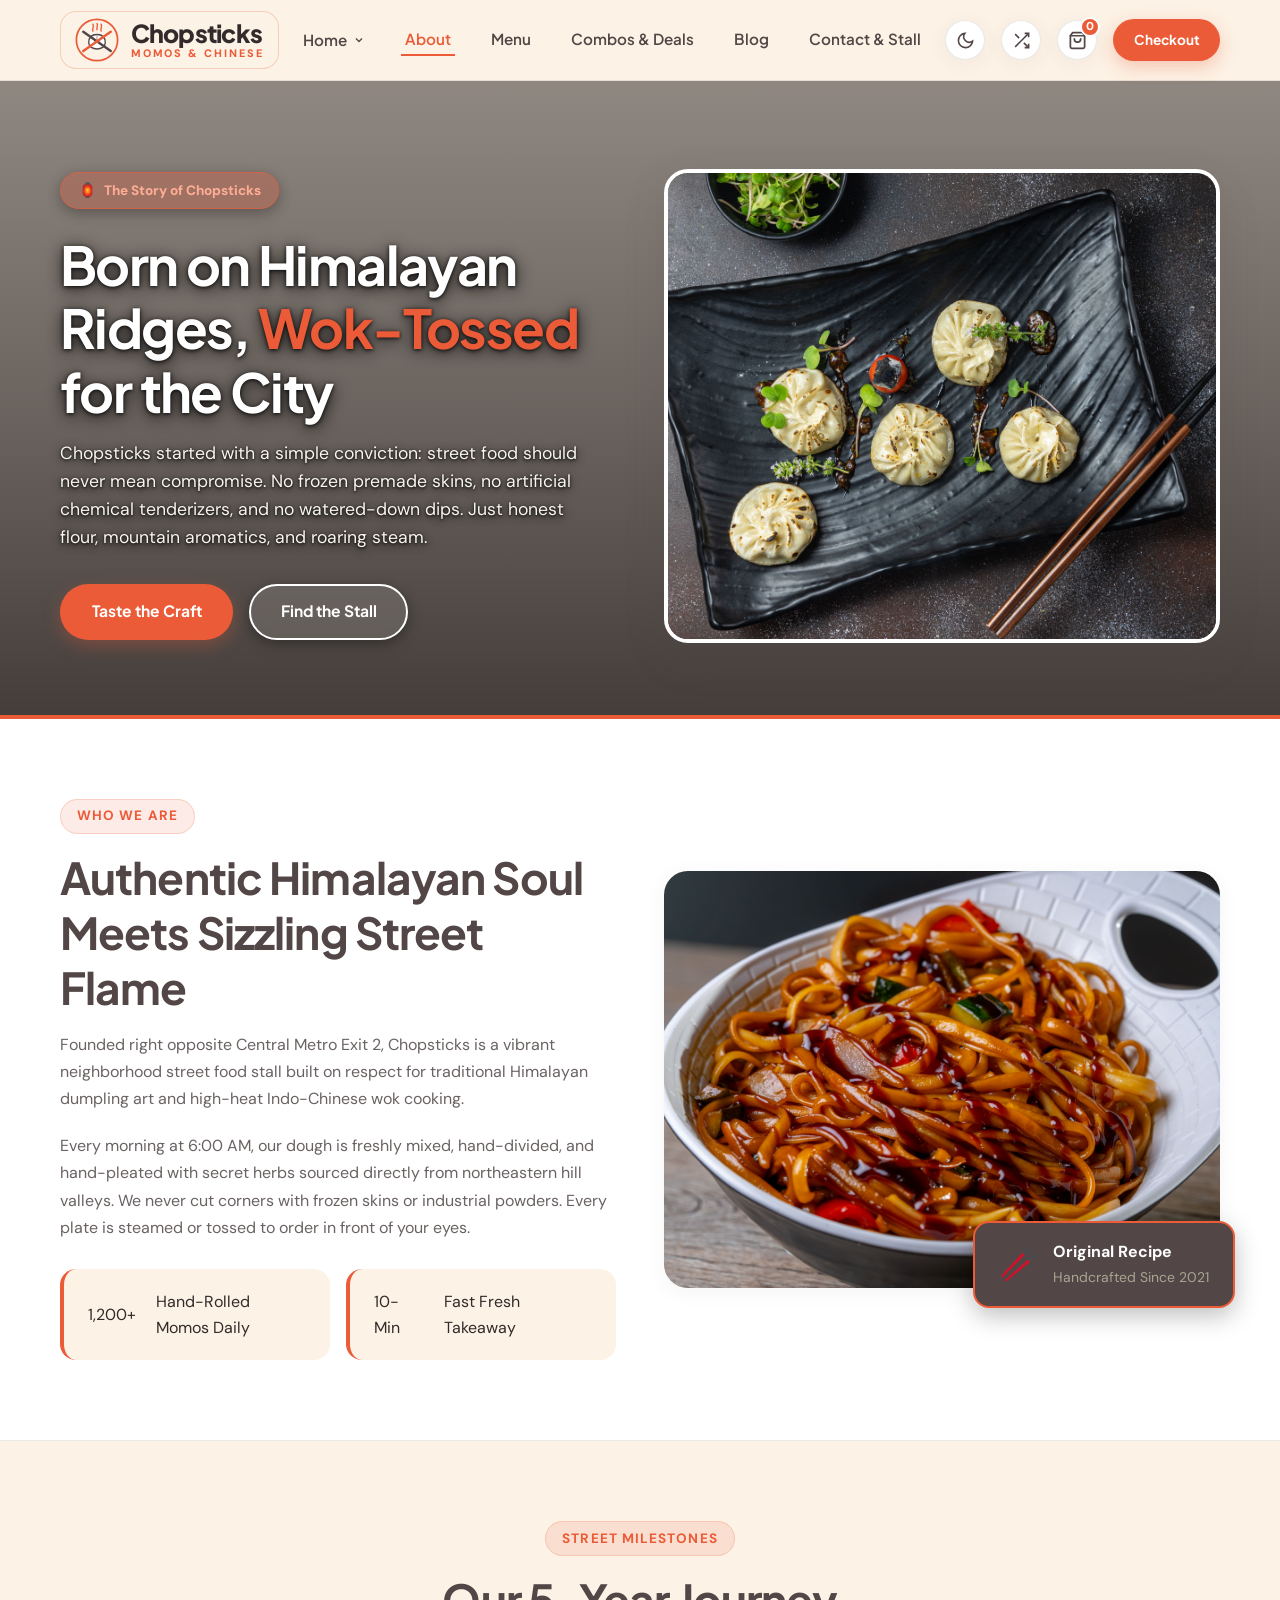
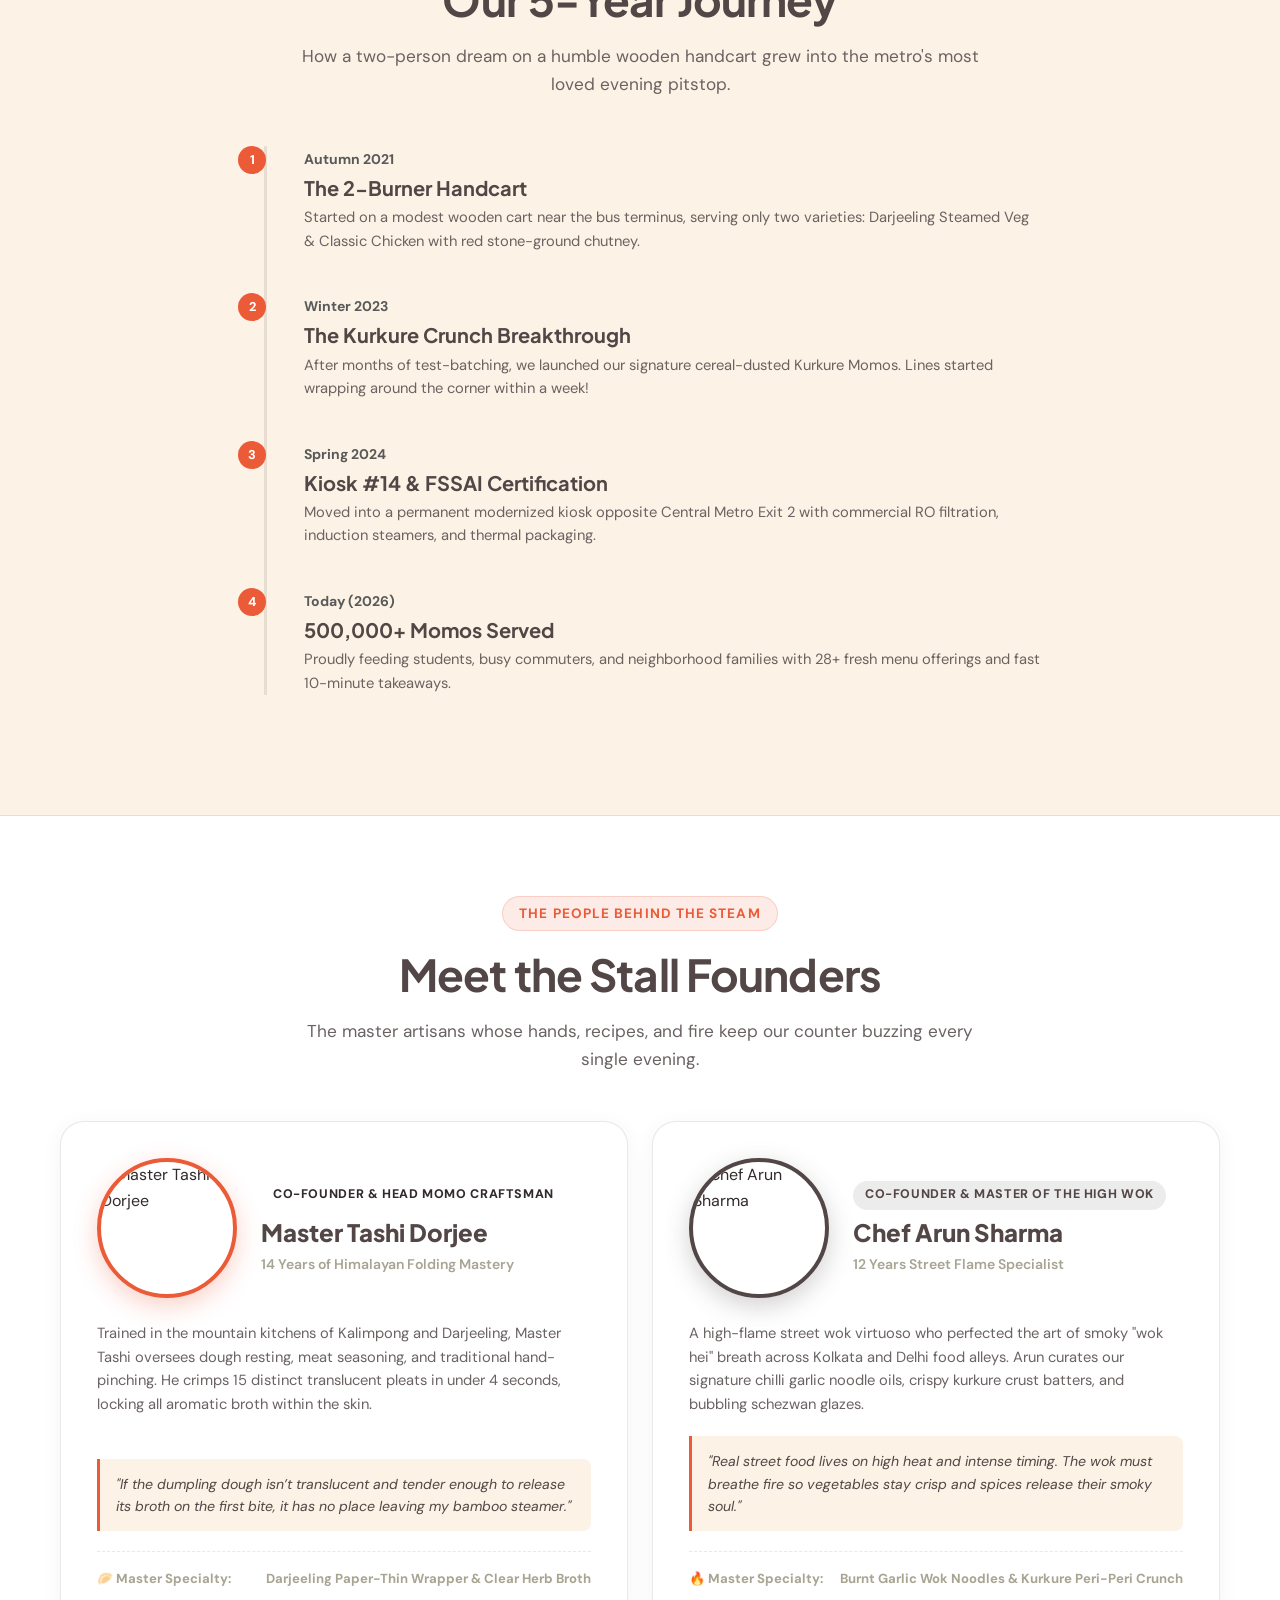
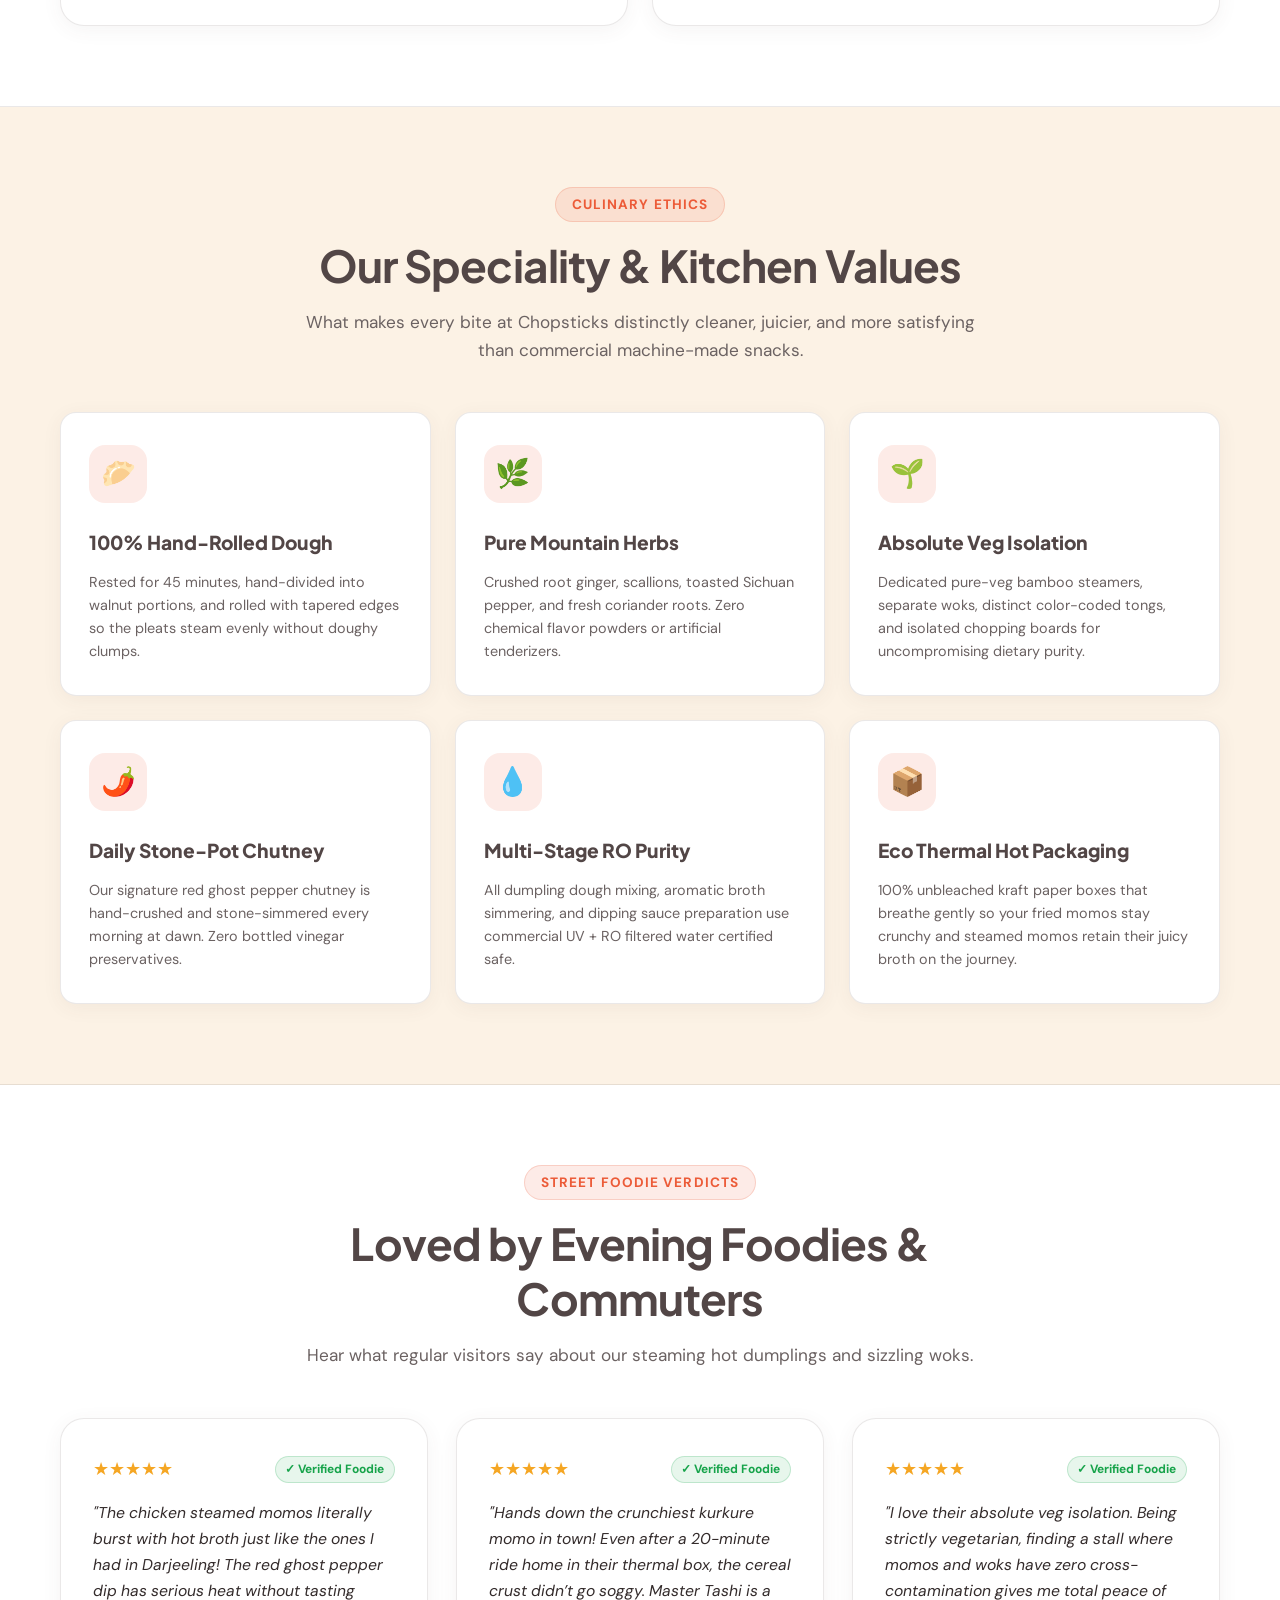
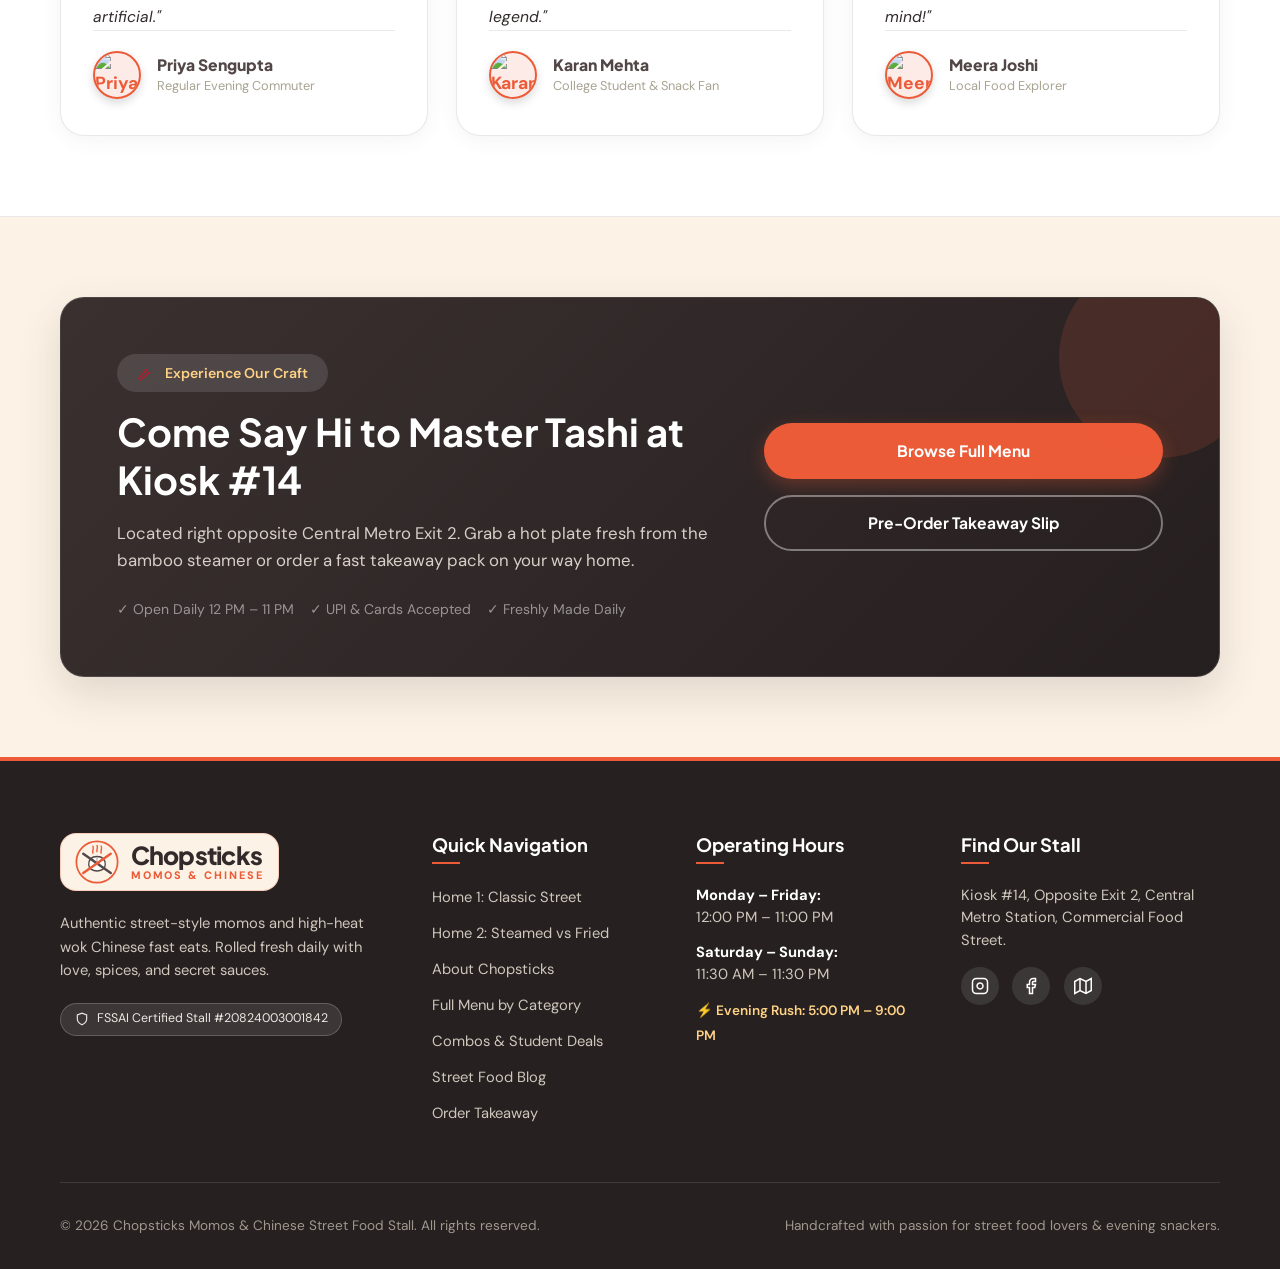
==== about.html @ 5f4e9520 "first commit" ====
<!DOCTYPE html>
<html lang="en">
<head>
  <meta charset="UTF-8">
  <meta name="viewport" content="width=device-width, initial-scale=1.0">
  <title>About Us — The Chopsticks Journey | Street Food Craft &amp; Heritage</title>
  <meta name="description" content="Discover the story behind Chopsticks: from a small Himalayan roadside stall to Central Metro's favorite momo counter. 100% hand-rolled, zero MSG, authentic street soul.">

  <!-- Favicon: Inline SVG with #EC5B38 Circle, Crossed Chopsticks & Momo -->
  <link rel="icon" type="image/svg+xml" href="data:image/svg+xml,%3Csvg xmlns='http://www.w3.org/2000/svg' viewBox='0 0 64 64'%3E%3Ccircle cx='32' cy='32' r='30' fill='%23EC5B38'/%3E%3Cpath d='M16 18 L48 46 M48 18 L16 46' stroke='%23FCF2E5' stroke-width='4' stroke-linecap='round'/%3E%3Cpath d='M22 34 C22 27 42 27 42 34 C42 43 22 43 22 34 Z' fill='%23FCF2E5' stroke='%23524646' stroke-width='2'/%3E%3Cpath d='M26 24 Q28 19 26 15 M32 23 Q34 18 32 14 M38 24 Q40 19 38 15' stroke='%23FCF2E5' stroke-width='2.5' stroke-linecap='round' fill='none'/%3E%3C/svg%3E">

  <!-- Google Fonts: Plus Jakarta Sans & DM Sans -->
  <link rel="preconnect" href="https://fonts.googleapis.com">
  <link rel="preconnect" href="https://fonts.gstatic.com" crossorigin>
  <link href="https://fonts.googleapis.com/css2?family=DM+Sans:ital,opsz,wght@0,9..40,100..1000;1,9..40,100..1000&family=Plus+Jakarta+Sans:wght@400;500;600;700;800&display=swap" rel="stylesheet">

  <!-- Bootstrap 5.3.3 CSS -->
  <link href="https://cdn.jsdelivr.net/npm/bootstrap@5.3.3/dist/css/bootstrap.min.css" rel="stylesheet" integrity="sha384-QWTKZyjpPEjISv5WaRU9OFeRpok6YctnYmDr5pNlyT2bRjXh0JMhjY6hW+ALEwIH" crossorigin="anonymous">

  <!-- Custom Brand Stylesheet -->
  <link rel="stylesheet" href="style.css">
</head>
<body>

  <!-- ========================================================================
       GLOBAL HEADER & NAVIGATION
       ======================================================================== -->
  <header class="site-header">
    <div class="container">
      <nav class="nav-inner" aria-label="Main Navigation">
        <!-- SVG Brand Emblem Logo -->
        <a href="index.html" class="brand-logo-link" aria-label="Chopsticks Home">
          <svg class="brand-logo-svg" viewBox="0 0 64 64" fill="none" xmlns="http://www.w3.org/2000/svg">
            <circle cx="32" cy="32" r="30" fill="#FCF2E5" stroke="#EC5B38" stroke-width="2.5"/>
            <!-- Steam Wisps -->
            <path d="M26 19C25 15 28 12 26 9" stroke="#EC5B38" stroke-width="2" stroke-linecap="round"/>
            <path d="M32 17C31 13 34 11 32 8" stroke="#EC5B38" stroke-width="2" stroke-linecap="round"/>
            <path d="M38 19C37 15 40 12 38 9" stroke="#EC5B38" stroke-width="2" stroke-linecap="round"/>
            <!-- Momo -->
            <path d="M20 36C20 28 25 24 32 24C39 24 44 28 44 36C44 42 38 45 32 45C26 45 20 42 20 36Z" fill="#FFFFFF" stroke="#524646" stroke-width="2"/>
            <path d="M26 28C28 30 29 32 29 35M32 25V35M38 28C36 30 35 32 35 35" stroke="#A8A492" stroke-width="1.5" stroke-linecap="round"/>
            <!-- Crossed Chopsticks -->
            <line x1="12" y1="20" x2="52" y2="48" stroke="#524646" stroke-width="3.5" stroke-linecap="round"/>
            <line x1="52" y1="20" x2="12" y2="48" stroke="#EC5B38" stroke-width="3.5" stroke-linecap="round"/>
            <circle cx="32" cy="34" r="2.5" fill="#EC5B38"/>
          </svg>
          <div class="brand-text-wrap">
            <span class="brand-name">Chopsticks</span>
            <span class="brand-subtitle">MOMOS &amp; CHINESE</span>
          </div>
        </a>

        <!-- Desktop Navigation Links -->
        <ul class="nav-links-desktop">
          <!-- Home with Dropdown -->
          <li class="nav-link-item nav-dropdown-wrap">
            <a href="index.html" class="nav-dropdown-trigger">
              Home
              <svg width="12" height="12" viewBox="0 0 24 24" fill="none" stroke="currentColor" stroke-width="2.5"><polyline points="6 9 12 15 18 9"/></svg>
            </a>
            <ul class="nav-dropdown-menu">
              <li>
                <a href="index.html" class="nav-dropdown-item">
                  <span class="icon">🏮</span>
                  <div>
                    <div>Home 1: Classic Street</div>
                    <small style="font-size: 0.72rem; color: var(--color-stone-muted);">The Authentic Stall</small>
                  </div>
                </a>
              </li>
              <li>
                <a href="home-2.html" class="nav-dropdown-item">
                  <span class="icon">🥟</span>
                  <div>
                    <div>Home 2: Steamed vs Fried</div>
                    <small style="font-size: 0.72rem; color: var(--color-chilli-accent);">Playful Battle Arena</small>
                  </div>
                </a>
              </li>
            </ul>
          </li>

          <!-- About next to Home -->
          <li class="nav-link-item"><a href="about.html" class="active">About</a></li>

          <!-- Menu -->
          <li class="nav-link-item"><a href="menu.html">Menu</a></li>

          <!-- Combos & Deals -->
          <li class="nav-link-item"><a href="combos.html">Combos &amp; Deals</a></li>

          <!-- Blog next to Combos -->
          <li class="nav-link-item"><a href="blog.html">Blog</a></li>

          <!-- Contact & Stall -->
          <li class="nav-link-item"><a href="contact.html">Contact &amp; Stall</a></li>
        </ul>

        <!-- Toggles & CTA Group -->
        <div class="nav-cta-wrap">
          <!-- Dark Mode Toggle Button -->
          <button type="button" class="nav-action-btn theme-toggle-btn" aria-label="Toggle dark mode">
            <svg class="icon-sun" style="display: none;" viewBox="0 0 24 24" fill="none" stroke="currentColor" stroke-width="2"><circle cx="12" cy="12" r="5"/><line x1="12" y1="1" x2="12" y2="3"/><line x1="12" y1="21" x2="12" y2="23"/><line x1="4.22" y1="4.22" x2="5.64" y2="5.64"/><line x1="18.36" y1="18.36" x2="19.78" y2="19.78"/><line x1="1" y1="12" x2="3" y2="12"/><line x1="21" y1="12" x2="23" y2="12"/><line x1="4.22" y1="19.78" x2="5.64" y2="18.36"/><line x1="18.36" y1="5.64" x2="19.78" y2="4.22"/></svg>
            <svg class="icon-moon" viewBox="0 0 24 24" fill="none" stroke="currentColor" stroke-width="2"><path d="M21 12.79A9 9 0 1 1 11.21 3 7 7 0 0 0 21 12.79z"/></svg>
            <span class="btn-tooltip-badge">Dark Mode</span>
          </button>

          <!-- RTL Direction Toggle Button -->
          <button type="button" class="nav-action-btn rtl-toggle-btn" aria-label="Toggle RTL text direction">
            <svg viewBox="0 0 24 24" fill="none" stroke="currentColor" stroke-width="2"><polyline points="16 3 21 3 21 8"/><line x1="4" y1="20" x2="21" y2="3"/><polyline points="21 16 21 21 16 21"/><line x1="15" y1="15" x2="21" y2="21"/><line x1="4" y1="4" x2="9" y2="9"/></svg>
            <span class="btn-tooltip-badge">Switch RTL</span>
          </button>

          <!-- Shopping Cart Icon with Badge -->
          <a href="cart.html" class="nav-action-btn nav-cart-btn" aria-label="View Shopping Cart">
            <svg viewBox="0 0 24 24" fill="none" stroke="currentColor" stroke-width="2.2" stroke-linecap="round" stroke-linejoin="round">
              <path d="M6 2L3 6v14a2 2 0 0 0 2 2h14a2 2 0 0 0 2-2V6l-3-4z"></path>
              <line x1="3" y1="6" x2="21" y2="6"></line>
              <path d="M16 10a4 4 0 0 1-8 0"></path>
            </svg>
            <span class="cart-badge-count">0</span>
            <span class="btn-tooltip-badge">Cart</span>
          </a>

          <!-- Quick Takeaway CTA -->
          <a href="checkout.html" class="btn-chopsticks btn-primary-chilli btn-sm-chop nav-cta-desktop">
            Checkout
          </a>

          <!-- Mobile Toggle -->
          <button class="mobile-nav-toggle" id="mobileNavToggle" aria-label="Toggle navigation menu" aria-expanded="false">
            <svg viewBox="0 0 24 24" fill="none" stroke="currentColor" stroke-width="2.5"><line x1="3" y1="12" x2="21" y2="12"/><line x1="3" y1="6" x2="21" y2="6"/><line x1="3" y1="18" x2="21" y2="18"/></svg>
          </button>
        </div>
      </nav>
    </div>

        <!-- Mobile Dropdown Menu -->
    <div class="mobile-nav-menu" id="mobileNavMenu">
      <ul class="mobile-nav-links">
        <li><a href="index.html">Home 1: Classic Street</a></li>
        <li><a href="home-2.html">Home 2: Steamed vs Fried</a></li>
        <li><a href="about.html" class="active">About Chopsticks</a></li>
        <li><a href="menu.html">Menu (Momos & Wok)</a></li>
        <li><a href="combos.html">Combos & Deals</a></li>
        <li><a href="blog.html">Blog & Stories</a></li>
        <li><a href="contact.html">Contact & Stall Map</a></li>
        <li><a href="cart.html">Cart (<span class="cart-badge-count">0</span>)</a></li>
        <li><a href="checkout.html">Checkout</a></li>
      </ul>
    </div>
  </header>

  <!-- ========================================================================
       ABOUT PAGE: CRAFTSMANSHIP & STORY
       ======================================================================== -->
  <main>
    <!-- ========================================================================
         SECTION 1: HERO SECTION
         ======================================================================== -->
    <section class="page-hero-banner hero-bg-about">
      <div class="container">
        <div class="row align-items-center g-5">
          <div class="col-lg-6">
            <div class="hero-tag">
              <span>🏮</span> The Story of Chopsticks
            </div>
            <h1 class="hero-title">
              Born on Himalayan Ridges, <span style="color: var(--color-chilli-accent);">Wok-Tossed</span> for the City
            </h1>
            <p class="hero-subtitle">
              Chopsticks started with a simple conviction: street food should never mean compromise. No frozen premade skins, no artificial chemical tenderizers, and no watered-down dips. Just honest flour, mountain aromatics, and roaring steam.
            </p>
            <div class="d-flex gap-3 flex-wrap">
              <a href="menu.html" class="btn-chopsticks btn-primary-chilli">Taste the Craft</a>
              <a href="contact.html" class="btn-chopsticks btn-outline-dark">Find the Stall</a>
            </div>
          </div>
          <div class="col-lg-6">
            <div class="hero-main-img-box">
              <img src="assets/images/about us/hero image.jpg" alt="Momo Master at Work">
            </div>
          </div>
        </div>
      </div>
    </section>

    <!-- ========================================================================
         SECTION 2: INTRO SECTION (WHO WE ARE & CRAFT PHILOSOPHY)
         ======================================================================== -->
    <section class="section-spacing" style="background-color: var(--color-surface-white); border-bottom: 1px solid var(--color-border-light);">
      <div class="container">
        <div class="row align-items-center g-5">
          <div class="col-lg-6">
            <div class="section-pill-tag">Who We Are</div>
            <h2 class="section-heading mb-3">Authentic Himalayan Soul Meets Sizzling Street Flame</h2>
            <p style="color: var(--color-text-muted); line-height: 1.7; margin-bottom: 1.25rem;">
              Founded right opposite Central Metro Exit 2, Chopsticks is a vibrant neighborhood street food stall built on respect for traditional Himalayan dumpling art and high-heat Indo-Chinese wok cooking.
            </p>
            <p style="color: var(--color-text-muted); line-height: 1.7; margin-bottom: 1.75rem;">
              Every morning at 6:00 AM, our dough is freshly mixed, hand-divided, and hand-pleated with secret herbs sourced directly from northeastern hill valleys. We never cut corners with frozen skins or industrial powders. Every plate is steamed or tossed to order in front of your eyes.
            </p>
            
            <div class="row g-3">
              <div class="col-sm-6">
                <div class="about-stat-box">
                  <div class="stat-number">1,200+</div>
                  <div class="stat-label">Hand-Rolled Momos Daily</div>
                </div>
              </div>
              <div class="col-sm-6">
                <div class="about-stat-box">
                  <div class="stat-number">10-Min</div>
                  <div class="stat-label">Fast Fresh Takeaway</div>
                </div>
              </div>
            </div>
          </div>
          
          <div class="col-lg-6">
            <div class="position-relative">
              <div class="food-card-img-wrap" style="border-radius: var(--radius-lg); aspect-ratio: 4/3; box-shadow: var(--shadow-subtle);">
                <img src="assets/images/about us/Who We Are.jpg" alt="Fresh Bamboo Steamed Momos">
              </div>
              <div style="position: absolute; bottom: -20px; right: -15px; background: var(--color-primary-dark); color: #FFF; padding: 1rem 1.5rem; border-radius: var(--radius-md); box-shadow: 0 8px 24px rgba(0,0,0,0.25); display: flex; align-items: center; gap: 0.85rem; border: 2px solid var(--color-chilli-accent);">
                <span style="font-size: 2rem;">🥢</span>
                <div>
                  <div style="font-weight: 700; font-size: 1rem; color: #FFF;">Original Recipe</div>
                  <small style="color: var(--color-stone-muted);">Handcrafted Since 2021</small>
                </div>
              </div>
            </div>
          </div>
        </div>
      </div>
    </section>

    <!-- ========================================================================
         SECTION 3: JOURNEY (STALL TIMELINE & STREET MILESTONES)
         ======================================================================== -->
    <section class="section-spacing" style="background-color: var(--color-cream-bg); border-bottom: 1px solid var(--color-border-light);">
      <div class="container">
        <div class="section-title-wrap">
          <div class="section-pill-tag">Street Milestones</div>
          <h2 class="section-heading">Our 5-Year Journey</h2>
          <p class="section-subtitle">
            How a two-person dream on a humble wooden handcart grew into the metro's most loved evening pitstop.
          </p>
        </div>

        <div class="timeline-stepper reveal-on-scroll">
          <!-- Step 1 -->
          <div class="timeline-step-item">
            <div class="timeline-marker-dot">1</div>
            <span class="text-muted small fw-bold">Autumn 2021</span>
            <h3 style="font-size: 1.25rem; margin: 0.2rem 0 0.4rem 0;">The 2-Burner Handcart</h3>
            <p style="color: var(--color-text-muted); font-size: 0.92rem;">
              Started on a modest wooden cart near the bus terminus, serving only two varieties: Darjeeling Steamed Veg &amp; Classic Chicken with red stone-ground chutney.
            </p>
          </div>

          <!-- Step 2 -->
          <div class="timeline-step-item">
            <div class="timeline-marker-dot">2</div>
            <span class="text-muted small fw-bold">Winter 2023</span>
            <h3 style="font-size: 1.25rem; margin: 0.2rem 0 0.4rem 0;">The Kurkure Crunch Breakthrough</h3>
            <p style="color: var(--color-text-muted); font-size: 0.92rem;">
              After months of test-batching, we launched our signature cereal-dusted Kurkure Momos. Lines started wrapping around the corner within a week!
            </p>
          </div>

          <!-- Step 3 -->
          <div class="timeline-step-item">
            <div class="timeline-marker-dot">3</div>
            <span class="text-muted small fw-bold">Spring 2024</span>
            <h3 style="font-size: 1.25rem; margin: 0.2rem 0 0.4rem 0;">Kiosk #14 &amp; FSSAI Certification</h3>
            <p style="color: var(--color-text-muted); font-size: 0.92rem;">
              Moved into a permanent modernized kiosk opposite Central Metro Exit 2 with commercial RO filtration, induction steamers, and thermal packaging.
            </p>
          </div>

          <!-- Step 4 -->
          <div class="timeline-step-item">
            <div class="timeline-marker-dot">4</div>
            <span class="text-muted small fw-bold">Today (2026)</span>
            <h3 style="font-size: 1.25rem; margin: 0.2rem 0 0.4rem 0;">500,000+ Momos Served</h3>
            <p style="color: var(--color-text-muted); font-size: 0.92rem;">
              Proudly feeding students, busy commuters, and neighborhood families with 28+ fresh menu offerings and fast 10-minute takeaways.
            </p>
          </div>
        </div>
      </div>
    </section>

    <!-- ========================================================================
         SECTION 4: FOUNDERS (MEET THE CRAFTSMEN & FOUNDERS)
         ======================================================================== -->
    <section class="section-spacing" style="background-color: var(--color-surface-white); border-bottom: 1px solid var(--color-border-light);">
      <div class="container">
        <div class="section-title-wrap">
          <div class="section-pill-tag">The People Behind the Steam</div>
          <h2 class="section-heading">Meet the Stall Founders</h2>
          <p class="section-subtitle">
            The master artisans whose hands, recipes, and fire keep our counter buzzing every single evening.
          </p>
        </div>

        <div class="row g-4 reveal-on-scroll">
          <!-- Founder 1 -->
          <div class="col-lg-6">
            <div class="founder-card">
              <div class="founder-header">
                <div class="founder-avatar-box">
                  <img src="https://images.unsplash.com/photo-1577219491135-ce391730fb2c?auto=format&fit=crop&w=600&q=80" alt="Master Tashi Dorjee">
                </div>
                <div>
                  <span class="founder-role-badge">Co-Founder &amp; Head Momo Craftsman</span>
                  <h3 class="founder-name">Master Tashi Dorjee</h3>
                  <small style="color: var(--color-stone-muted); font-weight: 600;">14 Years of Himalayan Folding Mastery</small>
                </div>
              </div>
              <p class="founder-bio">
                Trained in the mountain kitchens of Kalimpong and Darjeeling, Master Tashi oversees dough resting, meat seasoning, and traditional hand-pinching. He crimps 15 distinct translucent pleats in under 4 seconds, locking all aromatic broth within the skin.
              </p>
              <div class="founder-quote">
                "If the dumpling dough isn’t translucent and tender enough to release its broth on the first bite, it has no place leaving my bamboo steamer."
              </div>
              <div class="founder-signature">
                🥟 Master Specialty: <span>Darjeeling Paper-Thin Wrapper &amp; Clear Herb Broth</span>
              </div>
            </div>
          </div>

          <!-- Founder 2 -->
          <div class="col-lg-6">
            <div class="founder-card">
              <div class="founder-header">
                <div class="founder-avatar-box founder-avatar-arun">
                  <img src="https://images.unsplash.com/photo-1583394293214-28ded15ee548?auto=format&fit=crop&w=600&q=80" alt="Chef Arun Sharma">
                </div>
                <div>
                  <span class="founder-role-badge" style="background-color: rgba(82, 70, 70, 0.1); color: var(--color-primary-dark);">Co-Founder &amp; Master of the High Wok</span>
                  <h3 class="founder-name">Chef Arun Sharma</h3>
                  <small style="color: var(--color-stone-muted); font-weight: 600;">12 Years Street Flame Specialist</small>
                </div>
              </div>
              <p class="founder-bio">
                A high-flame street wok virtuoso who perfected the art of smoky "wok hei" breath across Kolkata and Delhi food alleys. Arun curates our signature chilli garlic noodle oils, crispy kurkure crust batters, and bubbling schezwan glazes.
              </p>
              <div class="founder-quote">
                "Real street food lives on high heat and intense timing. The wok must breathe fire so vegetables stay crisp and spices release their smoky soul."
              </div>
              <div class="founder-signature">
                🔥 Master Specialty: <span>Burnt Garlic Wok Noodles &amp; Kurkure Peri-Peri Crunch</span>
              </div>
            </div>
          </div>
        </div>
      </div>
    </section>

    <!-- ========================================================================
         SECTION 5: SPECIALITY AND VALUES (CRAFT RULES & KITCHEN ETHICS)
         ======================================================================== -->
    <section class="section-spacing" style="background-color: var(--color-cream-bg); border-bottom: 1px solid var(--color-border-light);">
      <div class="container">
        <div class="section-title-wrap">
          <div class="section-pill-tag">Culinary Ethics</div>
          <h2 class="section-heading">Our Speciality &amp; Kitchen Values</h2>
          <p class="section-subtitle">
            What makes every bite at Chopsticks distinctly cleaner, juicier, and more satisfying than commercial machine-made snacks.
          </p>
        </div>

        <div class="row g-4 reveal-on-scroll">
          <div class="col-lg-4 col-md-6">
            <div class="value-card">
              <div class="value-card-icon">🥟</div>
              <h3 class="value-card-title">100% Hand-Rolled Dough</h3>
              <p class="value-card-desc">
                Rested for 45 minutes, hand-divided into walnut portions, and rolled with tapered edges so the pleats steam evenly without doughy clumps.
              </p>
            </div>
          </div>

          <div class="col-lg-4 col-md-6">
            <div class="value-card">
              <div class="value-card-icon">🌿</div>
              <h3 class="value-card-title">Pure Mountain Herbs</h3>
              <p class="value-card-desc">
                Crushed root ginger, scallions, toasted Sichuan pepper, and fresh coriander roots. Zero chemical flavor powders or artificial tenderizers.
              </p>
            </div>
          </div>

          <div class="col-lg-4 col-md-6">
            <div class="value-card">
              <div class="value-card-icon">🌱</div>
              <h3 class="value-card-title">Absolute Veg Isolation</h3>
              <p class="value-card-desc">
                Dedicated pure-veg bamboo steamers, separate woks, distinct color-coded tongs, and isolated chopping boards for uncompromising dietary purity.
              </p>
            </div>
          </div>

          <div class="col-lg-4 col-md-6">
            <div class="value-card">
              <div class="value-card-icon">🌶️</div>
              <h3 class="value-card-title">Daily Stone-Pot Chutney</h3>
              <p class="value-card-desc">
                Our signature red ghost pepper chutney is hand-crushed and stone-simmered every morning at dawn. Zero bottled vinegar preservatives.
              </p>
            </div>
          </div>

          <div class="col-lg-4 col-md-6">
            <div class="value-card">
              <div class="value-card-icon">💧</div>
              <h3 class="value-card-title">Multi-Stage RO Purity</h3>
              <p class="value-card-desc">
                All dumpling dough mixing, aromatic broth simmering, and dipping sauce preparation use commercial UV + RO filtered water certified safe.
              </p>
            </div>
          </div>

          <div class="col-lg-4 col-md-6">
            <div class="value-card">
              <div class="value-card-icon">📦</div>
              <h3 class="value-card-title">Eco Thermal Hot Packaging</h3>
              <p class="value-card-desc">
                100% unbleached kraft paper boxes that breathe gently so your fried momos stay crunchy and steamed momos retain their juicy broth on the journey.
              </p>
            </div>
          </div>
        </div>
      </div>
    </section>

    <!-- ========================================================================
         SECTION 6: TESTIMONIALS (CUSTOMER REVIEWS & FOODIE VERDICTS)
         ======================================================================== -->
    <section class="section-spacing" style="background-color: var(--color-surface-white); border-bottom: 1px solid var(--color-border-light);">
      <div class="container">
        <div class="section-title-wrap">
          <div class="section-pill-tag">Street Foodie Verdicts</div>
          <h2 class="section-heading">Loved by Evening Foodies &amp; Commuters</h2>
          <p class="section-subtitle">
            Hear what regular visitors say about our steaming hot dumplings and sizzling woks.
          </p>
        </div>

        <div class="reviews-grid reveal-on-scroll">
          <!-- Testimonial 1 -->
          <div class="review-card">
            <div>
              <div class="review-card-header">
                <div class="review-stars" aria-label="5 out of 5 stars">★★★★★</div>
                <span class="review-badge-verified">✓ Verified Foodie</span>
              </div>
              <p class="review-text">
                "The chicken steamed momos literally burst with hot broth just like the ones I had in Darjeeling! The red ghost pepper dip has serious heat without tasting artificial."
              </p>
            </div>
            <div class="reviewer-meta">
              <div class="reviewer-avatar">
                <img src="https://images.unsplash.com/photo-1494790108377-be9c29b29330?auto=format&fit=crop&w=150&q=80" alt="Priya Sengupta" class="reviewer-avatar-img">
              </div>
              <div class="reviewer-info">
                <h4>Priya Sengupta</h4>
                <span>Regular Evening Commuter</span>
              </div>
            </div>
          </div>

          <!-- Testimonial 2 -->
          <div class="review-card">
            <div>
              <div class="review-card-header">
                <div class="review-stars" aria-label="5 out of 5 stars">★★★★★</div>
                <span class="review-badge-verified">✓ Verified Foodie</span>
              </div>
              <p class="review-text">
                "Hands down the crunchiest kurkure momo in town! Even after a 20-minute ride home in their thermal box, the cereal crust didn’t go soggy. Master Tashi is a legend."
              </p>
            </div>
            <div class="reviewer-meta">
              <div class="reviewer-avatar">
                <img src="https://images.unsplash.com/photo-1507003211169-0a1dd7228f2d?auto=format&fit=crop&w=150&q=80" alt="Karan Mehta" class="reviewer-avatar-img">
              </div>
              <div class="reviewer-info">
                <h4>Karan Mehta</h4>
                <span>College Student &amp; Snack Fan</span>
              </div>
            </div>
          </div>

          <!-- Testimonial 3 -->
          <div class="review-card">
            <div>
              <div class="review-card-header">
                <div class="review-stars" aria-label="5 out of 5 stars">★★★★★</div>
                <span class="review-badge-verified">✓ Verified Foodie</span>
              </div>
              <p class="review-text">
                "I love their absolute veg isolation. Being strictly vegetarian, finding a stall where momos and woks have zero cross-contamination gives me total peace of mind!"
              </p>
            </div>
            <div class="reviewer-meta">
              <div class="reviewer-avatar">
                <img src="https://images.unsplash.com/photo-1544005313-94ddf0286df2?auto=format&fit=crop&w=150&q=80" alt="Meera Joshi" class="reviewer-avatar-img">
              </div>
              <div class="reviewer-info">
                <h4>Meera Joshi</h4>
                <span>Local Food Explorer</span>
              </div>
            </div>
          </div>
        </div>
      </div>
    </section>

    <!-- ========================================================================
         SECTION 7: CTA SECTION (PRE-FOOTER CALL TO ACTION)
         ======================================================================== -->
    <section class="section-spacing">
      <div class="container">
        <div class="visit-banner-box reveal-on-scroll">
          <div>
            <div class="stall-timing-pill">
              <span>🥢</span> Experience Our Craft
            </div>
            <h2>Come Say Hi to Master Tashi at Kiosk #14</h2>
            <p>
              Located right opposite Central Metro Exit 2. Grab a hot plate fresh from the bamboo steamer or order a fast takeaway pack on your way home.
            </p>
            <div class="d-flex align-items-center gap-3 text-white-50 small flex-wrap">
              <span>✓ Open Daily 12 PM – 11 PM</span>
              <span>✓ UPI &amp; Cards Accepted</span>
              <span>✓ Freshly Made Daily</span>
            </div>
          </div>
          <div class="visit-banner-actions">
            <a href="menu.html" class="btn-chopsticks btn-primary-chilli w-100">
              Browse Full Menu
            </a>
            <a href="contact.html" class="btn-chopsticks btn-outline-dark w-100" style="color: #FFF !important; border-color: rgba(255,255,255,0.4);">
              Pre-Order Takeaway Slip
            </a>
          </div>
        </div>
      </div>
    </section>
  </main>

  <!-- ========================================================================
       GLOBAL FOOTER (ON ALL PAGES)
       ======================================================================== -->
  <footer class="site-footer">
    <div class="container">
      <div class="footer-grid">
        <!-- Brand Info -->
        <div>
          <a href="index.html" class="brand-logo-link footer-brand-logo-link" aria-label="Chopsticks Home">
            <svg class="brand-logo-svg" viewBox="0 0 64 64" fill="none" xmlns="http://www.w3.org/2000/svg">
              <circle cx="32" cy="32" r="30" fill="#FCF2E5" stroke="#EC5B38" stroke-width="2.5"/>
              <!-- Steam Wisps -->
              <path d="M26 19C25 15 28 12 26 9" stroke="#EC5B38" stroke-width="2" stroke-linecap="round"/>
              <path d="M32 17C31 13 34 11 32 8" stroke="#EC5B38" stroke-width="2" stroke-linecap="round"/>
              <path d="M38 19C37 15 40 12 38 9" stroke="#EC5B38" stroke-width="2" stroke-linecap="round"/>
              <!-- Momo -->
              <path d="M20 36C20 28 25 24 32 24C39 24 44 28 44 36C44 42 38 45 32 45C26 45 20 42 20 36Z" fill="#FFFFFF" stroke="#524646" stroke-width="2"/>
              <path d="M26 28C28 30 29 32 29 35M32 25V35M38 28C36 30 35 32 35 35" stroke="#A8A492" stroke-width="1.5" stroke-linecap="round"/>
              <!-- Crossed Chopsticks -->
              <line x1="12" y1="20" x2="52" y2="48" stroke="#524646" stroke-width="3.5" stroke-linecap="round"/>
              <line x1="52" y1="20" x2="12" y2="48" stroke="#EC5B38" stroke-width="3.5" stroke-linecap="round"/>
              <circle cx="32" cy="34" r="2.5" fill="#EC5B38"/>
            </svg>
            <div class="brand-text-wrap">
              <span class="brand-name footer-brand-name">Chopsticks</span>
              <span class="brand-subtitle">MOMOS &amp; CHINESE</span>
            </div>
          </a>
          <p class="footer-desc mt-2">
            Authentic street-style momos and high-heat wok Chinese fast eats. Rolled fresh daily with love, spices, and secret sauces.
          </p>
          <div class="fssai-pill">
            <svg width="14" height="14" viewBox="0 0 24 24" fill="none" stroke="currentColor" stroke-width="2"><path d="M12 22s8-4 8-10V5l-8-3-8 3v7c0 6 8 10 8 10z"/></svg>
            <span>FSSAI Certified Stall #20824003001842</span>
          </div>
        </div>

        <!-- Quick Links -->
        <div>
          <h4 class="footer-col-title">Quick Navigation</h4>
          <ul class="footer-links-list">
            <li><a href="index.html">Home 1: Classic Street</a></li>
            <li><a href="home-2.html">Home 2: Steamed vs Fried</a></li>
            <li><a href="about.html">About Chopsticks</a></li>
            <li><a href="menu.html">Full Menu by Category</a></li>
            <li><a href="combos.html">Combos &amp; Student Deals</a></li>
            <li><a href="blog.html">Street Food Blog</a></li>
            <li><a href="contact.html">Order Takeaway</a></li>
          </ul>
        </div>

        <!-- Stall Timings Recap -->
        <div>
          <h4 class="footer-col-title">Operating Hours</h4>
          <p class="footer-timings-p">
            <strong>Monday – Friday:</strong><br>
            12:00 PM – 11:00 PM
          </p>
          <p class="footer-timings-p">
            <strong>Saturday – Sunday:</strong><br>
            11:30 AM – 11:30 PM
          </p>
          <span style="color: #FFD285; font-size: 0.85rem; font-weight: 600;">⚡ Evening Rush: 5:00 PM – 9:00 PM</span>
        </div>

        <!-- Location & Socials -->
        <div>
          <h4 class="footer-col-title">Find Our Stall</h4>
          <p class="footer-timings-p">
            Kiosk #14, Opposite Exit 2, Central Metro Station, Commercial Food Street.
          </p>
          <div class="footer-social-links">
            <a href="https://instagram.com" target="_blank" rel="noopener" class="social-icon-btn" aria-label="Instagram">
              <svg width="18" height="18" viewBox="0 0 24 24" fill="none" stroke="currentColor" stroke-width="2"><rect x="2" y="2" width="20" height="20" rx="5" ry="5"/><path d="M16 11.37A4 4 0 1 1 12.63 8 4 4 0 0 1 16 11.37z"/><line x1="17.5" y1="6.5" x2="17.51" y2="6.5"/></svg>
            </a>
            <a href="https://facebook.com" target="_blank" rel="noopener" class="social-icon-btn" aria-label="Facebook">
              <svg width="18" height="18" viewBox="0 0 24 24" fill="none" stroke="currentColor" stroke-width="2"><path d="M18 2h-3a5 5 0 0 0-5 5v3H7v4h3v8h4v-8h3l1-4h-4V7a1 1 0 0 1 1-1h3z"/></svg>
            </a>
            <a href="contact.html#stallMap" class="social-icon-btn" aria-label="Google Maps Location">
              <svg width="18" height="18" viewBox="0 0 24 24" fill="none" stroke="currentColor" stroke-width="2"><polygon points="1 6 1 22 8 18 16 22 23 18 23 2 16 6 8 2 1 6"/><line x1="8" y1="2" x2="8" y2="18"/><line x1="16" y1="6" x2="16" y2="22"/></svg>
            </a>
          </div>
        </div>
      </div>

      <!-- Bottom Bar -->
      <div class="footer-bottom-bar">
        <div>&copy; 2026 Chopsticks Momos &amp; Chinese Street Food Stall. All rights reserved.</div>
        <div>Handcrafted with passion for street food lovers &amp; evening snackers.</div>
      </div>
    </div>
  </footer>

  <!-- Bootstrap 5.3.3 JS Bundle -->
  <script src="https://cdn.jsdelivr.net/npm/bootstrap@5.3.3/dist/js/bootstrap.bundle.min.js" integrity="sha384-YvpcrYf0tY3lHB60NNkmXc5s9fDVZLESaAA55NDzOxhy9GkcIdslK1eN7N6jIeHz" crossorigin="anonymous"></script>
  <!-- Core Custom JS -->
  <script src="main.js"></script>
</body>
</html>
---- style.css ----
/* ==========================================================================
   CHOPSTICKS — Modern Street Food Stall
   Brand Design System & Modular Stylesheet
   ========================================================================== */

/* --------------------------------------------------------------------------
   1. CSS Variables & Brand Tokens
   -------------------------------------------------------------------------- */
:root {
  /* Brand Palette */
  --color-primary-dark: #524646;
  /* Deep Charcoal Brown - Headings, dark accents, footer */
  --color-stone-muted: #A8A492;
  /* Warm Muted Earth - Borders, subtitles, tags, neutral fills */
  --color-cream-bg: #FCF2E5;
  /* Steamed Ivory Cream - Main background & card contrasts */
  --color-chilli-accent: #EC5B38;
  /* Szechuan Chilli Orange-Red - CTA buttons, badges, spicy highlights */

  /* Functional Derivatives */
  --color-surface-white: #FFFFFF;
  /* Clean card surface */
  --color-text-main: #332B2B;
  /* High-contrast body text */
  --color-text-muted: #6B6262;
  /* Soft secondary text */
  --color-border-light: rgba(82, 70, 70, 0.12);
  --color-accent-soft: rgba(236, 91, 56, 0.12);
  --color-accent-hover: #d84b29;
  --color-dark-surface: #423838;
  --color-gold-star: #F5A623;
  --color-veg: #2E7D32;
  --color-nonveg: #C62828;

  /* Typography & Layout Defaults */
  --font-heading: 'Plus Jakarta Sans', 'Inter', -apple-system, sans-serif;
  --font-body: 'DM Sans', -apple-system, sans-serif;
  --container-max-width: 1200px;
  --container-padding: 0 1.25rem;
  --radius-sm: 8px;
  --radius-md: 16px;
  --radius-lg: 24px;
  --radius-full: 9999px;

  /* Elevation Shadows */
  --shadow-subtle: 0 4px 20px rgba(82, 70, 70, 0.06);
  --shadow-card: 0 8px 24px rgba(82, 70, 70, 0.08);
  --shadow-card-hover: 0 12px 32px rgba(236, 91, 56, 0.14);
  --shadow-float: 0 16px 40px rgba(82, 70, 70, 0.16);

  /* Animation Timings */
  --transition-smooth: all 0.25s cubic-bezier(0.4, 0, 0.2, 1);
}

/* --------------------------------------------------------------------------
   2. Base & Reset
   -------------------------------------------------------------------------- */
*,
*::before,
*::after {
  box-sizing: border-box;
  margin: 0;
  padding: 0;
}

html {
  scroll-behavior: smooth;
  font-size: 16px;
}

body {
  font-family: var(--font-body);
  color: var(--color-text-main);
  background-color: var(--color-cream-bg);
  line-height: 1.6;
  -webkit-font-smoothing: antialiased;
  -moz-osx-font-smoothing: grayscale;
  overflow-x: hidden;
}

h1,
h2,
h3,
h4,
h5,
h6 {
  font-family: var(--font-heading);
  color: var(--color-primary-dark);
  font-weight: 700;
  line-height: 1.25;
}

p {
  margin-bottom: 1rem;
}

p:last-child {
  margin-bottom: 0;
}

a {
  color: inherit;
  text-decoration: none;
  transition: var(--transition-smooth);
}

img {
  max-width: 100%;
  height: auto;
  display: block;
}

/* --------------------------------------------------------------------------
   3. Uniform Container & Layout Utilities
   -------------------------------------------------------------------------- */
.container {
  max-width: var(--container-max-width);
  margin-left: auto;
  margin-right: auto;
  padding-left: 1.25rem;
  padding-right: 1.25rem;
  width: 100%;
}

.section-spacing {
  padding: 5rem 0;
}

@media (max-width: 768px) {
  .section-spacing {
    padding: 3.5rem 0;
  }
}

.section-title-wrap {
  text-align: center;
  max-width: 680px;
  margin: 0 auto 3rem auto;
}

.section-pill-tag {
  display: inline-flex;
  align-items: center;
  gap: 0.5rem;
  background-color: var(--color-accent-soft);
  color: var(--color-chilli-accent);
  padding: 0.35rem 1rem;
  border-radius: var(--radius-full);
  font-size: 0.85rem;
  font-weight: 700;
  text-transform: uppercase;
  letter-spacing: 0.08em;
  margin-bottom: 1rem;
  border: 1px solid rgba(236, 91, 56, 0.2);
}

.section-heading {
  font-size: clamp(2rem, 3.5vw, 2.75rem);
  letter-spacing: -0.02em;
  margin-bottom: 1rem;
}

.section-subtitle {
  color: var(--color-text-muted);
  font-size: 1.075rem;
}

/* --------------------------------------------------------------------------
   4. Buttons & Badges
   -------------------------------------------------------------------------- */
.btn-chopsticks {
  display: inline-flex;
  align-items: center;
  justify-content: center;
  gap: 0.6rem;
  padding: 0.85rem 1.85rem;
  border-radius: var(--radius-full);
  font-family: var(--font-heading);
  font-weight: 700;
  font-size: 0.975rem;
  cursor: pointer;
  border: 2px solid transparent;
  transition: var(--transition-smooth);
  text-align: center;
  white-space: nowrap;
}

.btn-primary-chilli {
  background-color: var(--color-chilli-accent);
  color: #FFFFFF !important;
  box-shadow: 0 6px 18px rgba(236, 91, 56, 0.3);
}

.btn-primary-chilli:hover {
  background-color: var(--color-accent-hover);
  transform: translateY(-2px);
  box-shadow: 0 8px 24px rgba(236, 91, 56, 0.45);
  color: #FFFFFF !important;
}

.btn-outline-dark {
  background-color: transparent;
  border-color: var(--color-primary-dark);
  color: var(--color-primary-dark) !important;
}

.btn-outline-dark:hover {
  background-color: var(--color-primary-dark);
  color: #FFFFFF !important;
  transform: translateY(-2px);
}

.btn-outline-chilli {
  background-color: transparent;
  border-color: var(--color-chilli-accent);
  color: var(--color-chilli-accent) !important;
}

.btn-outline-chilli:hover {
  background-color: var(--color-chilli-accent);
  color: #FFFFFF !important;
  transform: translateY(-2px);
}

.btn-sm-chop {
  padding: 0.5rem 1.15rem;
  font-size: 0.85rem;
}

/* Veg / Non-Veg Indicator Dots */
.diet-badge {
  display: inline-flex;
  align-items: center;
  justify-content: center;
  width: 18px;
  height: 18px;
  border-radius: 4px;
  border: 1.5px solid;
  padding: 2px;
  background: #FFF;
  flex-shrink: 0;
}

.diet-badge.veg {
  border-color: var(--color-veg);
}

.diet-badge.veg::after {
  content: '';
  width: 7px;
  height: 7px;
  border-radius: 50%;
  background-color: var(--color-veg);
}

.diet-badge.non-veg {
  border-color: var(--color-nonveg);
}

.diet-badge.non-veg::after {
  content: '';
  width: 7px;
  height: 7px;
  border-radius: 50%;
  background-color: var(--color-nonveg);
}

.spice-rating {
  font-size: 0.85rem;
  display: inline-flex;
  align-items: center;
  gap: 2px;
}

.chef-badge {
  position: absolute;
  top: 1rem;
  left: 1rem;
  z-index: 2;
  background-color: var(--color-chilli-accent);
  color: #FFF;
  font-size: 0.75rem;
  font-weight: 700;
  text-transform: uppercase;
  letter-spacing: 0.05em;
  padding: 0.35rem 0.75rem;
  border-radius: var(--radius-full);
  box-shadow: 0 4px 12px rgba(236, 91, 56, 0.35);
  animation: subtlePulse 3s infinite ease-in-out;
}

@keyframes subtlePulse {

  0%,
  100% {
    transform: scale(1);
    box-shadow: 0 4px 12px rgba(236, 91, 56, 0.35);
  }

  50% {
    transform: scale(1.04);
    box-shadow: 0 6px 16px rgba(236, 91, 56, 0.5);
  }
}

/* --------------------------------------------------------------------------
   5. Global Header & Navigation
   -------------------------------------------------------------------------- */
.site-header {
  position: sticky;
  top: 0;
  z-index: 1000;
  background-color: rgba(252, 242, 229, 0.95);
  backdrop-filter: blur(10px);
  -webkit-backdrop-filter: blur(10px);
  border-bottom: 1px solid var(--color-border-light);
  transition: var(--transition-smooth);
}

.site-header.scrolled {
  background-color: rgba(255, 255, 255, 0.98);
  box-shadow: var(--shadow-subtle);
}

.nav-inner {
  display: flex;
  align-items: center;
  justify-content: space-between;
  height: 80px;
}

/* Brand SVG Logo & Company Name (Strict Uniformity Across All Pages & Themes) */
.brand-logo-link,
.footer-brand-logo-link {
  display: inline-flex;
  align-items: center;
  gap: 0.75rem;
  text-decoration: none;
  background-color: #FCF2E5 !important;
  border: 1.5px solid rgba(236, 91, 56, 0.25) !important;
  border-radius: var(--radius-md);
  padding: 0.35rem 0.85rem;
  transition: transform 0.25s ease, box-shadow 0.25s ease;
}

.brand-logo-link:hover,
.footer-brand-logo-link:hover {
  transform: translateY(-2px);
  box-shadow: 0 4px 12px rgba(236, 91, 56, 0.2);
}

.brand-logo-svg {
  width: 44px !important;
  height: 44px !important;
  min-width: 44px !important;
  min-height: 44px !important;
  flex-shrink: 0;
}

.brand-text-wrap {
  display: flex;
  flex-direction: column;
}

.brand-name,
.footer-brand-logo-link .footer-brand-name,
[data-theme="dark"] .brand-name,
[data-theme="dark"] .footer-brand-logo-link .footer-brand-name,
[dir="rtl"] .brand-name,
[dir="rtl"] .footer-brand-logo-link .footer-brand-name {
  font-family: var(--font-heading) !important;
  font-weight: 800 !important;
  font-size: 1.55rem !important;
  color: #332B2B !important;
  line-height: 1.1 !important;
  letter-spacing: -0.03em !important;
}

.brand-subtitle,
.footer-brand-logo-link .brand-subtitle,
[data-theme="dark"] .brand-subtitle,
[data-theme="dark"] .footer-brand-logo-link .brand-subtitle,
[dir="rtl"] .brand-subtitle,
[dir="rtl"] .footer-brand-logo-link .brand-subtitle {
  font-size: 0.68rem !important;
  font-weight: 800 !important;
  color: #EC5B38 !important;
  letter-spacing: 0.18em !important;
  text-transform: uppercase !important;
  line-height: 1.2 !important;
}

.nav-links-desktop {
  display: flex;
  align-items: center;
  list-style: none;
  gap: 2rem;
  margin: 0;
  padding: 0;
}

.nav-link-item a {
  font-family: var(--font-heading);
  font-size: 0.95rem;
  font-weight: 600;
  color: var(--color-primary-dark);
  padding: 0.5rem 0.25rem;
  position: relative;
}

.nav-link-item a::after {
  content: '';
  position: absolute;
  bottom: 0;
  left: 0;
  width: 0%;
  height: 2px;
  background-color: var(--color-chilli-accent);
  transition: var(--transition-smooth);
}

.nav-link-item a:hover::after,
.nav-link-item a.active::after {
  width: 100%;
}

.nav-link-item a.active {
  color: var(--color-chilli-accent);
}

.nav-cta-wrap {
  display: flex;
  align-items: center;
  gap: 1rem;
}

.mobile-nav-toggle {
  display: none;
  background-color: var(--color-surface-white);
  border: 1px solid var(--color-border-light);
  color: var(--color-primary-dark);
  width: 40px;
  height: 40px;
  border-radius: var(--radius-full);
  align-items: center;
  justify-content: center;
  cursor: pointer;
  padding: 0;
  transition: var(--transition-smooth);
  box-shadow: var(--shadow-subtle);
  flex-shrink: 0;
}

.mobile-nav-toggle:hover {
  background-color: var(--color-chilli-accent);
  color: #FFFFFF;
  border-color: var(--color-chilli-accent);
  transform: translateY(-2px);
}

.mobile-nav-toggle svg {
  width: 20px;
  height: 20px;
}

[data-theme="dark"] .mobile-nav-toggle {
  background-color: #261D1D;
  border-color: rgba(255, 255, 255, 0.15);
  color: #F5EFEB;
}

/* Mobile Dropdown Menu (Compact Dropdown Card, Never Fullscreen) */
.mobile-nav-menu {
  display: none;
  position: absolute;
  top: calc(100% + 6px);
  right: 1.25rem;
  width: 270px;
  max-width: calc(100vw - 2rem);
  background-color: var(--color-surface-white);
  border: 1px solid var(--color-border-light);
  border-radius: var(--radius-md);
  box-shadow: 0 16px 36px rgba(0, 0, 0, 0.16);
  padding: 0.5rem 0.4rem;
  z-index: 1050;
  flex-direction: column;
  gap: 0.2rem;
  transition: transform 0.22s cubic-bezier(0.16, 1, 0.3, 1), opacity 0.22s ease;
  transform: translateY(-8px);
  opacity: 0;
  pointer-events: none;
}

.mobile-nav-menu.open {
  display: flex;
  transform: translateY(0);
  opacity: 1;
  pointer-events: auto;
}

[dir="rtl"] .mobile-nav-menu {
  right: auto;
  left: 1.25rem;
}

[data-theme="dark"] .mobile-nav-menu {
  background-color: #241C1C;
  border-color: rgba(255, 255, 255, 0.12);
  box-shadow: 0 16px 36px rgba(0, 0, 0, 0.5);
}

.mobile-nav-links {
  list-style: none;
  padding: 0;
  margin: 0;
  display: flex;
  flex-direction: column;
  gap: 0.15rem;
}

.mobile-nav-links a {
  font-family: var(--font-heading);
  font-size: 0.92rem;
  font-weight: 700;
  color: var(--color-primary-dark);
  display: flex;
  align-items: center;
  justify-content: space-between;
  padding: 0.55rem 0.85rem;
  border-radius: var(--radius-sm);
  transition: background-color 0.18s ease, color 0.18s ease;
  text-decoration: none;
  border: none;
}

.mobile-nav-links a:hover,
.mobile-nav-links a.active {
  background-color: var(--color-cream-bg);
  color: var(--color-chilli-accent);
}

[data-theme="dark"] .mobile-nav-links a {
  color: #F5EFEB;
}

[data-theme="dark"] .mobile-nav-links a:hover,
[data-theme="dark"] .mobile-nav-links a.active {
  background-color: #332727;
  color: var(--color-chilli-accent);
}

@media (max-width: 991px) {
  .nav-links-desktop,
  .nav-cta-desktop {
    display: none;
  }

  .mobile-nav-toggle {
    display: inline-flex;
  }
}

/* Tablet (768px) Navigation Guard */
@media (max-width: 768px) {
  .nav-inner {
    height: 72px;
    gap: 0.5rem;
  }

  .brand-logo-link {
    padding: 0.28rem 0.65rem;
    gap: 0.6rem;
  }

  .brand-logo-svg {
    width: 38px !important;
    height: 38px !important;
    min-width: 38px !important;
    min-height: 38px !important;
  }

  .brand-name {
    font-size: 1.35rem !important;
  }

  .brand-subtitle {
    font-size: 0.62rem !important;
  }

  .nav-cta-wrap {
    gap: 0.55rem;
  }

  .nav-action-btn,
  .mobile-nav-toggle {
    width: 36px;
    height: 36px;
  }
}

/* Mobile (576px down to 360px) Navigation Layout Guard: Prevents Navbar Breaking */
@media (max-width: 576px) {
  .nav-inner {
    height: 64px;
    gap: 0.35rem;
    flex-wrap: nowrap;
  }

  .brand-logo-link {
    padding: 0.2rem 0.45rem;
    gap: 0.38rem;
    flex-shrink: 0;
  }

  .brand-logo-svg {
    width: 30px !important;
    height: 30px !important;
    min-width: 30px !important;
    min-height: 30px !important;
  }

  .brand-name {
    font-size: 1.12rem !important;
  }

  .brand-subtitle {
    font-size: 0.52rem !important;
    letter-spacing: 0.12em !important;
  }

  .nav-cta-wrap {
    gap: 0.32rem;
    flex-shrink: 0;
    margin-left: auto;
  }

  [dir="rtl"] .nav-cta-wrap {
    margin-left: 0;
    margin-right: auto;
  }

  .nav-action-btn,
  .mobile-nav-toggle {
    width: 33px;
    height: 33px;
    min-width: 33px;
  }

  .nav-action-btn svg,
  .mobile-nav-toggle svg {
    width: 16px;
    height: 16px;
  }

  .mobile-nav-menu {
    right: 0.75rem;
    width: 250px;
  }

  [dir="rtl"] .mobile-nav-menu {
    left: 0.75rem;
    right: auto;
  }
}

/* --------------------------------------------------------------------------
   6. Global Card Anatomy & Hover Rules
   -------------------------------------------------------------------------- */
.food-card {
  background-color: var(--color-surface-white);
  border-radius: var(--radius-md);
  border: 1px solid var(--color-border-light);
  overflow: hidden;
  box-shadow: var(--shadow-subtle);
  transition: var(--transition-smooth);
  display: flex;
  flex-direction: column;
  height: 100%;
  position: relative;
}

.food-card:hover {
  transform: translateY(-4px);
  box-shadow: var(--shadow-card-hover);
  border-color: rgba(236, 91, 56, 0.25);
}

.food-card-img-wrap {
  position: relative;
  width: 100%;
  aspect-ratio: 4 / 3;
  overflow: hidden;
  background-color: #EEE6D8;
}

.food-card-img-wrap img {
  width: 100%;
  height: 100%;
  object-fit: cover;
  transition: transform 0.4s ease;
}

.food-card:hover .food-card-img-wrap img {
  transform: scale(1.05);
}

.food-card-body {
  padding: 1.35rem;
  display: flex;
  flex-direction: column;
  flex-grow: 1;
}

.food-card-top {
  display: flex;
  align-items: center;
  justify-content: space-between;
  margin-bottom: 0.65rem;
  min-height: 1.5rem;
}

.food-card-title {
  font-size: 1.15rem;
  font-weight: 700;
  color: var(--color-primary-dark);
  margin-bottom: 0.5rem;
  min-height: 3.2rem;
  /* Strict uniform height for 1-line and 2-line titles */
  display: flex;
  align-items: flex-start;
  line-height: 1.35;
}

[data-theme="dark"] .food-card-title {
  color: #FFFFFF;
}

.food-card-desc {
  font-size: 0.9rem;
  color: var(--color-text-muted);
  line-height: 1.55;
  margin-bottom: 1.25rem;
  min-height: 4.8rem;
  /* Strict uniform height for descriptions */
  display: -webkit-box;
  -webkit-line-clamp: 4;
  -webkit-box-orient: vertical;
  overflow: hidden;
}

.food-card-footer {
  display: flex;
  align-items: center;
  justify-content: space-between;
  padding-top: 0.85rem;
  border-top: 1px dashed var(--color-border-light);
  margin-top: auto;
  min-height: 52px;
  /* Strict uniform footer height */
  gap: 0.5rem;
}

.food-card-price {
  font-family: var(--font-heading);
  font-size: 1.2rem;
  font-weight: 800;
  color: var(--color-primary-dark);
  white-space: nowrap;
  display: inline-flex;
  align-items: baseline;
  gap: 0.25rem;
  line-height: 1;
  flex-shrink: 0;
}

[data-theme="dark"] .food-card-price {
  color: #FFFFFF;
}

.food-card-price small {
  font-size: 0.78rem;
  font-weight: 600;
  color: var(--color-stone-muted);
  white-space: nowrap;
}

/* --------------------------------------------------------------------------
   7. Home Page Specific Components
   -------------------------------------------------------------------------- */
/* Hero Segment */
.hero-section {
  position: relative;
  overflow: hidden;
  padding: 3.5rem 0 5rem 0;
  background: radial-gradient(circle at 80% 20%, rgba(236, 91, 56, 0.08) 0%, transparent 60%),
    radial-gradient(circle at 10% 80%, rgba(168, 164, 146, 0.12) 0%, transparent 50%),
    var(--color-cream-bg);
}

.hero-grid {
  display: grid;
  grid-template-columns: 1.1fr 0.9fr;
  align-items: center;
  gap: 3.5rem;
}

.hero-tag {
  display: inline-flex;
  align-items: center;
  gap: 0.5rem;
  background-color: var(--color-surface-white);
  color: var(--color-chilli-accent);
  padding: 0.4rem 1.1rem;
  border-radius: var(--radius-full);
  font-size: 0.85rem;
  font-weight: 700;
  border: 1px solid rgba(236, 91, 56, 0.2);
  box-shadow: var(--shadow-subtle);
  margin-bottom: 1.5rem;
}

.hero-title {
  font-size: clamp(2.4rem, 4.5vw, 3.8rem);
  line-height: 1.15;
  letter-spacing: -0.03em;
  margin-bottom: 1.25rem;
}

.hero-title span {
  color: var(--color-chilli-accent);
}

.hero-subtitle {
  font-size: 1.15rem;
  color: var(--color-text-muted);
  line-height: 1.6;
  margin-bottom: 2rem;
  max-width: 520px;
}

.hero-actions {
  display: flex;
  gap: 1rem;
  flex-wrap: wrap;
  margin-bottom: 2.5rem;
}

.hero-trust-bar {
  display: flex;
  align-items: center;
  gap: 1.5rem;
  flex-wrap: wrap;
  padding-top: 1.5rem;
  border-top: 1px solid var(--color-border-light);
}

.trust-item {
  display: flex;
  align-items: center;
  gap: 0.6rem;
  font-size: 0.88rem;
  font-weight: 700;
  color: var(--color-primary-dark);
}

.trust-icon-box {
  width: 32px;
  height: 32px;
  border-radius: var(--radius-full);
  background-color: var(--color-accent-soft);
  color: var(--color-chilli-accent);
  display: flex;
  align-items: center;
  justify-content: center;
}

.hero-visual-card {
  position: relative;
}

.hero-main-img-box {
  position: relative;
  border-radius: var(--radius-lg);
  overflow: hidden;
  box-shadow: var(--shadow-float);
  border: 4px solid #FFFFFF;
}

.hero-main-img-box img {
  width: 100%;
  aspect-ratio: 4 / 3.4;
  object-fit: cover;
}

.hero-floating-badge {
  position: absolute;
  background-color: var(--color-surface-white);
  padding: 0.85rem 1.25rem;
  border-radius: var(--radius-md);
  box-shadow: var(--shadow-float);
  display: flex;
  align-items: center;
  gap: 0.85rem;
  border: 1px solid var(--color-border-light);
}

.hero-floating-badge.badge-top {
  top: -1.5rem;
  right: -1rem;
}

.hero-floating-badge.badge-bottom {
  bottom: -1.5rem;
  left: -1rem;
}

@media (max-width: 991px) {
  .hero-grid {
    grid-template-columns: 1fr;
    gap: 2.5rem;
  }

  .hero-floating-badge.badge-top {
    top: 1rem;
    right: 1rem;
  }

  .hero-floating-badge.badge-bottom {
    bottom: 1rem;
    left: 1rem;
  }
}

/* Steamed vs Fried Duel */
.duel-card-wrapper {
  display: grid;
  grid-template-columns: 1fr 1fr;
  gap: 2rem;
  margin-top: 2rem;
  align-items: stretch;
}

.duel-side-card {
  background-color: var(--color-surface-white);
  border-radius: var(--radius-lg);
  padding: 2.5rem;
  border: 2px solid transparent;
  box-shadow: var(--shadow-subtle);
  transition: var(--transition-smooth);
  position: relative;
  display: flex;
  flex-direction: column;
  height: 100%;
}

.duel-side-card.steamed-side {
  border-color: rgba(168, 164, 146, 0.35);
}

.duel-side-card.fried-side {
  border-color: rgba(236, 91, 56, 0.3);
}

.duel-side-card:hover {
  transform: translateY(-4px);
  box-shadow: var(--shadow-card-hover);
}

.duel-icon-header {
  display: flex;
  align-items: center;
  justify-content: space-between;
  margin-bottom: 1.25rem;
  min-height: 2.6rem;
}

.duel-emoji-badge {
  font-size: 2.2rem;
  line-height: 1;
}

.duel-crunch-meter {
  display: flex;
  align-items: center;
  gap: 0.5rem;
  font-size: 0.85rem;
  font-weight: 700;
}

.meter-dots {
  display: flex;
  gap: 4px;
}

.meter-dot {
  width: 12px;
  height: 12px;
  border-radius: 50%;
  background-color: #E0DDD5;
}

.meter-dot.active-steam {
  background-color: var(--color-stone-muted);
}

.meter-dot.active-crunch {
  background-color: var(--color-chilli-accent);
}

.duel-title {
  font-size: 1.6rem;
  font-weight: 800;
  margin-bottom: 0.75rem;
  min-height: 2.4rem;
  display: flex;
  align-items: center;
  color: var(--color-primary-dark);
}

[data-theme="dark"] .duel-title {
  color: #FFFFFF;
}

.duel-desc {
  color: var(--color-text-muted);
  font-size: 0.95rem;
  line-height: 1.6;
  margin-bottom: 1.5rem;
  min-height: 4.8rem;
  /* Strict uniform height for identical baseline */
}

.duel-feature-list {
  list-style: none;
  padding: 0;
  margin: 0 0 1.5rem 0;
  display: flex;
  flex-direction: column;
  gap: 0.75rem;
  min-height: 140px;
  /* Strict uniform height for feature checklist */
}

.duel-feature-list li {
  display: flex;
  align-items: center;
  gap: 0.6rem;
  font-size: 0.92rem;
  color: var(--color-text-main);
  font-weight: 500;
  line-height: 1.4;
}

.duel-feature-list li svg {
  color: var(--color-chilli-accent);
  width: 18px;
  height: 18px;
  flex-shrink: 0;
}

.duel-card-footer {
  margin-top: auto;
  padding-top: 1.25rem;
  border-top: 1px solid var(--color-border-light);
  display: flex;
  align-items: center;
  justify-content: space-between;
}

@media (max-width: 768px) {
  .duel-card-wrapper {
    grid-template-columns: 1fr;
    gap: 1.5rem;
  }

  .duel-side-card {
    padding: 1.75rem;
  }
}

/* Secret Sauces Segment */
.sauces-grid {
  display: grid;
  grid-template-columns: repeat(auto-fit, minmax(260px, 1fr));
  gap: 1.5rem;
}

.sauce-card {
  background: var(--color-surface-white);
  border-radius: var(--radius-md);
  overflow: hidden;
  border: 1px solid var(--color-border-light);
  box-shadow: var(--shadow-subtle);
  transition: all 0.3s cubic-bezier(0.4, 0, 0.2, 1);
  display: flex;
  flex-direction: column;
  height: 100%;
}

.sauce-card:hover {
  transform: translateY(-6px);
  box-shadow: 0 16px 36px rgba(236, 91, 56, 0.16);
  border-color: rgba(236, 91, 56, 0.4);
}

/* 1. Top Cover Visual Banner */
.sauce-card-header {
  position: relative;
  height: 160px;
  width: 100%;
  overflow: hidden;
  background-color: #241C1C;
}

.sauce-card-header .sauce-cover-img {
  width: 100%;
  height: 100%;
  object-fit: cover;
  display: block;
  transition: transform 0.45s cubic-bezier(0.4, 0, 0.2, 1);
}

.sauce-card:hover .sauce-card-header .sauce-cover-img {
  transform: scale(1.08);
}

/* Floating Badges on Header */
.sauce-heat-badge {
  position: absolute;
  top: 12px;
  left: 12px;
  padding: 0.35rem 0.75rem;
  border-radius: var(--radius-full);
  font-size: 0.75rem;
  font-weight: 800;
  text-transform: uppercase;
  letter-spacing: 0.04em;
  backdrop-filter: blur(8px);
  -webkit-backdrop-filter: blur(8px);
  box-shadow: 0 4px 12px rgba(0, 0, 0, 0.35);
  display: inline-flex;
  align-items: center;
  gap: 0.35rem;
  z-index: 2;
}

[dir="rtl"] .sauce-heat-badge {
  left: auto;
  right: 12px;
}

.heat-inferno {
  background: rgba(236, 91, 56, 0.95);
  color: #FFFFFF;
}

.heat-mild {
  background: rgba(46, 125, 50, 0.95);
  color: #FFFFFF;
}

.heat-soothing {
  background: rgba(38, 102, 144, 0.95);
  color: #FFFFFF;
}

.heat-smoky {
  background: rgba(184, 91, 23, 0.95);
  color: #FFFFFF;
}

.sauce-index-badge {
  position: absolute;
  top: 12px;
  right: 12px;
  background: rgba(0, 0, 0, 0.65);
  color: #FCF2E5;
  font-family: var(--font-heading);
  font-size: 0.72rem;
  font-weight: 800;
  letter-spacing: 0.08em;
  padding: 0.35rem 0.65rem;
  border-radius: var(--radius-full);
  backdrop-filter: blur(8px);
  border: 1px solid rgba(255, 255, 255, 0.22);
  z-index: 2;
}

[dir="rtl"] .sauce-index-badge {
  right: auto;
  left: 12px;
}

/* 2. Card Content Body */
.sauce-card-body {
  padding: 1.5rem;
  display: flex;
  flex-direction: column;
  flex-grow: 1;
  text-align: left;
}

[dir="rtl"] .sauce-card-body {
  text-align: right;
}

/* Title: Strict Uniform Height */
.sauce-card-title {
  font-family: var(--font-heading);
  font-size: 1.25rem;
  font-weight: 800;
  color: var(--color-primary-dark);
  margin-bottom: 0.75rem;
  min-height: 2.8rem;
  display: flex;
  align-items: center;
  line-height: 1.25;
}

/* Pairing Capsule: Strict Uniform Height & Alignment */
.sauce-pairing-capsule {
  background: rgba(236, 91, 56, 0.08);
  border: 1px solid rgba(236, 91, 56, 0.22);
  border-radius: var(--radius-sm);
  padding: 0.65rem 0.85rem;
  margin-bottom: 1rem;
  min-height: 68px;
  /* Strict uniform height across all 4 cards */
  display: flex;
  flex-direction: column;
  justify-content: center;
  transition: background-color 0.25s ease;
}

.sauce-card:hover .sauce-pairing-capsule {
  background: rgba(236, 91, 56, 0.13);
}

.capsule-eyebrow {
  font-size: 0.68rem;
  font-weight: 800;
  color: var(--color-chilli-accent);
  text-transform: uppercase;
  letter-spacing: 0.08em;
  display: flex;
  align-items: center;
  gap: 0.35rem;
  margin-bottom: 0.2rem;
}

.capsule-dish-name {
  font-size: 0.88rem;
  font-weight: 700;
  color: var(--color-primary-dark);
  line-height: 1.3;
}

/* Description: Strict Uniform Height */
.sauce-card-desc {
  font-size: 0.92rem;
  line-height: 1.6;
  color: var(--color-text-muted);
  min-height: 4.8rem;
  /* Strict uniform height across all 4 cards */
  margin-bottom: 1.25rem;
}

/* Footer: Anchored to Bottom */
.sauce-card-footer {
  margin-top: auto;
  padding-top: 0.85rem;
  border-top: 1px dashed var(--color-border-light);
  display: flex;
  align-items: center;
  justify-content: space-between;
  font-size: 0.78rem;
  font-weight: 700;
  color: var(--color-stone-muted);
}

.sauce-card-footer span {
  display: inline-flex;
  align-items: center;
  gap: 0.35rem;
}

/* Dark Theme Adjustments for Sauces */
[data-theme="dark"] .sauce-card {
  background: #241C1C;
  border-color: rgba(252, 242, 229, 0.15);
}

[data-theme="dark"] .sauce-card-title {
  color: #FFFFFF;
}

[data-theme="dark"] .sauce-pairing-capsule {
  background: rgba(236, 91, 56, 0.15);
  border-color: rgba(236, 91, 56, 0.35);
}

[data-theme="dark"] .capsule-eyebrow {
  color: #FFA58E;
}

[data-theme="dark"] .capsule-dish-name {
  color: #FCF2E5;
}

[data-theme="dark"] .sauce-card-desc {
  color: #DDD4CA;
}

[data-theme="dark"] .sauce-card-footer {
  border-top-color: rgba(252, 242, 229, 0.12);
  color: #B5AEA4;
}

/* Backward compatibility for previous classes */
.sauce-icon-wrap {
  width: 84px;
  height: 84px;
  border-radius: var(--radius-full);
  margin: 0 auto 1.25rem auto;
  display: flex;
  align-items: center;
  justify-content: center;
  overflow: hidden;
  border: 3px solid var(--color-chilli-accent);
  box-shadow: 0 6px 18px rgba(236, 91, 56, 0.22);
  background-color: var(--color-surface-white);
}

.sauce-icon-wrap .sauce-img {
  width: 100%;
  height: 100%;
  object-fit: cover;
  display: block;
}

.dip-pairing-badge {
  display: inline-block;
  font-size: 0.82rem;
  line-height: 1.4;
  padding: 0.35rem 0.85rem;
  border-radius: var(--radius-full);
  background: rgba(236, 91, 56, 0.12);
  color: #C03713;
  border: 1px solid rgba(236, 91, 56, 0.28);
  margin-bottom: 0.85rem;
  font-weight: 500;
  text-align: center;
}

.dip-pairing-badge strong {
  font-weight: 700;
  color: var(--color-chilli-accent);
}

.sauce-desc {
  font-size: 0.88rem;
  color: var(--color-text-muted);
}

/* How It Works Segment */
.steps-grid {
  display: grid;
  grid-template-columns: repeat(3, 1fr);
  gap: 2rem;
  position: relative;
}

.step-card {
  background: var(--color-surface-white);
  padding: 2.25rem 1.75rem;
  border-radius: var(--radius-lg);
  border: 1px solid var(--color-border-light);
  box-shadow: var(--shadow-subtle);
  position: relative;
  transition: var(--transition-smooth);
  display: flex;
  flex-direction: column;
  height: 100%;
}

.step-card:hover {
  transform: translateY(-4px);
  box-shadow: var(--shadow-card-hover);
}

.step-number {
  position: absolute;
  top: 1.5rem;
  right: 1.5rem;
  font-family: var(--font-heading);
  font-size: 2.5rem;
  font-weight: 900;
  color: rgba(168, 164, 146, 0.25);
  line-height: 1;
}

[dir="rtl"] .step-number {
  right: auto;
  left: 1.5rem;
}

.step-icon-wrap {
  width: 56px;
  height: 56px;
  background-color: var(--color-accent-soft);
  color: var(--color-chilli-accent);
  border-radius: var(--radius-md);
  display: flex;
  align-items: center;
  justify-content: center;
  font-size: 1.75rem;
  margin-bottom: 1.5rem;
}

.step-title {
  font-family: var(--font-heading);
  font-size: 1.25rem !important;
  font-weight: 800;
  color: var(--color-primary-dark);
  margin-bottom: 0.75rem;
  height: 4.6rem !important;
  /* Strict fixed uniform height for all 3 step titles */
  min-height: 4.6rem !important;
  display: flex;
  align-items: flex-start;
  line-height: 1.35;
}

[data-theme="dark"] .step-title {
  color: #FFFFFF;
}

.step-desc {
  font-size: 0.92rem !important;
  color: var(--color-text-muted);
  line-height: 1.6;
  min-height: 6.2rem !important;
  /* Strict uniform height for descriptions across all step cards */
  margin-bottom: 0;
}

@media (max-width: 860px) {
  .steps-grid {
    grid-template-columns: 1fr;
    gap: 1.5rem;
  }
}

/* Reviews / Social Proof */
.reviews-grid {
  display: grid;
  grid-template-columns: repeat(auto-fit, minmax(300px, 1fr));
  gap: 1.75rem;
  align-items: stretch;
}

.review-card {
  background-color: var(--color-surface-white);
  padding: 2.25rem 2rem;
  border-radius: var(--radius-lg);
  border: 1px solid var(--color-border-light);
  box-shadow: var(--shadow-subtle);
  display: flex;
  flex-direction: column;
  height: 100%;
  transition: var(--transition-smooth);
}

.review-card>div:first-child {
  display: flex;
  flex-direction: column;
  flex-grow: 1;
}

.review-card:hover {
  transform: translateY(-4px);
  box-shadow: var(--shadow-card-hover);
}

.review-card-header {
  display: flex;
  align-items: center;
  justify-content: space-between;
  margin-bottom: 1rem;
}

.review-badge-verified {
  display: inline-flex;
  align-items: center;
  gap: 0.3rem;
  font-size: 0.75rem;
  font-weight: 700;
  color: #16A34A;
  background-color: rgba(22, 163, 74, 0.1);
  border: 1px solid rgba(22, 163, 74, 0.2);
  padding: 0.2rem 0.6rem;
  border-radius: var(--radius-full);
}

[data-theme="dark"] .review-badge-verified {
  color: #4ADE80;
  background-color: rgba(74, 222, 128, 0.12);
  border-color: rgba(74, 222, 128, 0.25);
}

.review-stars {
  color: var(--color-gold-star);
  font-size: 1.15rem;
  margin-bottom: 0;
  min-height: 1.5rem;
  display: flex;
  align-items: center;
}

.review-text {
  font-size: 0.98rem;
  font-style: italic;
  color: var(--color-text-main);
  line-height: 1.65;
  margin-bottom: 1.5rem;
  min-height: 7.2rem;
  /* Strict uniform height so reviewer meta locks to exact same horizontal line */
  display: flex;
  align-items: flex-start;
  flex-grow: 1;
}

.reviewer-meta {
  margin-top: auto;
  display: flex;
  align-items: center;
  gap: 1rem;
  border-top: 1px solid var(--color-border-light);
  padding-top: 1.25rem;
  min-height: 68px;
  /* Strict uniform height for reviewer info */
}

.reviewer-info {
  display: flex;
  flex-direction: column;
  justify-content: center;
  min-height: 44px;
}

.reviewer-info h4 {
  font-size: 1rem;
  font-weight: 800;
  margin-bottom: 0.2rem;
  color: var(--color-primary-dark);
  white-space: nowrap;
}

[data-theme="dark"] .reviewer-info h4 {
  color: #FFFFFF;
}

.reviewer-info span {
  font-size: 0.82rem;
  color: var(--color-stone-muted);
  line-height: 1.35;
  display: block;
}

.reviewer-avatar {
  width: 48px;
  height: 48px;
  border-radius: var(--radius-full);
  background-color: var(--color-accent-soft);
  color: var(--color-chilli-accent);
  display: flex;
  align-items: center;
  justify-content: center;
  font-weight: 700;
  font-size: 1.1rem;
  overflow: hidden;
  border: 2px solid var(--color-chilli-accent);
  box-shadow: 0 4px 10px rgba(0, 0, 0, 0.15);
  flex-shrink: 0;
}

.reviewer-avatar-img {
  width: 100%;
  height: 100%;
  object-fit: cover;
  display: block;
}

.reviewer-info h4 {
  font-size: 0.98rem;
  margin-bottom: 0.15rem;
}

.reviewer-info span {
  font-size: 0.8rem;
  color: var(--color-stone-muted);
}

/* Visit Banner / Pre-footer CTA */
.visit-banner-box {
  background: linear-gradient(135deg, #3A3030 0%, #261F1F 100%) !important;
  color: #FFFFFF !important;
  border-radius: var(--radius-lg);
  padding: 3.5rem;
  display: grid;
  grid-template-columns: 1.2fr 0.8fr;
  align-items: center;
  gap: 3rem;
  box-shadow: var(--shadow-float);
  position: relative;
  overflow: hidden;
  border: 1px solid rgba(255, 255, 255, 0.12);
}

[data-theme="dark"] .visit-banner-box {
  background: linear-gradient(135deg, #221A1A 0%, #151010 100%) !important;
  border-color: rgba(252, 242, 229, 0.15) !important;
}

.visit-banner-box::before {
  content: '';
  position: absolute;
  top: -40px;
  right: -40px;
  width: 200px;
  height: 200px;
  background: rgba(236, 91, 56, 0.15);
  border-radius: 50%;
  pointer-events: none;
}

.visit-banner-box h2 {
  color: #FFFFFF;
  font-size: clamp(1.8rem, 3vw, 2.4rem);
  margin-bottom: 1rem;
}

.visit-banner-box p {
  color: #D6D0C8;
  font-size: 1.05rem;
  margin-bottom: 1.5rem;
}

.stall-timing-pill {
  display: inline-flex;
  align-items: center;
  gap: 0.6rem;
  background: rgba(255, 255, 255, 0.12);
  padding: 0.5rem 1.25rem;
  border-radius: var(--radius-full);
  font-size: 0.88rem;
  color: #FFD285;
  font-weight: 600;
  margin-bottom: 1rem;
}

.visit-banner-actions {
  display: flex;
  flex-direction: column;
  gap: 1rem;
  justify-content: center;
}

@media (max-width: 860px) {
  .visit-banner-box {
    grid-template-columns: 1fr;
    padding: 2.25rem;
    gap: 2rem;
  }
}

/* --------------------------------------------------------------------------
   8. Menu Page Specific Components
   -------------------------------------------------------------------------- */
.menu-header-box {
  text-align: center;
  padding: 3rem 0 2rem 0;
  max-width: 780px;
  margin: 0 auto;
}

.menu-search-wrapper {
  margin-top: 1.75rem;
  position: relative;
  max-width: 520px;
  margin-left: auto;
  margin-right: auto;
}

.menu-search-input {
  width: 100%;
  padding: 0.95rem 1.25rem 0.95rem 3rem;
  border-radius: var(--radius-full);
  border: 2px solid var(--color-border-light);
  background-color: var(--color-surface-white);
  font-family: var(--font-body);
  font-size: 1rem;
  outline: none;
  transition: var(--transition-smooth);
}

.menu-search-input:focus {
  border-color: var(--color-chilli-accent);
  box-shadow: 0 0 0 4px rgba(236, 91, 56, 0.15);
}

.search-icon-pos {
  position: absolute;
  left: 1.15rem;
  top: 50%;
  transform: translateY(-50%);
  color: var(--color-stone-muted);
  width: 20px;
  height: 20px;
}

/* Sticky Filter Bar */
.sticky-filter-wrapper {
  position: sticky;
  top: 80px;
  z-index: 900;
  background-color: rgba(252, 242, 229, 0.97);
  backdrop-filter: blur(8px);
  padding: 1rem 0;
  border-bottom: 1px solid var(--color-border-light);
  box-shadow: 0 4px 12px rgba(82, 70, 70, 0.03);
}

.filter-pills-scroll {
  display: flex;
  align-items: center;
  gap: 0.75rem;
  overflow-x: auto;
  padding-bottom: 0.35rem;
  scrollbar-width: none;
  /* Firefox */
  -ms-overflow-style: none;
  /* IE and Edge */
}

.filter-pills-scroll::-webkit-scrollbar {
  display: none;
}

.filter-pill-btn {
  background-color: var(--color-surface-white);
  border: 1px solid var(--color-border-light);
  color: var(--color-primary-dark);
  font-family: var(--font-heading);
  font-size: 0.9rem;
  font-weight: 600;
  padding: 0.55rem 1.25rem;
  border-radius: var(--radius-full);
  cursor: pointer;
  white-space: nowrap;
  transition: var(--transition-smooth);
  display: inline-flex;
  align-items: center;
  gap: 0.4rem;
}

.filter-pill-btn:hover {
  border-color: var(--color-chilli-accent);
  color: var(--color-chilli-accent);
}

.filter-pill-btn.active {
  background-color: var(--color-chilli-accent);
  color: #FFFFFF;
  border-color: var(--color-chilli-accent);
  transform: scale(1.02);
  box-shadow: 0 4px 12px rgba(236, 91, 56, 0.3);
}

.filter-pill-btn .pill-count {
  font-size: 0.75rem;
  background: rgba(255, 255, 255, 0.25);
  padding: 2px 7px;
  border-radius: var(--radius-full);
}

.filter-pill-btn:not(.active) .pill-count {
  background: var(--color-cream-bg);
  color: var(--color-primary-dark);
}

/* Category Sections in Menu */
.category-section-block {
  padding: 3rem 0 1rem 0;
  border-bottom: 1px solid var(--color-border-light);
}

.category-section-block:last-of-type {
  border-bottom: none;
}

.category-header-wrap {
  display: flex;
  align-items: center;
  justify-content: space-between;
  margin-bottom: 2rem;
  flex-wrap: wrap;
  gap: 1rem;
}

.category-title {
  font-size: 1.85rem;
  display: flex;
  align-items: center;
  gap: 0.75rem;
}

.category-subtitle {
  color: var(--color-text-muted);
  font-size: 0.95rem;
}

.menu-items-grid {
  display: grid;
  grid-template-columns: repeat(auto-fill, minmax(270px, 1fr));
  gap: 1.75rem;
}

/* Customization & Dietary Advisory Box */
.dietary-advisory-box {
  background-color: var(--color-surface-white);
  border: 2px dashed rgba(236, 91, 56, 0.3);
  border-radius: var(--radius-lg);
  padding: 2.5rem;
  margin-top: 3rem;
  box-shadow: var(--shadow-subtle);
}

.advisory-grid {
  display: grid;
  grid-template-columns: repeat(auto-fit, minmax(280px, 1fr));
  gap: 2rem;
}

.advisory-item h4 {
  font-size: 1.15rem;
  margin-bottom: 0.5rem;
  display: flex;
  align-items: center;
  gap: 0.5rem;
}

.advisory-item p {
  font-size: 0.92rem;
  color: var(--color-text-muted);
}

/* --------------------------------------------------------------------------
   9. Combos Page Specific Components
   -------------------------------------------------------------------------- */
.combos-hero-box {
  background: linear-gradient(135deg, rgba(236, 91, 56, 0.12) 0%, rgba(168, 164, 146, 0.15) 100%), var(--color-cream-bg);
  border-radius: var(--radius-lg);
  padding: 4rem 2rem;
  text-align: center;
  border: 1px solid var(--color-border-light);
  margin-bottom: 2rem;
}

.combos-deal-badge {
  display: inline-flex;
  align-items: center;
  gap: 0.5rem;
  background-color: var(--color-chilli-accent);
  color: #FFF;
  font-weight: 800;
  padding: 0.5rem 1.25rem;
  border-radius: var(--radius-full);
  font-size: 0.95rem;
  letter-spacing: 0.04em;
  margin-bottom: 1.25rem;
  box-shadow: 0 4px 14px rgba(236, 91, 56, 0.3);
}

.combo-card {
  background: var(--color-surface-white);
  border-radius: var(--radius-lg);
  border: 1px solid var(--color-border-light);
  overflow: hidden;
  box-shadow: var(--shadow-subtle);
  transition: var(--transition-smooth);
  display: flex;
  flex-direction: column;
  position: relative;
}

.combo-card:hover {
  transform: translateY(-4px);
  box-shadow: var(--shadow-card-hover);
  border-color: rgba(236, 91, 56, 0.3);
}

.combo-savings-ribbon {
  position: absolute;
  top: 1rem;
  right: 1rem;
  background-color: var(--color-chilli-accent);
  color: #FFFFFF;
  font-size: 0.75rem;
  font-weight: 800;
  padding: 0.35rem 0.75rem;
  border-radius: var(--radius-full);
  z-index: 2;
  box-shadow: 0 4px 10px rgba(236, 91, 56, 0.3);
}

.combo-card-content {
  padding: 1.75rem;
  display: flex;
  flex-direction: column;
  flex-grow: 1;
}

.combo-items-breakdown {
  list-style: none;
  padding: 0;
  margin: 1rem 0 1.5rem 0;
  display: flex;
  flex-direction: column;
  gap: 0.5rem;
}

.combo-items-breakdown li {
  display: flex;
  align-items: center;
  gap: 0.6rem;
  font-size: 0.92rem;
  color: var(--color-text-main);
}

.combo-items-breakdown li svg {
  color: var(--color-chilli-accent);
  width: 16px;
  height: 16px;
  flex-shrink: 0;
}

.combo-price-row {
  display: flex;
  align-items: baseline;
  gap: 0.75rem;
  margin-top: auto;
  padding-top: 1rem;
  border-top: 1px dashed var(--color-border-light);
}

.combo-new-price {
  font-family: var(--font-heading);
  font-size: 1.5rem;
  font-weight: 800;
  color: var(--color-primary-dark);
}

.combo-old-price {
  font-size: 1rem;
  color: var(--color-stone-muted);
  text-decoration: line-through;
}

/* Master Party Platter Feature Card */
.party-master-card {
  background: linear-gradient(135deg, #FFFDFB 0%, #FFF3EC 100%);
  border: 2px solid rgba(236, 91, 56, 0.4);
  border-radius: var(--radius-lg);
  padding: 3rem;
  display: grid;
  grid-template-columns: 1fr 1fr;
  align-items: center;
  gap: 3rem;
  box-shadow: var(--shadow-card-hover);
  position: relative;
  overflow: hidden;
}

.party-badge-floating {
  position: absolute;
  top: 1.5rem;
  left: 1.5rem;
  background-color: #3A3030 !important;
  color: #FFFFFF !important;
  padding: 0.4rem 1rem;
  border-radius: var(--radius-full);
  font-size: 0.8rem;
  font-weight: 700;
  letter-spacing: 0.05em;
  box-shadow: 0 4px 12px rgba(0, 0, 0, 0.2);
}

[data-theme="dark"] .party-badge-floating {
  background-color: #171111 !important;
  color: #FCF2E5 !important;
  border: 1px solid rgba(252, 242, 229, 0.2) !important;
}

@media (max-width: 900px) {
  .party-master-card {
    grid-template-columns: 1fr;
    padding: 2rem;
    gap: 2rem;
  }
}

/* Value Comparison Bar Segment */
.comparison-table-wrap {
  background-color: var(--color-surface-white);
  border-radius: var(--radius-lg);
  padding: 2rem;
  border: 1px solid var(--color-border-light);
  box-shadow: var(--shadow-subtle);
  overflow-x: auto;
}

.comparison-table {
  width: 100%;
  border-collapse: collapse;
  min-width: 600px;
}

.comparison-table th,
.comparison-table td {
  padding: 1.1rem 1.25rem;
  text-align: left;
  border-bottom: 1px solid var(--color-border-light);
}

.comparison-table th {
  font-family: var(--font-heading);
  font-weight: 700;
  color: var(--color-primary-dark);
  background-color: var(--color-cream-bg);
}

.comparison-table tr:last-child td {
  border-bottom: none;
}

.save-pill {
  background-color: var(--color-accent-soft);
  color: var(--color-chilli-accent);
  padding: 0.25rem 0.65rem;
  border-radius: var(--radius-full);
  font-weight: 700;
  font-size: 0.85rem;
}

/* --------------------------------------------------------------------------
   10. Contact & Order Enquiry Page Specific Components
   -------------------------------------------------------------------------- */
.contact-hero-banner {
  text-align: center;
  padding: 3rem 0 2rem 0;
}

.live-stall-badge {
  display: inline-flex;
  align-items: center;
  gap: 0.6rem;
  background-color: #E8F5E9;
  color: #2E7D32;
  border: 1px solid rgba(46, 125, 50, 0.3);
  padding: 0.45rem 1.15rem;
  border-radius: var(--radius-full);
  font-size: 0.88rem;
  font-weight: 700;
  margin-bottom: 1.5rem;
}

.pulse-indicator {
  width: 10px;
  height: 10px;
  border-radius: 50%;
  background-color: #2E7D32;
  box-shadow: 0 0 0 0 rgba(46, 125, 50, 0.7);
  animation: pulseGreen 2s infinite;
}

@keyframes pulseGreen {
  0% {
    transform: scale(0.95);
    box-shadow: 0 0 0 0 rgba(46, 125, 50, 0.7);
  }

  70% {
    transform: scale(1);
    box-shadow: 0 0 0 8px rgba(46, 125, 50, 0);
  }

  100% {
    transform: scale(0.95);
    box-shadow: 0 0 0 0 rgba(46, 125, 50, 0);
  }
}

.contact-layout-grid {
  display: grid;
  grid-template-columns: 1.25fr 0.75fr;
  gap: 2.5rem;
  align-items: start;
}

@media (max-width: 991px) {
  .contact-layout-grid {
    grid-template-columns: 1fr;
  }
}

/* Order Enquiry Form */
.enquiry-form-card {
  background-color: var(--color-surface-white);
  border-radius: var(--radius-lg);
  padding: 2.5rem;
  border: 1px solid var(--color-border-light);
  box-shadow: var(--shadow-subtle);
}

.form-group-chop {
  margin-bottom: 1.35rem;
}

.form-label-chop {
  display: block;
  font-family: var(--font-heading);
  font-weight: 600;
  font-size: 0.92rem;
  color: var(--color-primary-dark);
  margin-bottom: 0.45rem;
}

.form-input-chop,
.form-select-chop,
.form-textarea-chop {
  width: 100%;
  padding: 0.85rem 1.15rem;
  border-radius: var(--radius-sm);
  border: 1.5px solid var(--color-border-light);
  background-color: #FAFAFA;
  font-family: var(--font-body);
  font-size: 0.95rem;
  color: var(--color-text-main);
  outline: none;
  transition: var(--transition-smooth);
}

.form-input-chop:focus,
.form-select-chop:focus,
.form-textarea-chop:focus {
  background-color: #FFFFFF;
  border-color: var(--color-chilli-accent);
  box-shadow: 0 0 0 3px rgba(236, 91, 56, 0.15);
}

.form-row-2col {
  display: grid;
  grid-template-columns: 1fr 1fr;
  gap: 1.25rem;
}

@media (max-width: 600px) {
  .form-row-2col {
    grid-template-columns: 1fr;
  }

  .enquiry-form-card {
    padding: 1.75rem;
  }
}

/* Stall Timetable */
.timing-grid {
  display: grid;
  grid-template-columns: repeat(auto-fit, minmax(240px, 1fr));
  gap: 1.5rem;
  align-items: stretch;
}

.timing-card {
  background-color: var(--color-surface-white);
  border-radius: var(--radius-md);
  padding: 1.75rem;
  border: 1px solid var(--color-border-light);
  box-shadow: var(--shadow-subtle);
  border-top: 4px solid var(--color-chilli-accent);
  display: flex;
  flex-direction: column;
  height: 100%;
}

.timing-card h4 {
  font-size: 1.15rem;
  margin-bottom: 0.75rem;
  min-height: 2.85rem;
  display: flex;
  align-items: flex-start;
  line-height: 1.35;
}

.timing-hours {
  font-size: 1.35rem;
  font-weight: 800;
  font-family: var(--font-heading);
  color: var(--color-chilli-accent);
  margin-bottom: 0.75rem;
  min-height: 2.2rem;
  display: flex;
  align-items: center;
}

.timing-note {
  font-size: 0.85rem;
  color: var(--color-text-muted);
  line-height: 1.5;
  margin-bottom: 0;
  margin-top: auto;
  min-height: 3.8rem;
}

/* Hygiene Protocol Cards */
.hygiene-grid {
  display: grid;
  grid-template-columns: repeat(auto-fit, minmax(240px, 1fr));
  gap: 1.5rem;
  align-items: stretch;
}

.hygiene-card {
  background-color: var(--color-surface-white);
  padding: 2rem 1.5rem;
  border-radius: var(--radius-md);
  border: 1px solid var(--color-border-light);
  box-shadow: var(--shadow-subtle);
  text-align: center;
  transition: var(--transition-smooth);
  display: flex;
  flex-direction: column;
  align-items: center;
  height: 100%;
}

.hygiene-card:hover {
  transform: translateY(-4px);
  box-shadow: var(--shadow-card-hover);
}

.hygiene-icon {
  width: 60px;
  height: 60px;
  background-color: var(--color-cream-bg);
  color: var(--color-primary-dark);
  border-radius: var(--radius-full);
  display: flex;
  align-items: center;
  justify-content: center;
  margin: 0 auto 1.25rem auto;
  font-size: 1.75rem;
  flex-shrink: 0;
}

.hygiene-card h4 {
  font-size: 1.15rem;
  margin-bottom: 0.5rem;
  min-height: 2.85rem;
  display: flex;
  align-items: center;
  justify-content: center;
  width: 100%;
}

.hygiene-card p {
  font-size: 0.88rem;
  color: var(--color-text-muted);
  line-height: 1.55;
  margin-bottom: 0;
  margin-top: auto;
  min-height: 4.8rem;
  width: 100%;
  display: flex;
  align-items: flex-start;
  justify-content: center;
}

/* Accordion FAQs */
.faq-accordion-list {
  display: flex;
  flex-direction: column;
  gap: 1rem;
  max-width: 820px;
  margin: 0 auto;
}

.faq-item {
  background-color: var(--color-surface-white);
  border-radius: var(--radius-md);
  border: 1px solid var(--color-border-light);
  overflow: hidden;
  box-shadow: var(--shadow-subtle);
  transition: var(--transition-smooth);
}

.faq-header {
  width: 100%;
  padding: 1.35rem 1.5rem;
  background: none;
  border: none;
  display: flex;
  align-items: center;
  justify-content: space-between;
  text-align: left;
  cursor: pointer;
  font-family: var(--font-heading);
  font-size: 1.05rem;
  font-weight: 700;
  color: var(--color-primary-dark);
  transition: var(--transition-smooth);
}

.faq-header:hover {
  color: var(--color-chilli-accent);
}

.faq-icon-arrow {
  width: 20px;
  height: 20px;
  transition: transform 0.3s ease;
  flex-shrink: 0;
  color: var(--color-chilli-accent);
}

.faq-item.active .faq-icon-arrow {
  transform: rotate(180deg);
}

.faq-body {
  max-height: 0;
  overflow: hidden;
  transition: max-height 0.35s cubic-bezier(0.4, 0, 0.2, 1);
  padding: 0 1.5rem;
}

.faq-body-content {
  padding-bottom: 1.35rem;
  color: var(--color-text-muted);
  font-size: 0.95rem;
  line-height: 1.6;
}

/* Interactive Map Simulation */
.map-mockup-box {
  background: #E8ECEF;
  border-radius: var(--radius-lg);
  border: 1px solid var(--color-border-light);
  overflow: hidden;
  box-shadow: var(--shadow-subtle);
  position: relative;
  min-height: 380px;
  display: flex;
  align-items: center;
  justify-content: center;
}

.map-background-visual {
  position: absolute;
  inset: 0;
  background-image:
    linear-gradient(rgba(82, 70, 70, 0.06) 1px, transparent 1px),
    linear-gradient(90deg, rgba(82, 70, 70, 0.06) 1px, transparent 1px);
  background-size: 32px 32px;
  background-color: #F4EFE6;
}

.map-pin-overlay {
  position: relative;
  z-index: 2;
  background-color: var(--color-surface-white);
  padding: 1.75rem 2rem;
  border-radius: var(--radius-md);
  box-shadow: var(--shadow-float);
  border: 2px solid var(--color-chilli-accent);
  max-width: 380px;
  text-align: center;
}

/* --------------------------------------------------------------------------
   11. Global Footer (High-Contrast Guaranteed across all themes)
   -------------------------------------------------------------------------- */
.site-footer {
  background-color: #262020 !important;
  color: #E2DBD2 !important;
  padding: 4.5rem 0 2rem 0;
  border-top: 4px solid var(--color-chilli-accent) !important;
  position: relative;
  z-index: 10;
}

[data-theme="dark"] .site-footer {
  background-color: #120E0E !important;
  color: #E2DBD2 !important;
  border-top-color: var(--color-chilli-accent) !important;
}

.footer-grid {
  display: grid;
  grid-template-columns: 1.5fr 1fr 1fr 1.2fr;
  gap: 3rem;
  margin-bottom: 3.5rem;
}

.site-footer h1,
.site-footer h2,
.site-footer h3,
.site-footer h4,
.site-footer h5,
.site-footer h6,
.site-footer .footer-brand-title,
.site-footer .footer-col-title {
  color: #FFFFFF !important;
  font-family: var(--font-heading);
}

.footer-brand-logo-link {
  margin-bottom: 0.85rem;
}

.footer-brand-title {
  font-size: 1.6rem;
  font-weight: 800;
  margin-bottom: 0.5rem;
  display: flex;
  align-items: center;
  gap: 0.6rem;
}

.footer-desc {
  color: #CFC7BC !important;
  font-size: 0.92rem;
  line-height: 1.6;
  margin-bottom: 1.25rem;
}

.fssai-pill {
  display: inline-flex;
  align-items: center;
  gap: 0.5rem;
  background: rgba(255, 255, 255, 0.1) !important;
  border: 1px solid rgba(255, 255, 255, 0.2) !important;
  padding: 0.35rem 0.85rem;
  border-radius: var(--radius-full);
  font-size: 0.78rem;
  color: #EDE8E1 !important;
}

.footer-col-title {
  font-size: 1.15rem;
  font-weight: 700;
  margin-bottom: 1.25rem;
  position: relative;
  padding-bottom: 0.5rem;
}

.footer-col-title::after {
  content: '';
  position: absolute;
  bottom: 0;
  left: 0;
  width: 28px;
  height: 2px;
  background-color: var(--color-chilli-accent);
}

.footer-links-list {
  list-style: none;
  padding: 0;
  margin: 0;
  display: flex;
  flex-direction: column;
  gap: 0.65rem;
}

.footer-links-list a {
  color: #CFC7BC !important;
  font-size: 0.92rem;
  transition: var(--transition-smooth);
}

.footer-links-list a:hover {
  color: var(--color-chilli-accent) !important;
  padding-left: 4px;
}

.footer-timings-p {
  font-size: 0.92rem;
  color: #CFC7BC !important;
  line-height: 1.5;
  margin-bottom: 0.75rem;
}

.footer-timings-p strong {
  color: #FFFFFF !important;
}

.footer-social-links {
  display: flex;
  gap: 0.85rem;
  margin-top: 1rem;
}

.social-icon-btn {
  width: 38px;
  height: 38px;
  border-radius: var(--radius-full);
  background: rgba(255, 255, 255, 0.1) !important;
  display: flex;
  align-items: center;
  justify-content: center;
  color: #FFFFFF !important;
  transition: var(--transition-smooth);
}

.social-icon-btn:hover {
  background-color: var(--color-chilli-accent) !important;
  transform: translateY(-2px);
}

.footer-bottom-bar {
  border-top: 1px solid rgba(255, 255, 255, 0.12) !important;
  padding-top: 2rem;
  display: flex;
  align-items: center;
  justify-content: space-between;
  flex-wrap: wrap;
  gap: 1rem;
  font-size: 0.85rem;
  color: #A0988D !important;
}

@media (max-width: 991px) {
  .footer-grid {
    grid-template-columns: 1fr 1fr;
    gap: 2.5rem;
  }
}

@media (max-width: 600px) {
  .footer-grid {
    grid-template-columns: 1fr;
    gap: 2rem;
  }
}

/* --------------------------------------------------------------------------
   12. Modal & Notification Dialog
   -------------------------------------------------------------------------- */
.chop-modal-backdrop {
  position: fixed;
  inset: 0;
  background-color: rgba(51, 43, 43, 0.65);
  backdrop-filter: blur(4px);
  z-index: 2000;
  display: flex;
  align-items: center;
  justify-content: center;
  padding: 1.25rem;
  opacity: 0;
  pointer-events: none;
  transition: opacity 0.25s ease;
}

.chop-modal-backdrop.open {
  opacity: 1;
  pointer-events: auto;
}

.chop-modal-box {
  background-color: var(--color-surface-white);
  border-radius: var(--radius-lg);
  max-width: 480px;
  width: 100%;
  padding: 2.5rem 2rem;
  text-align: center;
  box-shadow: var(--shadow-float);
  border: 1px solid var(--color-border-light);
  transform: scale(0.92);
  transition: transform 0.25s cubic-bezier(0.4, 0, 0.2, 1);
}

.chop-modal-backdrop.open .chop-modal-box {
  transform: scale(1);
}

.modal-icon-success {
  width: 68px;
  height: 68px;
  border-radius: var(--radius-full);
  background-color: #E8F5E9;
  color: #2E7D32;
  display: flex;
  align-items: center;
  justify-content: center;
  margin: 0 auto 1.5rem auto;
}

.modal-icon-success svg {
  width: 36px;
  height: 36px;
}

.modal-title {
  font-size: 1.6rem;
  color: var(--color-primary-dark);
  margin-bottom: 0.75rem;
}

.modal-msg {
  font-size: 0.95rem;
  color: var(--color-text-muted);
  line-height: 1.5;
  margin-bottom: 2rem;
}

/* --------------------------------------------------------------------------
   13. Scroll Fade-in Animation Classes
   -------------------------------------------------------------------------- */
.reveal-on-scroll {
  opacity: 0;
  transform: translateY(16px);
  transition: opacity 0.5s ease-out, transform 0.5s ease-out;
}

.reveal-on-scroll.revealed {
  opacity: 1;
  transform: translateY(0);
}



/* --------------------------------------------------------------------------
   14. Nav Dropdowns & Action Buttons (Theme & RTL Toggles)
   -------------------------------------------------------------------------- */
.nav-dropdown-wrap {
  position: relative;
}

.nav-dropdown-trigger {
  display: inline-flex;
  align-items: center;
  gap: 0.35rem;
  cursor: pointer;
}

.nav-dropdown-menu {
  position: absolute;
  top: 100%;
  left: 0;
  min-width: 220px;
  background-color: var(--color-surface-white);
  border: 1px solid var(--color-border-light);
  border-radius: var(--radius-md);
  box-shadow: var(--shadow-float);
  padding: 0.5rem;
  opacity: 0;
  visibility: hidden;
  transform: translateY(10px);
  transition: var(--transition-smooth);
  z-index: 1010;
  list-style: none;
  margin: 0.5rem 0 0 0;
}

.nav-dropdown-wrap:hover .nav-dropdown-menu,
.nav-dropdown-wrap:focus-within .nav-dropdown-menu {
  opacity: 1;
  visibility: visible;
  transform: translateY(0);
}

.nav-dropdown-item {
  display: flex;
  align-items: center;
  gap: 0.6rem;
  padding: 0.65rem 0.9rem;
  border-radius: var(--radius-sm);
  color: var(--color-primary-dark);
  font-family: var(--font-heading);
  font-size: 0.9rem;
  font-weight: 600;
  transition: var(--transition-smooth);
}

.nav-dropdown-item:hover,
.nav-dropdown-item.active {
  background-color: var(--color-accent-soft);
  color: var(--color-chilli-accent);
}

.nav-dropdown-item span.icon {
  font-size: 1.15rem;
}

/* Nav Action Buttons: Dark Mode & RTL Toggles */
.nav-actions-group {
  display: flex;
  align-items: center;
  gap: 0.5rem;
}

.nav-action-btn {
  background-color: var(--color-surface-white);
  border: 1px solid var(--color-border-light);
  color: var(--color-primary-dark);
  width: 40px;
  height: 40px;
  border-radius: var(--radius-full);
  display: inline-flex;
  align-items: center;
  justify-content: center;
  cursor: pointer;
  transition: var(--transition-smooth);
  box-shadow: var(--shadow-subtle);
  position: relative;
  padding: 0;
}

.nav-action-btn:hover {
  background-color: var(--color-chilli-accent);
  color: #FFFFFF;
  border-color: var(--color-chilli-accent);
  transform: translateY(-2px);
}

.nav-action-btn svg {
  width: 19px;
  height: 19px;
}

.nav-action-btn .btn-tooltip-badge {
  position: absolute;
  bottom: -32px;
  left: 50%;
  transform: translateX(-50%);
  background-color: #2C2424 !important;
  color: #FFFFFF !important;
  font-size: 0.7rem;
  font-weight: 700;
  padding: 2px 7px;
  border-radius: var(--radius-sm);
  white-space: nowrap;
  opacity: 0;
  visibility: hidden;
  transition: opacity 0.2s ease;
  pointer-events: none;
  z-index: 100;
}

[data-theme="dark"] .nav-action-btn .btn-tooltip-badge {
  background-color: #140F0F !important;
  color: #FCF2E5 !important;
  border: 1px solid rgba(252, 242, 229, 0.2) !important;
}

.nav-action-btn:hover .btn-tooltip-badge {
  opacity: 1;
  visibility: visible;
}

/* --------------------------------------------------------------------------
   15. Dark Mode Overrides
   -------------------------------------------------------------------------- */
[data-theme="dark"] {
  --color-primary-dark: #FCF2E5;
  --color-stone-muted: #B8B3A2;
  --color-cream-bg: #1D1818;
  --color-surface-white: #2A2222;
  --color-text-main: #F5EFEB;
  --color-text-muted: #BCB4AB;
  --color-border-light: rgba(252, 242, 229, 0.12);
  --color-accent-soft: rgba(236, 91, 56, 0.22);
  --shadow-subtle: 0 4px 20px rgba(0, 0, 0, 0.35);
  --shadow-card: 0 8px 24px rgba(0, 0, 0, 0.45);
  --shadow-card-hover: 0 12px 32px rgba(236, 91, 56, 0.28);
  --shadow-float: 0 16px 40px rgba(0, 0, 0, 0.55);
}

[data-theme="dark"] .site-header {
  background-color: rgba(29, 24, 24, 0.95);
  border-bottom-color: rgba(252, 242, 229, 0.12);
}

[data-theme="dark"] .site-header.scrolled {
  background-color: rgba(35, 28, 28, 0.98);
}

[data-theme="dark"] .mobile-nav-menu {
  background-color: #2A2222;
}

[data-theme="dark"] .mobile-nav-links a {
  border-bottom-color: rgba(252, 242, 229, 0.1);
  color: #FCF2E5;
}

[data-theme="dark"] .btn-outline-dark {
  border-color: #FCF2E5;
  color: #FCF2E5 !important;
}

[data-theme="dark"] .btn-outline-dark:hover {
  background-color: #FCF2E5;
  color: #1D1818 !important;
}

[data-theme="dark"] .food-card,
[data-theme="dark"] .sauce-card,
[data-theme="dark"] .step-card,
[data-theme="dark"] .review-card,
[data-theme="dark"] .timing-card,
[data-theme="dark"] .hygiene-card,
[data-theme="dark"] .faq-item,
[data-theme="dark"] .enquiry-form-card,
[data-theme="dark"] .dietary-advisory-box,
[data-theme="dark"] .comparison-table-wrap,
[data-theme="dark"] .nav-action-btn {
  background-color: #2A2222;
  border-color: rgba(252, 242, 229, 0.12);
}

[data-theme="dark"] .hero-floating-badge {
  background-color: #2A2222;
  border-color: rgba(252, 242, 229, 0.15);
}

[data-theme="dark"] .hero-main-img-box {
  border-color: #2A2222;
}

[data-theme="dark"] .hero-tag,
[data-theme="dark"] .diet-badge {
  background-color: #2A2222;
}

[data-theme="dark"] .sauce-icon-wrap {
  background-color: #201919;
}

[data-theme="dark"] .duel-side-card {
  background-color: #2A2222;
}

[data-theme="dark"] .party-master-card {
  background: linear-gradient(135deg, #2D2323 0%, #3B2B2B 100%);
  border-color: rgba(236, 91, 56, 0.45);
}

[data-theme="dark"] .form-input-chop,
[data-theme="dark"] .form-select-chop,
[data-theme="dark"] .form-textarea-chop,
[data-theme="dark"] .menu-search-input {
  background-color: #201919;
  color: #F5EFEB;
  border-color: rgba(252, 242, 229, 0.16);
}

[data-theme="dark"] .sticky-filter-wrapper {
  background-color: rgba(29, 24, 24, 0.96);
  border-bottom-color: rgba(252, 242, 229, 0.12);
}

[data-theme="dark"] .filter-pill-btn {
  background-color: #2A2222;
  color: #F5EFEB;
  border-color: rgba(252, 242, 229, 0.15);
}

[data-theme="dark"] .filter-pill-btn:not(.active) .pill-count {
  background: #1D1818;
  color: #F5EFEB;
}

[data-theme="dark"] .comparison-table th {
  background-color: #201919;
  color: #FCF2E5;
}

[data-theme="dark"] .map-background-visual {
  background-color: #221B1B;
  background-image:
    linear-gradient(rgba(252, 242, 229, 0.05) 1px, transparent 1px),
    linear-gradient(90deg, rgba(252, 242, 229, 0.05) 1px, transparent 1px);
}

[data-theme="dark"] .map-pin-overlay {
  background-color: #2A2222;
}

[data-theme="dark"] .nav-dropdown-menu {
  background-color: #2A2222;
  border-color: rgba(252, 242, 229, 0.15);
}

[data-theme="dark"] .nav-dropdown-item {
  color: #F5EFEB;
}

/* --------------------------------------------------------------------------
   16. RTL (Right-to-Left) Styles
   -------------------------------------------------------------------------- */
[dir="rtl"] {
  direction: rtl;
  text-align: right;
}

/* RTL Neutral Symbol and Punctuation Fix:
   Prevents symbols, punctuation ('?', '!', '*', '()') from jumping to the front of English text */
[dir="rtl"] p,
[dir="rtl"] h1,
[dir="rtl"] h2,
[dir="rtl"] h3,
[dir="rtl"] h4,
[dir="rtl"] h5,
[dir="rtl"] h6,
[dir="rtl"] li,
[dir="rtl"] blockquote,
[dir="rtl"] .food-card-title,
[dir="rtl"] .food-card-desc,
[dir="rtl"] .section-heading,
[dir="rtl"] .section-subtitle,
[dir="rtl"] .section-pill-tag,
[dir="rtl"] .timing-note {
  unicode-bidi: plaintext;
  text-align: right;
}

/* Explicit inline isolation for question text in FAQs so '?' stays at the end */
[dir="rtl"] .faq-question {
  display: flex;
  flex-direction: row-reverse;
  justify-content: space-between;
  align-items: center;
  text-align: right;
}

[dir="rtl"] .faq-question span:first-child {
  unicode-bidi: isolate;
  direction: ltr;
  display: inline-block;
  text-align: right;
  flex-grow: 1;
}

/* Filter pills with counters like "All Stories (7)" maintain proper bracket order */
[dir="rtl"] .filter-btn,
[dir="rtl"] .category-pill-btn,
[dir="rtl"] .btn-chopsticks {
  unicode-bidi: isolate;
  direction: ltr;
  display: inline-flex;
  align-items: center;
  justify-content: center;
}

/* Time ranges (12:00 PM – 3:30 PM) and prices (₹120 / 6 pcs) stay properly ordered */
[dir="rtl"] .timing-hours,
[dir="rtl"] .food-card-price,
[dir="rtl"] .food-card-price small,
[dir="rtl"] .dip-price,
[dir="rtl"] .cart-item-price-wrap {
  direction: ltr;
  display: inline-flex;
  align-items: baseline;
  unicode-bidi: isolate;
}

/* Asterisks in required form labels stay at the end */
[dir="rtl"] .form-label-chop {
  unicode-bidi: isolate;
  direction: ltr;
  text-align: right;
  display: block;
}

[dir="rtl"] .nav-inner,
[dir="rtl"] .nav-links-desktop,
[dir="rtl"] .hero-grid,
[dir="rtl"] .hero-trust-bar,
[dir="rtl"] .hero-actions,
[dir="rtl"] .nav-cta-wrap,
[dir="rtl"] .reviewer-meta,
[dir="rtl"] .food-card-footer,
[dir="rtl"] .duel-feature-list li,
[dir="rtl"] .combo-items-breakdown li,
[dir="rtl"] .footer-grid,
[dir="rtl"] .footer-bottom-bar {
  direction: rtl;
  text-align: right;
}

[dir="rtl"] .search-icon-pos {
  left: auto;
  right: 1.15rem;
}

[dir="rtl"] .menu-search-input {
  padding: 0.95rem 3rem 0.95rem 1.25rem;
}

[dir="rtl"] .chef-badge {
  left: auto;
  right: 1rem;
}

[dir="rtl"] .combo-savings-ribbon {
  right: auto;
  left: 1rem;
}

[dir="rtl"] .step-number {
  right: auto;
  left: 1.5rem;
}

[dir="rtl"] .footer-col-title::after {
  left: auto;
  right: 0;
}

[dir="rtl"] .footer-links-list a:hover {
  padding-left: 0;
  padding-right: 4px;
}

[dir="rtl"] .nav-dropdown-menu {
  left: auto;
  right: 0;
  text-align: right;
}

[dir="rtl"] .hero-floating-badge.badge-top {
  right: auto;
  left: -1rem;
}

[dir="rtl"] .hero-floating-badge.badge-bottom {
  left: auto;
  right: -1rem;
}

[dir="rtl"] .party-badge-floating {
  left: auto;
  right: 1.5rem;
}

/* --------------------------------------------------------------------------
   17. Styles for Home 2, About, Blog & Blog Details
   -------------------------------------------------------------------------- */
/* Home 2 Playful Arena */
.arena-switcher-bar {
  display: inline-flex;
  background-color: var(--color-surface-white);
  padding: 6px;
  border-radius: var(--radius-full);
  border: 2px solid var(--color-border-light);
  box-shadow: 0 6px 20px rgba(82, 70, 70, 0.1);
  margin-bottom: 2rem;
  gap: 6px;
  max-width: 100%;
}

[data-theme="dark"] .arena-switcher-bar {
  background-color: #261E1E !important;
  border-color: rgba(252, 242, 229, 0.22) !important;
  box-shadow: 0 6px 20px rgba(0, 0, 0, 0.45);
}

.arena-switch-btn {
  padding: 0.75rem 1.85rem;
  border-radius: var(--radius-full);
  font-family: var(--font-heading);
  font-weight: 800;
  font-size: 1.05rem;
  border: 2px solid transparent;
  background: transparent;
  color: #524646;
  cursor: pointer;
  transition: all 0.25s cubic-bezier(0.4, 0, 0.2, 1);
  display: inline-flex;
  align-items: center;
  gap: 0.6rem;
  user-select: none;
}

[data-theme="dark"] .arena-switch-btn {
  color: #EDE7DE !important;
}

.arena-switch-btn:hover {
  color: var(--color-chilli-accent) !important;
}

/* Active Steamed state */
.arena-switch-btn.active-steam {
  background-color: #524646 !important;
  color: #FFFFFF !important;
  border-color: #524646 !important;
  box-shadow: 0 6px 18px rgba(82, 70, 70, 0.35);
  transform: scale(1.02);
}

[data-theme="dark"] .arena-switch-btn.active-steam {
  background-color: #FCF2E5 !important;
  color: #2B2323 !important;
  /* CRITICAL: High-contrast dark charcoal text on cream pill */
  border-color: #FCF2E5 !important;
  box-shadow: 0 6px 18px rgba(252, 242, 229, 0.35);
  transform: scale(1.02);
}

/* Active Fried state */
.arena-switch-btn.active-fried {
  background-color: #EC5B38 !important;
  color: #FFFFFF !important;
  border-color: #EC5B38 !important;
  box-shadow: 0 6px 18px rgba(236, 91, 56, 0.45);
  transform: scale(1.02);
}

[data-theme="dark"] .arena-switch-btn.active-fried {
  background-color: #EC5B38 !important;
  color: #FFFFFF !important;
  border-color: #EC5B38 !important;
  box-shadow: 0 6px 18px rgba(236, 91, 56, 0.55);
  transform: scale(1.02);
}

/* Live Interactive Hero Card on Home 2 - Guaranteed High Contrast in Hero Banner */
.page-hero-banner .arena-live-hero-card,
.arena-live-hero-card {
  max-width: 760px;
  margin: 1.5rem auto 2.5rem auto;
  padding: 2.25rem 2.5rem;
  border-radius: var(--radius-lg);
  border: 2px solid rgba(255, 255, 255, 0.18) !important;
  background: rgba(36, 28, 28, 0.92) !important;
  backdrop-filter: blur(16px);
  -webkit-backdrop-filter: blur(16px);
  box-shadow: 0 16px 40px rgba(0, 0, 0, 0.45) !important;
  transition: all 0.35s ease;
  text-align: center;
}

.page-hero-banner .arena-live-hero-card #arenaHeroTitle,
.arena-live-hero-card #arenaHeroTitle {
  color: #FFFFFF !important;
  font-family: var(--font-heading);
  font-weight: 800;
}

.page-hero-banner .arena-live-hero-card #arenaHeroDesc,
.arena-live-hero-card #arenaHeroDesc {
  color: #EDE5DC !important;
  font-size: 1rem;
  line-height: 1.6;
}

.page-hero-banner .arena-live-hero-card.steamed-mode,
.arena-live-hero-card.steamed-mode {
  border-color: rgba(252, 242, 229, 0.32) !important;
}

.page-hero-banner .arena-live-hero-card.fried-mode,
.arena-live-hero-card.fried-mode {
  border-color: rgba(236, 91, 56, 0.65) !important;
  box-shadow: 0 16px 40px rgba(236, 91, 56, 0.28) !important;
}

.arena-live-badge {
  display: inline-flex;
  align-items: center;
  gap: 0.5rem;
  font-weight: 800;
  font-size: 0.85rem;
  text-transform: uppercase;
  letter-spacing: 0.06em;
  padding: 0.4rem 1.15rem;
  border-radius: var(--radius-full);
  margin-bottom: 0.85rem;
  background: rgba(255, 255, 255, 0.14) !important;
  color: #FCF2E5 !important;
  border: 1px solid rgba(255, 255, 255, 0.28) !important;
  backdrop-filter: blur(8px);
}

.steamed-mode .arena-live-badge {
  background: rgba(255, 255, 255, 0.14) !important;
  color: #FCF2E5 !important;
  border-color: rgba(255, 255, 255, 0.28) !important;
}

.fried-mode .arena-live-badge {
  background: rgba(236, 91, 56, 0.25) !important;
  color: #FFB39F !important;
  border-color: rgba(236, 91, 56, 0.55) !important;
}

.playful-counter-bar {
  display: grid;
  grid-template-columns: 1fr 1fr;
  gap: 1.5rem;
  margin: 2.5rem 0;
}

.page-hero-banner .battle-score-card,
.battle-score-card {
  background: rgba(32, 25, 25, 0.92) !important;
  backdrop-filter: blur(14px);
  -webkit-backdrop-filter: blur(14px);
  border-radius: var(--radius-md);
  padding: 1.75rem 1.5rem;
  border: 2px solid rgba(255, 255, 255, 0.16) !important;
  text-align: center;
  box-shadow: 0 12px 32px rgba(0, 0, 0, 0.4) !important;
}

.page-hero-banner .battle-score-card.steam-score,
.battle-score-card.steam-score {
  border-color: rgba(252, 242, 229, 0.32) !important;
}

.page-hero-banner .battle-score-card.fried-score,
.battle-score-card.fried-score {
  border-color: rgba(236, 91, 56, 0.55) !important;
}

.page-hero-banner .battle-score-card #steamVoteCount,
.battle-score-card #steamVoteCount {
  color: #FCF2E5 !important;
  font-family: var(--font-heading);
  font-size: 2.6rem;
  font-weight: 900;
  line-height: 1.1;
  margin: 0.35rem 0;
}

.page-hero-banner .battle-score-card #friedVoteCount,
.battle-score-card #friedVoteCount {
  color: #EC5B38 !important;
  font-family: var(--font-heading);
  font-size: 2.6rem;
  font-weight: 900;
  line-height: 1.1;
  margin: 0.35rem 0;
}

.page-hero-banner .battle-score-card .battle-score-label,
.battle-score-card .battle-score-label {
  color: #DDD4C8 !important;
  font-weight: 700;
  font-size: 1rem;
}

.page-hero-banner .battle-score-card #voteSteamBtn,
.battle-score-card #voteSteamBtn {
  background: transparent !important;
  border: 2px solid #FCF2E5 !important;
  color: #FCF2E5 !important;
  font-weight: 700;
  transition: all 0.25s ease;
}

.page-hero-banner .battle-score-card #voteSteamBtn:hover,
.battle-score-card #voteSteamBtn:hover {
  background: #FCF2E5 !important;
  color: #261E1E !important;
}

.page-hero-banner .battle-score-card #voteFriedBtn,
.battle-score-card #voteFriedBtn {
  background-color: var(--color-chilli-accent) !important;
  border-color: var(--color-chilli-accent) !important;
  color: #FFFFFF !important;
  font-weight: 700;
  box-shadow: 0 4px 14px rgba(236, 91, 56, 0.4);
}

.battle-score-number {
  font-family: var(--font-heading);
  font-size: 2.5rem;
  font-weight: 900;
  line-height: 1.1;
  margin: 0.35rem 0;
}

/* Momo Roulette Widget */
.roulette-container-card {
  background: linear-gradient(135deg, var(--color-surface-white) 0%, rgba(236, 91, 56, 0.06) 100%);
  border-radius: var(--radius-lg);
  padding: 2.5rem;
  border: 2px dashed rgba(236, 91, 56, 0.35);
  text-align: center;
}

.roulette-result-display {
  background-color: var(--color-surface-white);
  border-radius: var(--radius-md);
  padding: 1.5rem;
  margin: 1.5rem auto;
  max-width: 480px;
  border: 1px solid var(--color-border-light);
  box-shadow: var(--shadow-card);
}

/* About Page Pillars & Timeline */
.timeline-stepper {
  position: relative;
  max-width: 800px;
  margin: 0 auto;
}

.timeline-stepper::before {
  content: '';
  position: absolute;
  top: 0;
  bottom: 0;
  left: 24px;
  width: 3px;
  background-color: var(--color-border-light);
}

[dir="rtl"] .timeline-stepper::before {
  left: auto;
  right: 24px;
}

.timeline-step-item {
  position: relative;
  padding-left: 64px;
  margin-bottom: 2.5rem;
}

[dir="rtl"] .timeline-step-item {
  padding-left: 0;
  padding-right: 64px;
}

.timeline-marker-dot {
  position: absolute;
  left: 12px;
  top: 0;
  width: 28px;
  height: 28px;
  border-radius: 50%;
  background-color: var(--color-chilli-accent);
  color: #FFF;
  display: flex;
  align-items: center;
  justify-content: center;
  font-size: 0.8rem;
  font-weight: 800;
  transform: translateX(-50%);
}

[dir="rtl"] .timeline-marker-dot {
  left: auto;
  right: 12px;
  transform: translateX(50%);
}

/* Blog Cards & Layout */
.blog-featured-hero {
  background-color: var(--color-surface-white);
  border-radius: var(--radius-lg);
  overflow: hidden;
  border: 1px solid var(--color-border-light);
  box-shadow: var(--shadow-card);
  display: grid;
  grid-template-columns: 1.2fr 0.8fr;
  margin-bottom: 3.5rem;
}

@media (max-width: 900px) {
  .blog-featured-hero {
    grid-template-columns: 1fr;
  }
}

.blog-hero-content {
  padding: 3rem;
  display: flex;
  flex-direction: column;
  justify-content: center;
}

.blog-meta-tags {
  display: flex;
  align-items: center;
  gap: 1rem;
  margin-bottom: 1rem;
  font-size: 0.85rem;
  color: var(--color-stone-muted);
}

.blog-article-body {
  max-width: 820px;
  margin: 0 auto;
  font-size: 1.1rem;
  line-height: 1.8;
  color: var(--color-text-main);
}

.blog-article-body h2 {
  font-size: 1.85rem;
  margin: 2.5rem 0 1rem 0;
  color: var(--color-primary-dark);
}

.blog-article-body h3 {
  font-size: 1.45rem;
  margin: 2rem 0 0.75rem 0;
  color: var(--color-primary-dark);
}

.blog-article-body blockquote {
  border-left: 4px solid var(--color-chilli-accent);
  padding: 1rem 1.5rem;
  margin: 2rem 0;
  background-color: var(--color-accent-soft);
  font-style: italic;
  font-size: 1.15rem;
  border-radius: 0 var(--radius-sm) var(--radius-sm) 0;
}

[dir="rtl"] .blog-article-body blockquote {
  border-left: none;
  border-right: 4px solid var(--color-chilli-accent);
  border-radius: var(--radius-sm) 0 0 var(--radius-sm);
}

.blog-article-body img {
  border-radius: var(--radius-md);
  margin: 2rem 0;
  width: 100%;
}


/* --------------------------------------------------------------------------
   18. Unified Atmospheric Page Hero Banner System with Photography
   -------------------------------------------------------------------------- */
.page-hero-banner {
  position: relative;
  background-size: cover;
  background-position: center center;
  background-repeat: no-repeat;
  padding: 5.5rem 0 4.5rem 0;
  color: #FFFFFF !important;
  overflow: hidden;
  border-bottom: 4px solid var(--color-chilli-accent);
}

.page-hero-banner::before {
  content: '';
  position: absolute;
  inset: 0;
  /* Crystal Clear Street Photography: Balanced translucent gradient so image is vibrant and clear while protecting text */
  background: linear-gradient(180deg, rgba(24, 18, 18, 0.48) 0%, rgba(20, 14, 14, 0.62) 50%, rgba(16, 11, 11, 0.78) 100%);
  z-index: 1;
  pointer-events: none;
}

[data-theme="dark"] .page-hero-banner::before {
  background: linear-gradient(180deg, rgba(16, 11, 11, 0.58) 0%, rgba(12, 8, 8, 0.72) 50%, rgba(8, 5, 5, 0.85) 100%);
}

.page-hero-banner>.container {
  position: relative;
  z-index: 2;
}

/* Background image presets with rich street food photography */
.hero-bg-home {
  background-image: url('https://images.unsplash.com/photo-1552611052-33e04de081de?auto=format&fit=crop&w=1600&q=80');
}

.hero-bg-home-2 {
  background-image: url('https://images.unsplash.com/photo-1563245372-f21724e3856d?auto=format&fit=crop&w=1600&q=80');
}

.hero-bg-menu {
  background-image: url('https://images.unsplash.com/photo-1585032226651-759b368d7246?auto=format&fit=crop&w=1600&q=80');
}

.hero-bg-combos {
  background-image: url('https://images.unsplash.com/photo-1569718212165-3a8278d5f624?auto=format&fit=crop&w=1600&q=80');
}

.hero-bg-about {
  background-image: url('https://images.unsplash.com/photo-1555396273-367ea4eb4db5?auto=format&fit=crop&w=1600&q=80');
}

.hero-bg-blog {
  background-image: url('https://images.unsplash.com/photo-1547592166-23ac45744acd?auto=format&fit=crop&w=1600&q=80');
}

.hero-bg-blog-details {
  background-image: url('assets/images/blog/blog-details-hero.jpg');
}

.hero-bg-contact {
  background-image: url('https://images.unsplash.com/photo-1517248135467-4c7edcad34c4?auto=format&fit=crop&w=1600&q=80');
}

/* Hero Typography & Components inside .page-hero-banner - Razor-sharp text contrast with drop shadows */
.page-hero-banner h1,
.page-hero-banner .hero-title,
.page-hero-banner .section-heading {
  color: #FFFFFF !important;
  font-size: clamp(2.2rem, 4.2vw, 3.4rem);
  line-height: 1.18;
  margin-bottom: 1rem;
  text-shadow: 0 3px 16px rgba(0, 0, 0, 0.85), 0 1px 4px rgba(0, 0, 0, 0.9);
}

.page-hero-banner p,
.page-hero-banner .hero-subtitle,
.page-hero-banner .section-subtitle {
  color: #F8F4EE !important;
  font-size: 1.1rem;
  line-height: 1.6;
  text-shadow: 0 2px 10px rgba(0, 0, 0, 0.82), 0 1px 3px rgba(0, 0, 0, 0.9);
}

.page-hero-banner .hero-text-content {
  position: relative;
  z-index: 2;
}

.page-hero-banner .hero-tag,
.page-hero-banner .section-pill-tag {
  background: rgba(236, 91, 56, 0.28) !important;
  color: #FFAE96 !important;
  border: 1px solid rgba(236, 91, 56, 0.6) !important;
  backdrop-filter: blur(10px);
  -webkit-backdrop-filter: blur(10px);
  box-shadow: 0 4px 14px rgba(0, 0, 0, 0.3);
}

.page-hero-banner .btn-outline-dark {
  border-color: #FFFFFF !important;
  color: #FFFFFF !important;
  background: rgba(255, 255, 255, 0.12) !important;
  backdrop-filter: blur(8px);
  box-shadow: 0 4px 14px rgba(0, 0, 0, 0.35);
}

.page-hero-banner .btn-outline-dark:hover {
  background-color: #FFFFFF !important;
  color: #261E1E !important;
}

.page-hero-banner .hero-trust-bar {
  border-top: 1px solid rgba(255, 255, 255, 0.25) !important;
  padding-top: 1.5rem;
}

.page-hero-banner .trust-item {
  color: #FFFFFF !important;
  font-weight: 700;
  text-shadow: 0 2px 8px rgba(0, 0, 0, 0.8);
}

.page-hero-banner .trust-icon-box {
  background-color: rgba(255, 255, 255, 0.22) !important;
  color: #FFFFFF !important;
  backdrop-filter: blur(6px);
  border: 1px solid rgba(255, 255, 255, 0.3);
  box-shadow: 0 4px 12px rgba(0, 0, 0, 0.35);
}

.page-hero-banner .trust-item {
  color: #FFFFFF !important;
}

.page-hero-banner .trust-icon-box {
  background-color: rgba(255, 255, 255, 0.15) !important;
  color: #FFFFFF !important;
}

.page-hero-banner .live-stall-badge {
  background-color: rgba(46, 125, 50, 0.25) !important;
  color: #A5D6A7 !important;
  border-color: rgba(76, 175, 80, 0.45) !important;
  backdrop-filter: blur(8px);
}

.page-hero-banner .combos-deal-badge {
  background-color: var(--color-chilli-accent) !important;
  color: #FFFFFF !important;
  box-shadow: 0 4px 16px rgba(0, 0, 0, 0.35);
}

.page-hero-banner .menu-search-input {
  box-shadow: 0 8px 30px rgba(0, 0, 0, 0.35);
}

.hero-bg-cart {
  background-image: url('https://images.unsplash.com/photo-1504674900247-0877df9cc836?auto=format&fit=crop&w=1600&q=80');
}

.hero-bg-checkout {
  background-image: url('https://images.unsplash.com/photo-1509315811345-672d83ef2fbc?auto=format&fit=crop&w=1600&q=80');
}

/* --------------------------------------------------------------------------
   14. Cart & Checkout System Styles
   -------------------------------------------------------------------------- */
/* Nav Cart Button & Count Badge */
.nav-cart-btn {
  position: relative;
  display: inline-flex;
  align-items: center;
  justify-content: center;
}

.cart-badge-count {
  position: absolute;
  top: -4px;
  right: -4px;
  background-color: var(--color-chilli-accent);
  color: #FFFFFF !important;
  font-size: 0.72rem;
  font-weight: 800;
  min-width: 20px;
  height: 20px;
  padding: 0 4px;
  border-radius: var(--radius-full);
  display: flex;
  align-items: center;
  justify-content: center;
  border: 2px solid var(--color-surface-white);
  transition: transform 0.25s cubic-bezier(0.175, 0.885, 0.32, 1.275);
}

[data-theme="dark"] .cart-badge-count {
  border-color: #262020;
}

.cart-badge-count.bump {
  transform: scale(1.35);
}

/* Floating Cart Toast */
.cart-toast {
  position: fixed;
  bottom: 24px;
  right: 24px;
  background: var(--color-primary-dark);
  color: #FFFFFF;
  padding: 0.9rem 1.4rem;
  border-radius: var(--radius-md);
  box-shadow: 0 12px 32px rgba(0, 0, 0, 0.28);
  display: flex;
  align-items: center;
  gap: 1rem;
  z-index: 9999;
  border-left: 4px solid var(--color-chilli-accent);
  transform: translateY(100px);
  opacity: 0;
  transition: transform 0.3s cubic-bezier(0.175, 0.885, 0.32, 1.275), opacity 0.3s ease;
  pointer-events: none;
}

[data-theme="dark"] .cart-toast {
  background: #1C1616;
  border: 1px solid rgba(255, 255, 255, 0.15);
  border-left: 4px solid var(--color-chilli-accent);
}

.cart-toast.show {
  transform: translateY(0);
  opacity: 1;
  pointer-events: auto;
}

.cart-toast-btn {
  background-color: var(--color-chilli-accent);
  color: #FFFFFF;
  font-size: 0.82rem;
  font-weight: 700;
  padding: 0.35rem 0.85rem;
  border-radius: var(--radius-full);
  text-decoration: none;
  white-space: nowrap;
  transition: opacity 0.2s;
}

.cart-toast-btn:hover {
  opacity: 0.9;
  color: #FFFFFF;
}

/* Cart Page Layout */
.cart-layout-grid {
  display: grid;
  grid-template-columns: 1fr 380px;
  gap: 2rem;
  align-items: start;
}

@media (max-width: 991px) {
  .cart-layout-grid {
    grid-template-columns: 1fr;
  }
}

.cart-items-card {
  background-color: var(--color-surface-white);
  border: 1px solid var(--color-border-light);
  border-radius: var(--radius-lg);
  padding: 1.5rem;
  box-shadow: var(--shadow-subtle);
}

[data-theme="dark"] .cart-items-card {
  background-color: #221A1A;
  border-color: rgba(255, 255, 255, 0.1);
}

.cart-item-row {
  display: flex;
  align-items: center;
  justify-content: space-between;
  gap: 1.25rem;
  padding: 1.25rem 0;
  border-bottom: 1px solid var(--color-border-light);
}

.cart-item-row:last-child {
  border-bottom: none;
}

.cart-item-thumb {
  width: 76px;
  height: 76px;
  border-radius: var(--radius-sm);
  object-fit: cover;
  flex-shrink: 0;
}

.cart-item-details {
  flex: 1;
  min-width: 0;
}

.cart-item-title {
  font-size: 1.05rem;
  font-weight: 700;
  color: var(--color-primary-dark);
  margin-bottom: 0.25rem;
}

[data-theme="dark"] .cart-item-title {
  color: #FCF2E5;
}

.cart-item-meta {
  font-size: 0.85rem;
  color: var(--color-stone-muted);
  display: flex;
  align-items: center;
  gap: 0.5rem;
}

.cart-qty-ctrl {
  display: inline-flex;
  align-items: center;
  border: 1px solid var(--color-border-light);
  border-radius: var(--radius-full);
  background-color: var(--color-cream-bg);
  overflow: hidden;
}

[data-theme="dark"] .cart-qty-ctrl {
  background-color: #171111;
  border-color: rgba(255, 255, 255, 0.15);
}

.cart-qty-btn {
  background: transparent;
  border: none;
  width: 32px;
  height: 32px;
  display: flex;
  align-items: center;
  justify-content: center;
  font-size: 1.1rem;
  font-weight: 700;
  color: var(--color-primary-dark);
  cursor: pointer;
  transition: background-color 0.15s ease;
}

[data-theme="dark"] .cart-qty-btn {
  color: #FCF2E5;
}

.cart-qty-btn:hover {
  background-color: rgba(236, 91, 56, 0.15);
  color: var(--color-chilli-accent);
}

.cart-qty-val {
  min-width: 32px;
  text-align: center;
  font-weight: 700;
  font-size: 0.95rem;
  color: var(--color-primary-dark);
}

[data-theme="dark"] .cart-qty-val {
  color: #FCF2E5;
}

.cart-item-price-wrap {
  text-align: right;
  min-width: 90px;
}

.cart-item-subtotal {
  font-family: var(--font-heading);
  font-weight: 800;
  font-size: 1.15rem;
  color: var(--color-primary-dark);
}

[data-theme="dark"] .cart-item-subtotal {
  color: #FCF2E5;
}

.cart-item-remove-btn {
  background: transparent;
  border: none;
  color: var(--color-stone-muted);
  cursor: pointer;
  padding: 4px;
  border-radius: 4px;
  transition: color 0.2s ease;
}

.cart-item-remove-btn:hover {
  color: var(--color-chilli-accent);
}

/* Cart Summary Card */
.cart-summary-card {
  background-color: var(--color-surface-white);
  border: 1px solid var(--color-border-light);
  border-radius: var(--radius-lg);
  padding: 1.75rem;
  box-shadow: var(--shadow-subtle);
  position: sticky;
  top: 100px;
}

[data-theme="dark"] .cart-summary-card {
  background-color: #221A1A;
  border-color: rgba(255, 255, 255, 0.1);
}

.cart-summary-title {
  font-size: 1.35rem;
  font-weight: 800;
  color: var(--color-primary-dark);
  margin-bottom: 1.25rem;
  padding-bottom: 0.75rem;
  border-bottom: 1px solid var(--color-border-light);
}

[data-theme="dark"] .cart-summary-title {
  color: #FCF2E5;
}

.cart-summary-line {
  display: flex;
  align-items: center;
  justify-content: space-between;
  margin-bottom: 0.85rem;
  font-size: 0.95rem;
  color: var(--color-text-muted);
}

[data-theme="dark"] .cart-summary-line {
  color: #CFC7BC;
}

.cart-summary-line.total-line {
  border-top: 2px dashed var(--color-border-light);
  padding-top: 1rem;
  margin-top: 1rem;
  font-size: 1.25rem;
  font-weight: 800;
  color: var(--color-primary-dark);
}

[data-theme="dark"] .cart-summary-line.total-line {
  color: #FCF2E5;
}

.cart-promo-form {
  display: flex;
  gap: 0.5rem;
  margin: 1.25rem 0;
}

.cart-promo-input {
  flex: 1;
  padding: 0.6rem 0.85rem;
  border: 1px solid var(--color-border-light);
  border-radius: var(--radius-sm);
  background-color: var(--color-cream-bg);
  color: var(--color-primary-dark);
  font-weight: 600;
  font-size: 0.9rem;
}

[data-theme="dark"] .cart-promo-input {
  background-color: #171111;
  color: #FCF2E5;
  border-color: rgba(255, 255, 255, 0.15);
}

.cart-promo-btn {
  padding: 0.6rem 1rem;
  background-color: var(--color-primary-dark);
  color: #FFFFFF;
  border: none;
  border-radius: var(--radius-sm);
  font-weight: 700;
  font-size: 0.85rem;
  cursor: pointer;
  transition: opacity 0.2s;
}

[data-theme="dark"] .cart-promo-btn {
  background-color: var(--color-chilli-accent);
}

.cart-empty-box {
  text-align: center;
  padding: 4rem 1.5rem;
}

.cart-empty-icon {
  font-size: 4rem;
  margin-bottom: 1rem;
  animation: floatBounce 2.5s ease-in-out infinite;
}

@keyframes floatBounce {

  0%,
  100% {
    transform: translateY(0);
  }

  50% {
    transform: translateY(-8px);
  }
}

/* Cart Addon Dip Cards */
.dip-addon-card {
  min-height: 96px;
  background-color: var(--color-cream-bg);
  border: 1px solid var(--color-border-light);
  border-radius: var(--radius-sm);
  transition: var(--transition-smooth);
}

.dip-addon-card:hover {
  border-color: var(--color-chilli-accent);
  box-shadow: var(--shadow-subtle);
}

.dip-addon-card .dip-name {
  color: var(--color-primary-dark);
  font-size: 0.95rem;
  line-height: 1.25;
}

.dip-addon-card .dip-desc {
  font-size: 0.8rem;
  color: var(--color-text-muted);
  line-height: 1.35;
}

.dip-addon-card .dip-price {
  font-family: var(--font-heading);
  font-size: 1rem;
  color: var(--color-chilli-accent);
}

[data-theme="dark"] .dip-addon-card {
  background-color: #261D1D !important;
  border-color: rgba(255, 255, 255, 0.1) !important;
}

[data-theme="dark"] .dip-addon-card .dip-name {
  color: #FFFFFF !important;
}

[data-theme="dark"] .dip-addon-card .dip-desc {
  color: #C2B4A3 !important;
}

/* Checkout Page Styles */
.checkout-layout-grid {
  display: grid;
  grid-template-columns: 1.3fr 0.7fr;
  gap: 2rem;
  align-items: start;
}

@media (max-width: 991px) {
  .checkout-layout-grid {
    grid-template-columns: 1fr;
  }
}

.checkout-form-box {
  background-color: var(--color-surface-white);
  border: 1px solid var(--color-border-light);
  border-radius: var(--radius-lg);
  padding: 2rem;
  box-shadow: var(--shadow-subtle);
}

[data-theme="dark"] .checkout-form-box {
  background-color: #221A1A;
  border-color: rgba(255, 255, 255, 0.1);
}

.payment-options-grid {
  display: grid;
  grid-template-columns: 1fr 1fr;
  gap: 1rem;
  margin-top: 0.75rem;
}

@media (max-width: 575px) {
  .payment-options-grid {
    grid-template-columns: 1fr;
  }
}

.payment-option-label {
  display: flex;
  align-items: center;
  gap: 0.75rem;
  padding: 1rem;
  border: 2px solid var(--color-border-light);
  border-radius: var(--radius-md);
  cursor: pointer;
  transition: all 0.2s ease;
  background-color: var(--color-cream-bg);
}

[data-theme="dark"] .payment-option-label {
  background-color: #171111;
  border-color: rgba(255, 255, 255, 0.12);
}

.payment-option-label.active,
.payment-option-label:has(input:checked) {
  border-color: var(--color-chilli-accent);
  background-color: var(--color-accent-soft);
}

.order-receipt-item {
  display: flex;
  justify-content: space-between;
  padding: 0.6rem 0;
  border-bottom: 1px dashed var(--color-border-light);
  font-size: 0.92rem;
}

.order-receipt-item:last-child {
  border-bottom: none;
}

/* --------------------------------------------------------------------------
   19. Dedicated About Page Sections (Founders, Intro & Speciality Values)
   -------------------------------------------------------------------------- */
.founder-card {
  background-color: var(--color-surface-white);
  border-radius: var(--radius-lg);
  border: 1px solid var(--color-border-light);
  box-shadow: var(--shadow-subtle);
  padding: 2.25rem;
  display: flex;
  flex-direction: column;
  height: 100%;
  transition: var(--transition-smooth);
}

.founder-card:hover {
  transform: translateY(-4px);
  box-shadow: var(--shadow-card-hover);
  border-color: rgba(236, 91, 56, 0.35);
}

.founder-header {
  display: flex;
  align-items: center;
  gap: 1.5rem;
  margin-bottom: 1.5rem;
}

.founder-avatar-box {
  width: 140px;
  height: 140px;
  border-radius: var(--radius-full);
  overflow: hidden;
  flex-shrink: 0;
  border: 4px solid var(--color-chilli-accent);
  box-shadow: 0 8px 24px rgba(236, 91, 56, 0.28);
  transition: var(--transition-smooth);
}

.founder-avatar-box:hover {
  transform: scale(1.04);
}

.founder-avatar-arun {
  border-color: var(--color-primary-dark);
  box-shadow: 0 8px 24px rgba(82, 70, 70, 0.25);
}

[data-theme="dark"] .founder-avatar-arun {
  border-color: #CBD5E1;
  box-shadow: 0 8px 24px rgba(255, 255, 255, 0.15);
}

.founder-avatar-box img {
  width: 100%;
  height: 100%;
  object-fit: cover;
  display: block;
}

.founder-role-badge {
  display: inline-block;
  font-size: 0.78rem;
  font-weight: 800;
  text-transform: uppercase;
  letter-spacing: 0.05em;
  padding: 0.3rem 0.75rem;
  border-radius: var(--radius-full);
  margin-bottom: 0.4rem;
}

.founder-name {
  font-family: var(--font-heading);
  font-size: 1.5rem;
  font-weight: 800;
  color: var(--color-primary-dark);
  margin-bottom: 0.25rem;
}

.founder-bio {
  font-size: 0.92rem;
  color: var(--color-text-muted);
  line-height: 1.6;
  margin-bottom: 1.25rem;
  flex-grow: 1;
}

.founder-quote {
  background: var(--color-cream-bg);
  border-left: 3px solid var(--color-chilli-accent);
  padding: 0.85rem 1rem;
  border-radius: 0 var(--radius-sm) var(--radius-sm) 0;
  font-size: 0.88rem;
  font-style: italic;
  color: var(--color-primary-dark);
  margin-bottom: 1.25rem;
}

[dir="rtl"] .founder-quote {
  border-left: none;
  border-right: 3px solid var(--color-chilli-accent);
  border-radius: var(--radius-sm) 0 0 var(--radius-sm);
}

.founder-signature {
  margin-top: auto;
  padding-top: 1rem;
  border-top: 1px dashed var(--color-border-light);
  display: flex;
  align-items: center;
  justify-content: space-between;
  font-size: 0.82rem;
  font-weight: 700;
  color: var(--color-stone-muted);
}

.value-card {
  background-color: var(--color-surface-white);
  border-radius: var(--radius-md);
  padding: 2rem 1.75rem;
  border: 1px solid var(--color-border-light);
  box-shadow: var(--shadow-subtle);
  transition: var(--transition-smooth);
  display: flex;
  flex-direction: column;
  height: 100%;
}

.value-card:hover {
  transform: translateY(-4px);
  box-shadow: var(--shadow-card-hover);
  border-color: rgba(236, 91, 56, 0.3);
}

.value-card-icon {
  width: 58px;
  height: 58px;
  border-radius: var(--radius-md);
  background: var(--color-accent-soft);
  color: var(--color-chilli-accent);
  display: flex;
  align-items: center;
  justify-content: center;
  font-size: 1.75rem;
  margin-bottom: 1.25rem;
}

.value-card-title {
  font-family: var(--font-heading);
  font-size: 1.2rem;
  font-weight: 800;
  color: var(--color-primary-dark);
  margin-bottom: 0.6rem;
  min-height: 2.4rem;
  display: flex;
  align-items: center;
  line-height: 1.3;
}

.value-card-desc {
  font-size: 0.9rem;
  color: var(--color-text-muted);
  line-height: 1.6;
  margin-bottom: 0;
  flex-grow: 1;
}

[data-theme="dark"] .founder-card,
[data-theme="dark"] .value-card {
  background-color: #241C1C;
  border-color: rgba(252, 242, 229, 0.15);
}

[data-theme="dark"] .founder-name,
[data-theme="dark"] .value-card-title {
  color: #FFFFFF;
}

[data-theme="dark"] .founder-bio,
[data-theme="dark"] .value-card-desc {
  color: #DDD4CA;
}

[data-theme="dark"] .founder-quote {
  background: #2D2323;
  color: #FCF2E5;
}

.about-stat-box {
  background: var(--color-cream-bg);
  padding: 1.25rem 1.5rem;
  border-radius: var(--radius-md);
  border-left: 4px solid var(--color-chilli-accent);
  display: flex;
  align-items: center;
  gap: 1.25rem;
  height: 100%;
}

[dir="rtl"] .about-stat-box {
  border-left: none;
  border-right: 4px solid var(--color-chilli-accent);
}

[data-theme="dark"] .about-stat-box {
  background: #261D1D;
  border-color: var(--color-chilli-accent);
}

@media (max-width: 576px) {
  .founder-header {
    flex-direction: column;
    text-align: center;
    gap: 1rem;
  }

  .founder-avatar-box {
    width: 120px;
    height: 120px;
  }

  /* Mobile Container and Layout Guard */
  html, body {
    overflow-x: hidden;
    width: 100%;
  }

  /* Food Cards on Mobile */
  .food-card-body {
    padding: 1rem;
  }

  .food-card-title {
    font-size: 1.05rem;
    min-height: auto;
    margin-bottom: 0.35rem;
  }

  .food-card-desc {
    font-size: 0.84rem;
    min-height: auto;
    -webkit-line-clamp: 3;
    margin-bottom: 0.85rem;
  }

  .food-card-footer {
    min-height: 48px;
    gap: 0.4rem;
    padding-top: 0.65rem;
  }

  .food-card-price {
    font-size: 1.1rem;
  }

  /* Dips & Coolers Cards on Mobile */
  .dip-addon-card {
    min-height: auto;
    padding: 0.85rem !important;
    gap: 0.75rem !important;
  }

  .dip-addon-card .dip-name {
    font-size: 0.9rem;
  }

  .dip-addon-card .dip-desc {
    font-size: 0.75rem;
  }

  .dip-addon-card .btn-sm-chop {
    padding: 0.35rem 0.85rem;
    font-size: 0.82rem;
  }

  /* Timing and Hygiene Cards Mobile Stacking */
  .timing-grid,
  .hygiene-grid {
    grid-template-columns: 1fr;
    gap: 1rem;
  }

  .timing-card,
  .hygiene-card {
    padding: 1.25rem 1rem;
  }

  .timing-card h4,
  .hygiene-card h4 {
    min-height: auto;
  }

  .timing-note,
  .hygiene-card p {
    min-height: auto;
  }

  /* Modal Mobile Responsiveness */
  .modal-dialog-chop,
  .modal-box-chop {
    width: 94vw !important;
    max-width: 94vw !important;
    margin: 1rem auto !important;
    padding: 1.25rem !important;
  }

  /* Contact and Checkout Form Inputs */
  .form-input-chop,
  .form-select-chop,
  .form-textarea-chop {
    font-size: 0.9rem;
    padding: 0.75rem 0.9rem;
  }
}
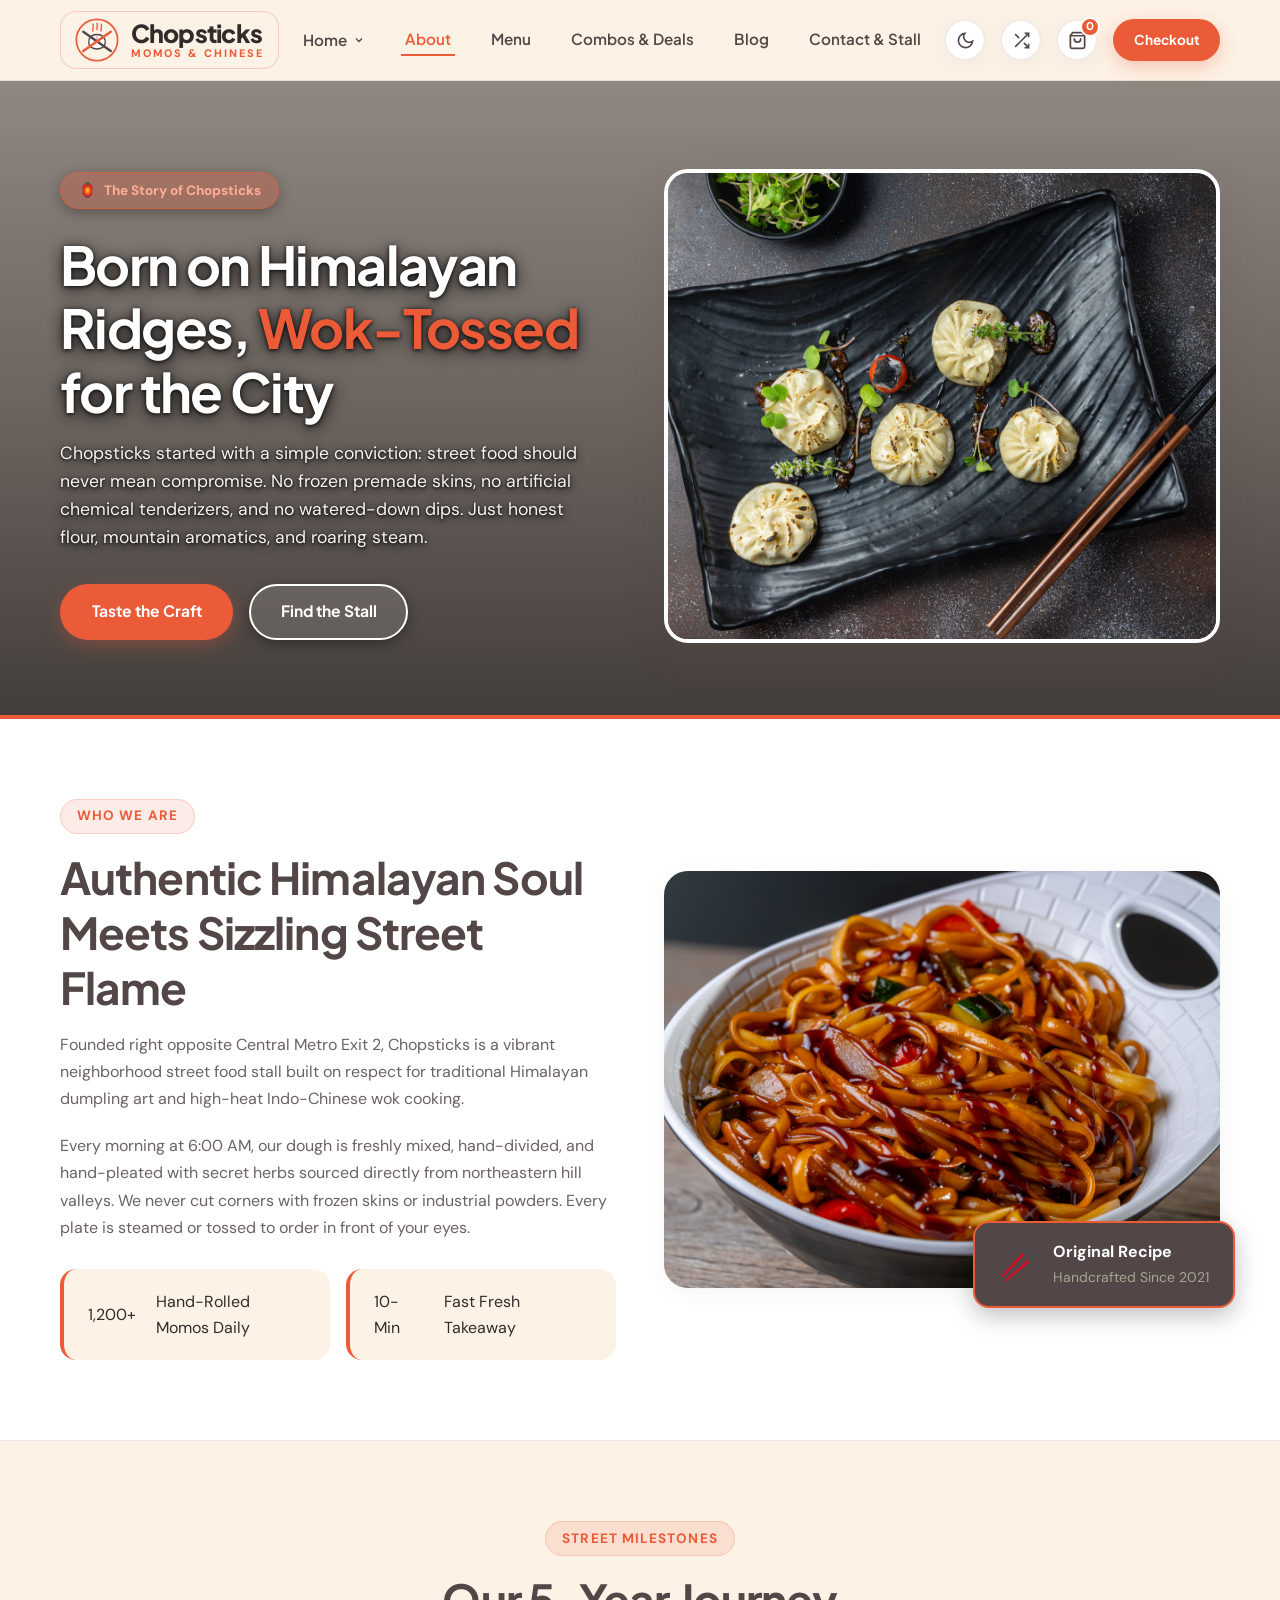
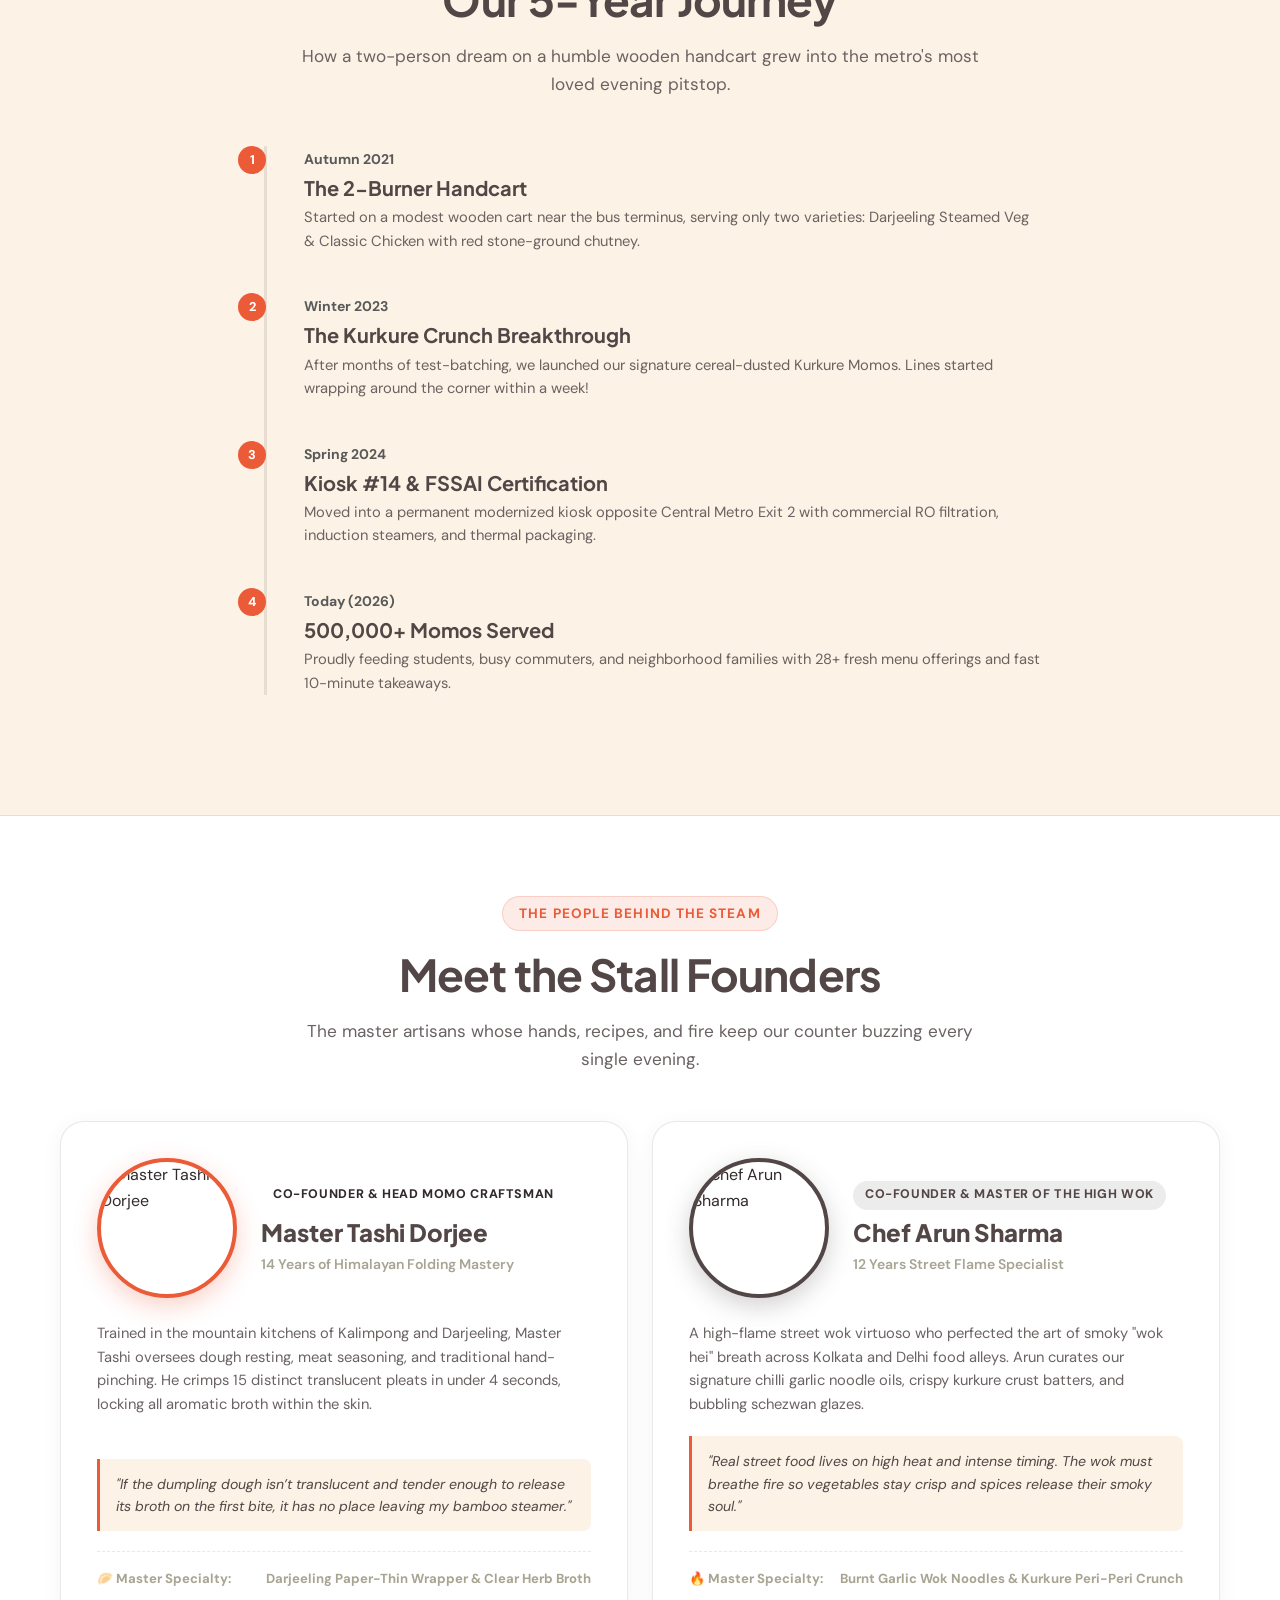
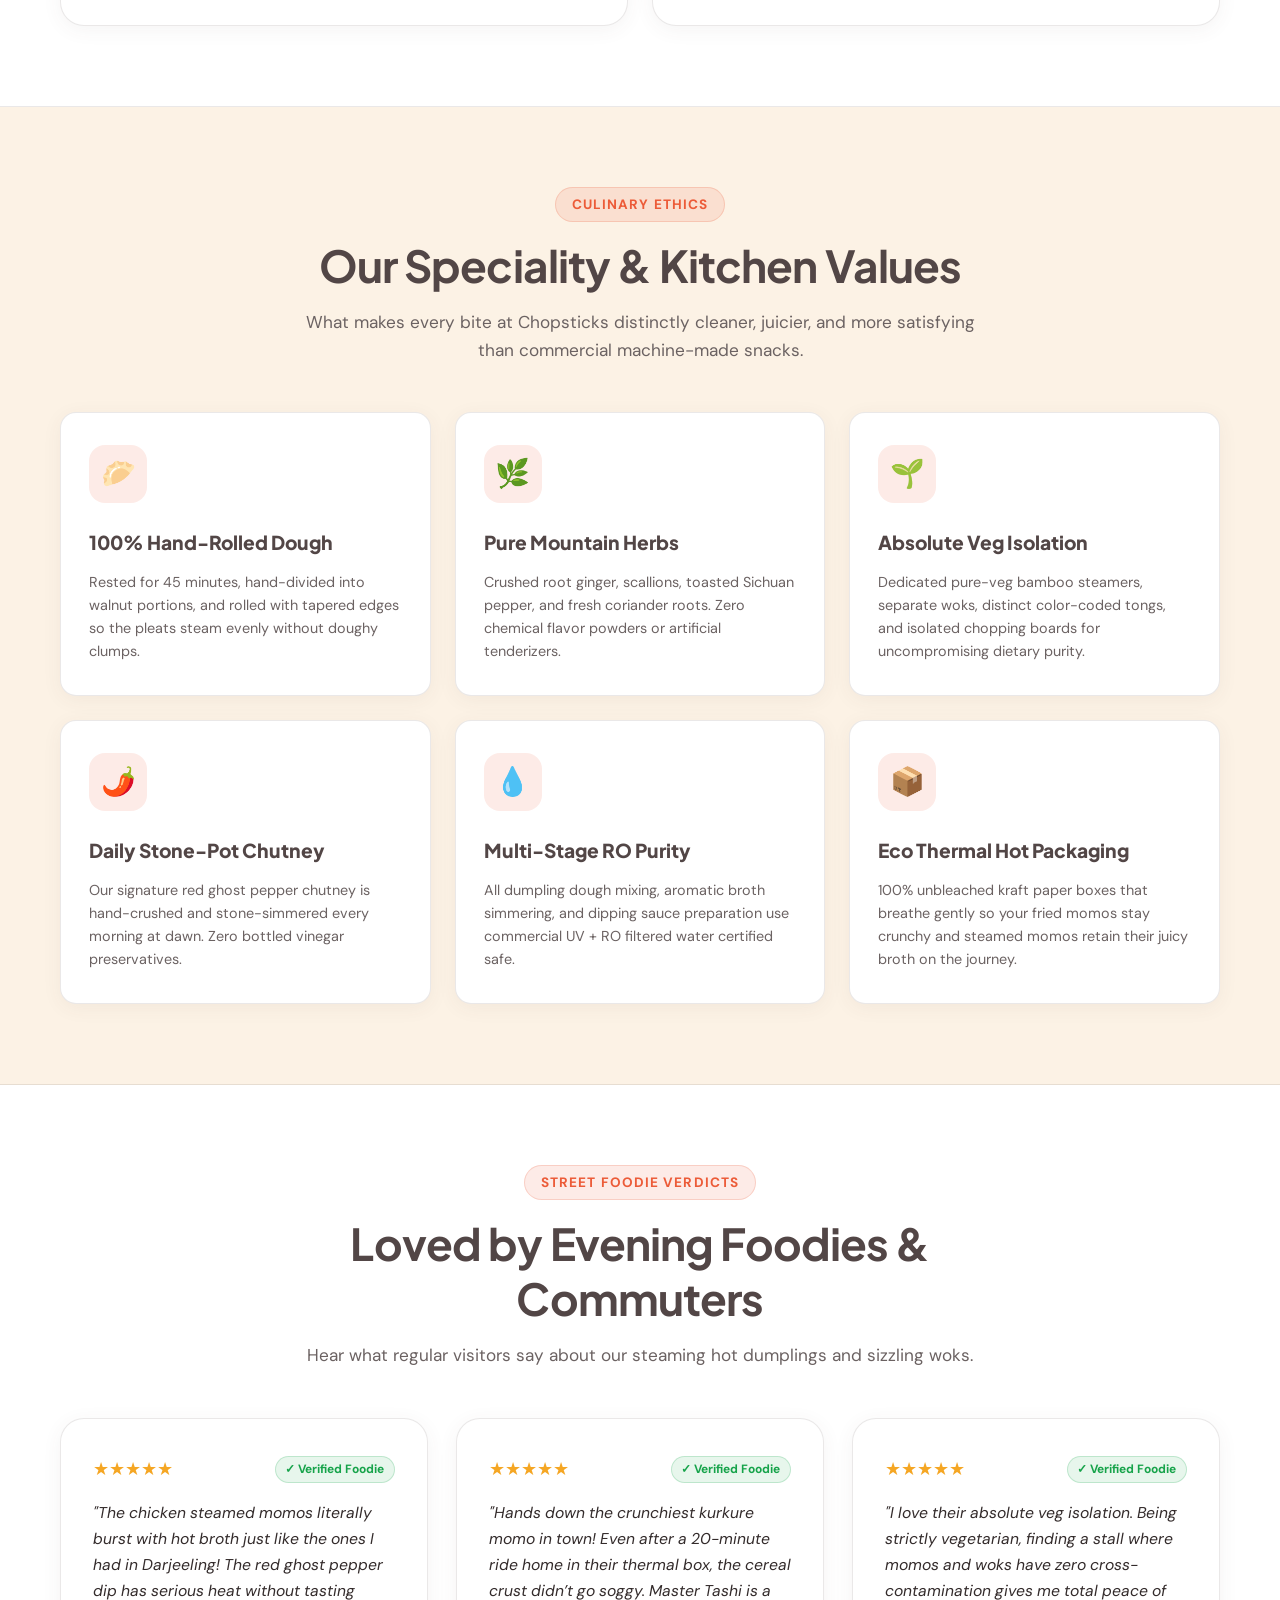
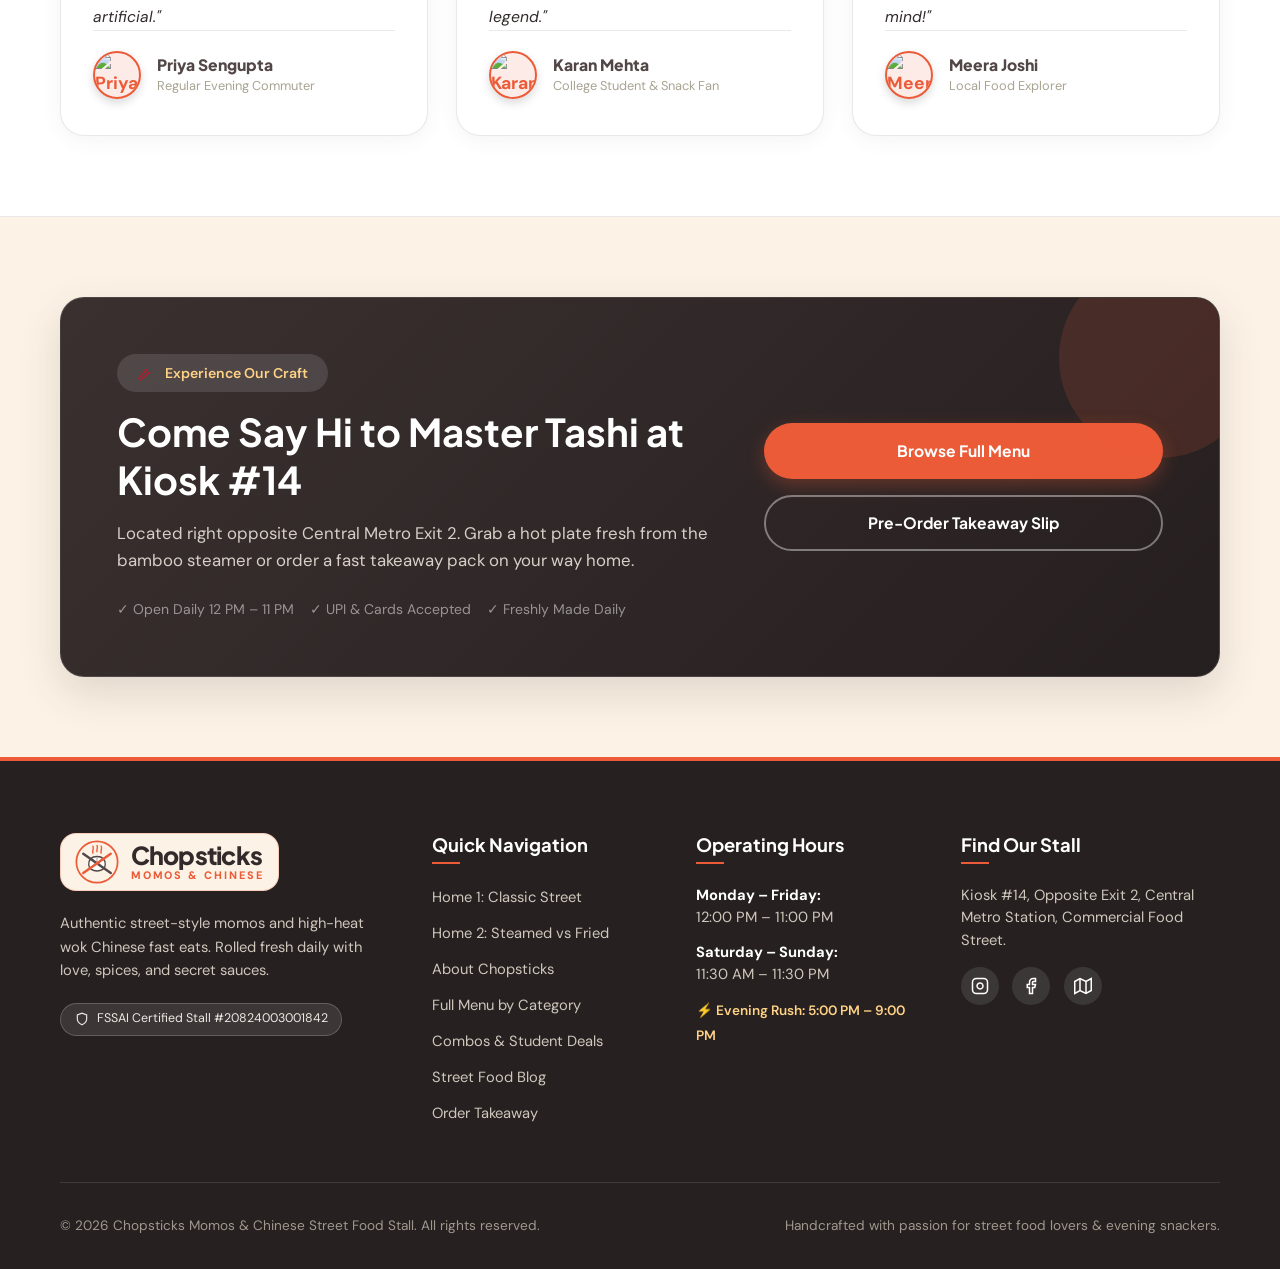
==== commit 36defcb1: "first commit" ====
--- a/about.html
+++ b/about.html
@@ -145,7 +145,19 @@
         <li><a href="combos.html">Combos & Deals</a></li>
         <li><a href="blog.html">Blog & Stories</a></li>
         <li><a href="contact.html">Contact & Stall Map</a></li>
-        <li><a href="cart.html">Cart (<span class="cart-badge-count">0</span>)</a></li>
+        <li>
+          <a href="cart.html" class="mobile-nav-cart-btn">
+            <span class="mobile-nav-cart-label">
+              <svg viewBox="0 0 24 24" fill="none" stroke="currentColor" stroke-width="2.2" stroke-linecap="round" stroke-linejoin="round">
+                <path d="M6 2L3 6v14a2 2 0 0 0 2 2h14a2 2 0 0 0 2-2V6l-3-4z"></path>
+                <line x1="3" y1="6" x2="21" y2="6"></line>
+                <path d="M16 10a4 4 0 0 1-8 0"></path>
+              </svg>
+              <span>Cart</span>
+            </span>
+            <span class="cart-badge-count mobile-cart-badge">0</span>
+          </a>
+        </li>
         <li><a href="checkout.html">Checkout</a></li>
       </ul>
     </div>
--- a/style.css
+++ b/style.css
@@ -525,12 +525,18 @@
   color: var(--color-primary-dark);
   display: flex;
   align-items: center;
-  justify-content: space-between;
-  padding: 0.55rem 0.85rem;
+  justify-content: flex-start;
+  gap: 0.75rem;
+  padding: 0.6rem 0.9rem;
   border-radius: var(--radius-sm);
   transition: background-color 0.18s ease, color 0.18s ease;
   text-decoration: none;
   border: none;
+  text-align: left;
+}
+
+[dir="rtl"] .mobile-nav-links a {
+  text-align: right;
 }
 
 .mobile-nav-links a:hover,
@@ -549,10 +555,96 @@
   color: var(--color-chilli-accent);
 }
 
+/* Mobile Nav Cart Button & Badge */
+.mobile-nav-cart-btn {
+  display: flex !important;
+  align-items: center !important;
+  justify-content: space-between !important;
+  width: 100%;
+  background-color: rgba(236, 91, 56, 0.08);
+  color: var(--color-chilli-accent) !important;
+  border-radius: var(--radius-sm);
+  font-weight: 700;
+  transition: var(--transition-smooth);
+}
+
+.mobile-nav-cart-btn:hover,
+.mobile-nav-cart-btn.active {
+  background-color: var(--color-chilli-accent) !important;
+  color: #FFFFFF !important;
+}
+
+.mobile-nav-cart-label {
+  display: inline-flex;
+  align-items: center;
+  gap: 0.6rem;
+}
+
+.mobile-nav-cart-label svg {
+  width: 18px;
+  height: 18px;
+  stroke: currentColor;
+  flex-shrink: 0;
+}
+
+.mobile-nav-menu .cart-badge-count,
+.mobile-nav-links .cart-badge-count,
+.mobile-cart-badge {
+  position: static !important;
+  top: auto !important;
+  right: auto !important;
+  display: inline-flex !important;
+  align-items: center !important;
+  justify-content: center !important;
+  min-width: 22px !important;
+  height: 22px !important;
+  padding: 0 6px !important;
+  font-size: 0.72rem !important;
+  font-weight: 800 !important;
+  border-radius: var(--radius-full) !important;
+  background-color: var(--color-chilli-accent) !important;
+  color: #FFFFFF !important;
+  border: none !important;
+  line-height: 1 !important;
+  margin-left: auto !important;
+  flex-shrink: 0 !important;
+}
+
+[dir="rtl"] .mobile-nav-menu .cart-badge-count,
+[dir="rtl"] .mobile-nav-links .cart-badge-count,
+[dir="rtl"] .mobile-cart-badge {
+  margin-left: 0 !important;
+  margin-right: auto !important;
+}
+
+.mobile-nav-cart-btn:hover .mobile-cart-badge,
+.mobile-nav-cart-btn.active .mobile-cart-badge {
+  background-color: #FFFFFF !important;
+  color: var(--color-chilli-accent) !important;
+}
+
+[data-theme="dark"] .mobile-nav-cart-btn {
+  background-color: rgba(236, 91, 56, 0.16);
+  color: #FF8566 !important;
+}
+
+[data-theme="dark"] .mobile-nav-cart-btn:hover,
+[data-theme="dark"] .mobile-nav-cart-btn.active {
+  background-color: var(--color-chilli-accent) !important;
+  color: #FFFFFF !important;
+}
+
+[data-theme="dark"] .mobile-nav-cart-btn:hover .mobile-cart-badge,
+[data-theme="dark"] .mobile-nav-cart-btn.active .mobile-cart-badge {
+  background-color: #FFFFFF !important;
+  color: var(--color-chilli-accent) !important;
+}
+
 @media (max-width: 991px) {
   .nav-links-desktop,
-  .nav-cta-desktop {
-    display: none;
+  .nav-cta-desktop,
+  .nav-cta-wrap .nav-cart-btn {
+    display: none !important;
   }
 
   .mobile-nav-toggle {
@@ -600,6 +692,11 @@
 
 /* Mobile (576px down to 360px) Navigation Layout Guard: Prevents Navbar Breaking */
 @media (max-width: 576px) {
+  .container {
+    padding-left: 0.85rem;
+    padding-right: 0.85rem;
+  }
+
   .nav-inner {
     height: 64px;
     gap: 0.35rem;
@@ -634,6 +731,10 @@
     margin-left: auto;
   }
 
+  .nav-cta-wrap .nav-cart-btn {
+    display: none !important;
+  }
+
   [dir="rtl"] .nav-cta-wrap {
     margin-left: 0;
     margin-right: auto;
@@ -653,12 +754,13 @@
   }
 
   .mobile-nav-menu {
-    right: 0.75rem;
-    width: 250px;
+    right: 0.85rem;
+    width: 275px;
+    max-width: calc(100vw - 1.7rem);
   }
 
   [dir="rtl"] .mobile-nav-menu {
-    left: 0.75rem;
+    left: 0.85rem;
     right: auto;
   }
 }
@@ -3627,7 +3729,7 @@
   justify-content: center;
 }
 
-.cart-badge-count {
+.nav-cart-btn .cart-badge-count {
   position: absolute;
   top: -4px;
   right: -4px;
@@ -3646,6 +3748,21 @@
   transition: transform 0.25s cubic-bezier(0.175, 0.885, 0.32, 1.275);
 }
 
+.cart-badge-count {
+  background-color: var(--color-chilli-accent);
+  color: #FFFFFF !important;
+  font-size: 0.72rem;
+  font-weight: 800;
+  min-width: 20px;
+  height: 20px;
+  padding: 0 4px;
+  border-radius: var(--radius-full);
+  display: inline-flex;
+  align-items: center;
+  justify-content: center;
+  line-height: 1;
+}
+
 [data-theme="dark"] .cart-badge-count {
   border-color: #262020;
 }
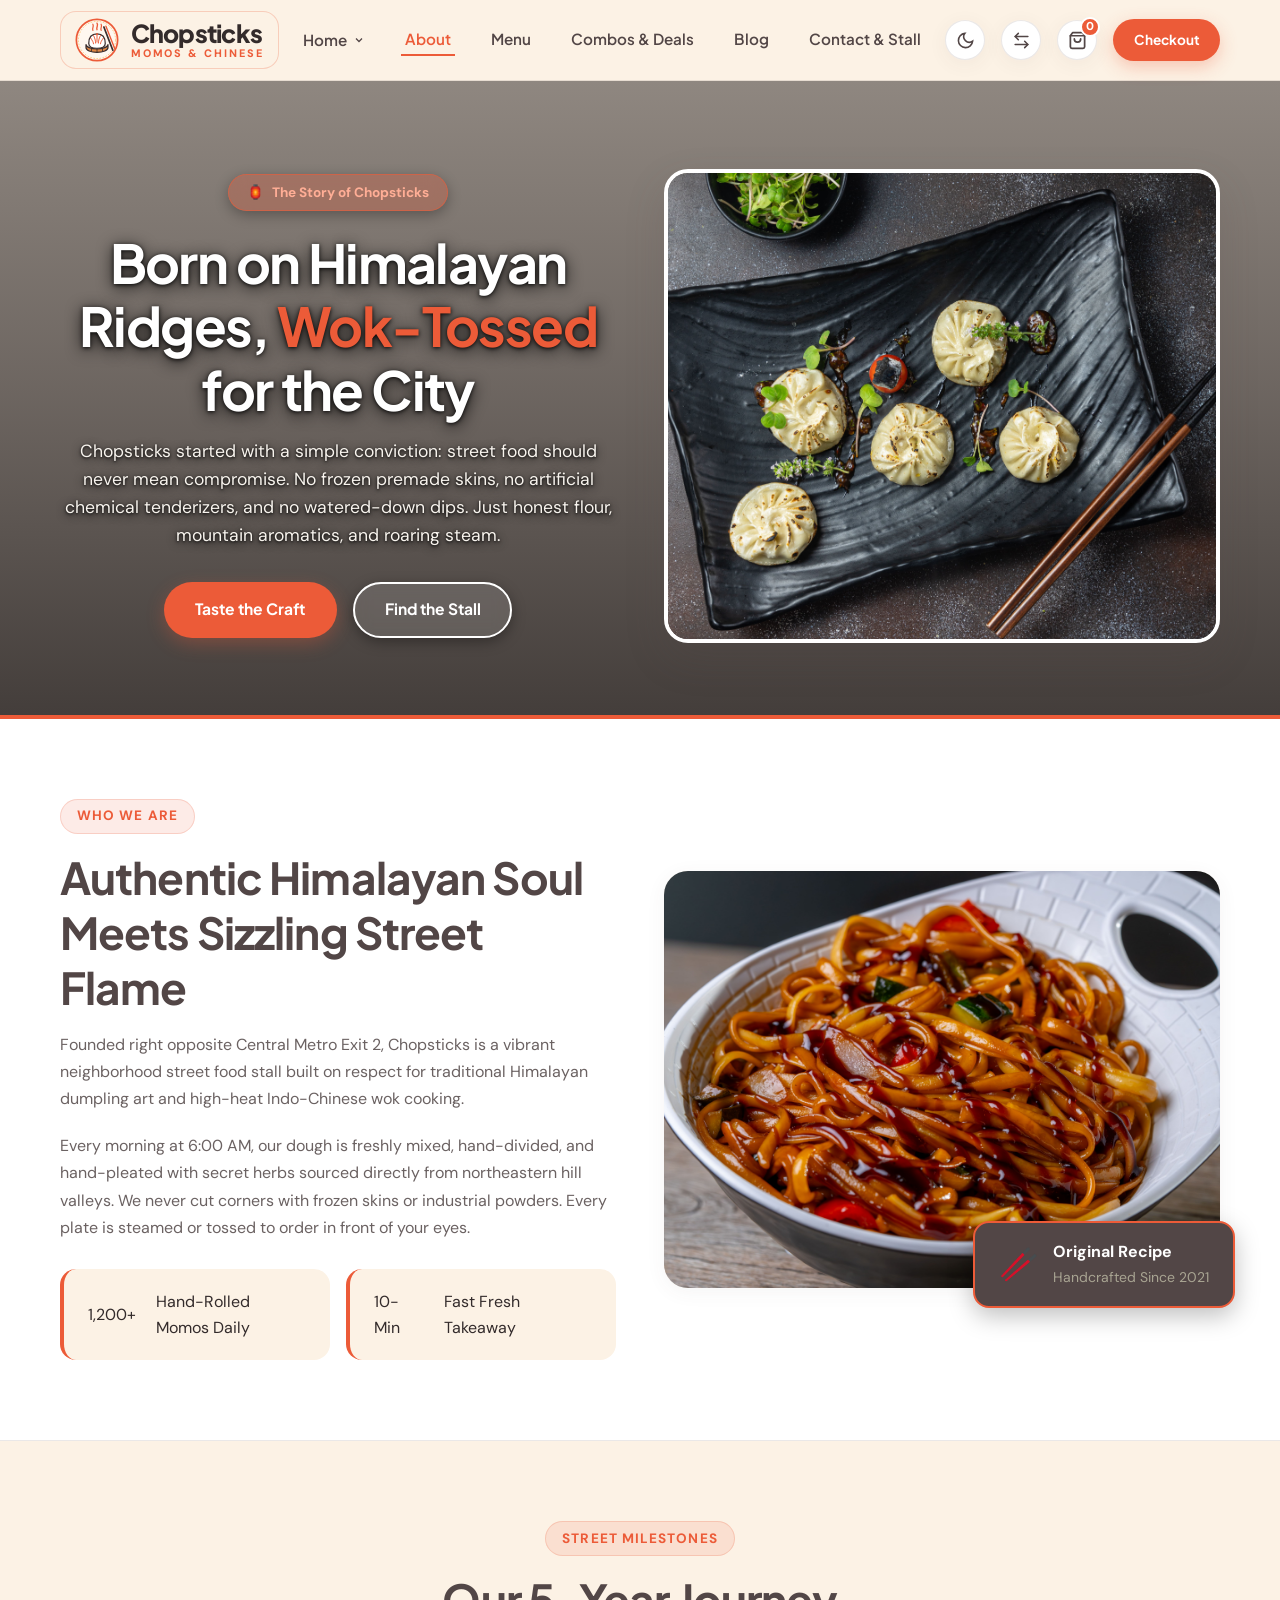
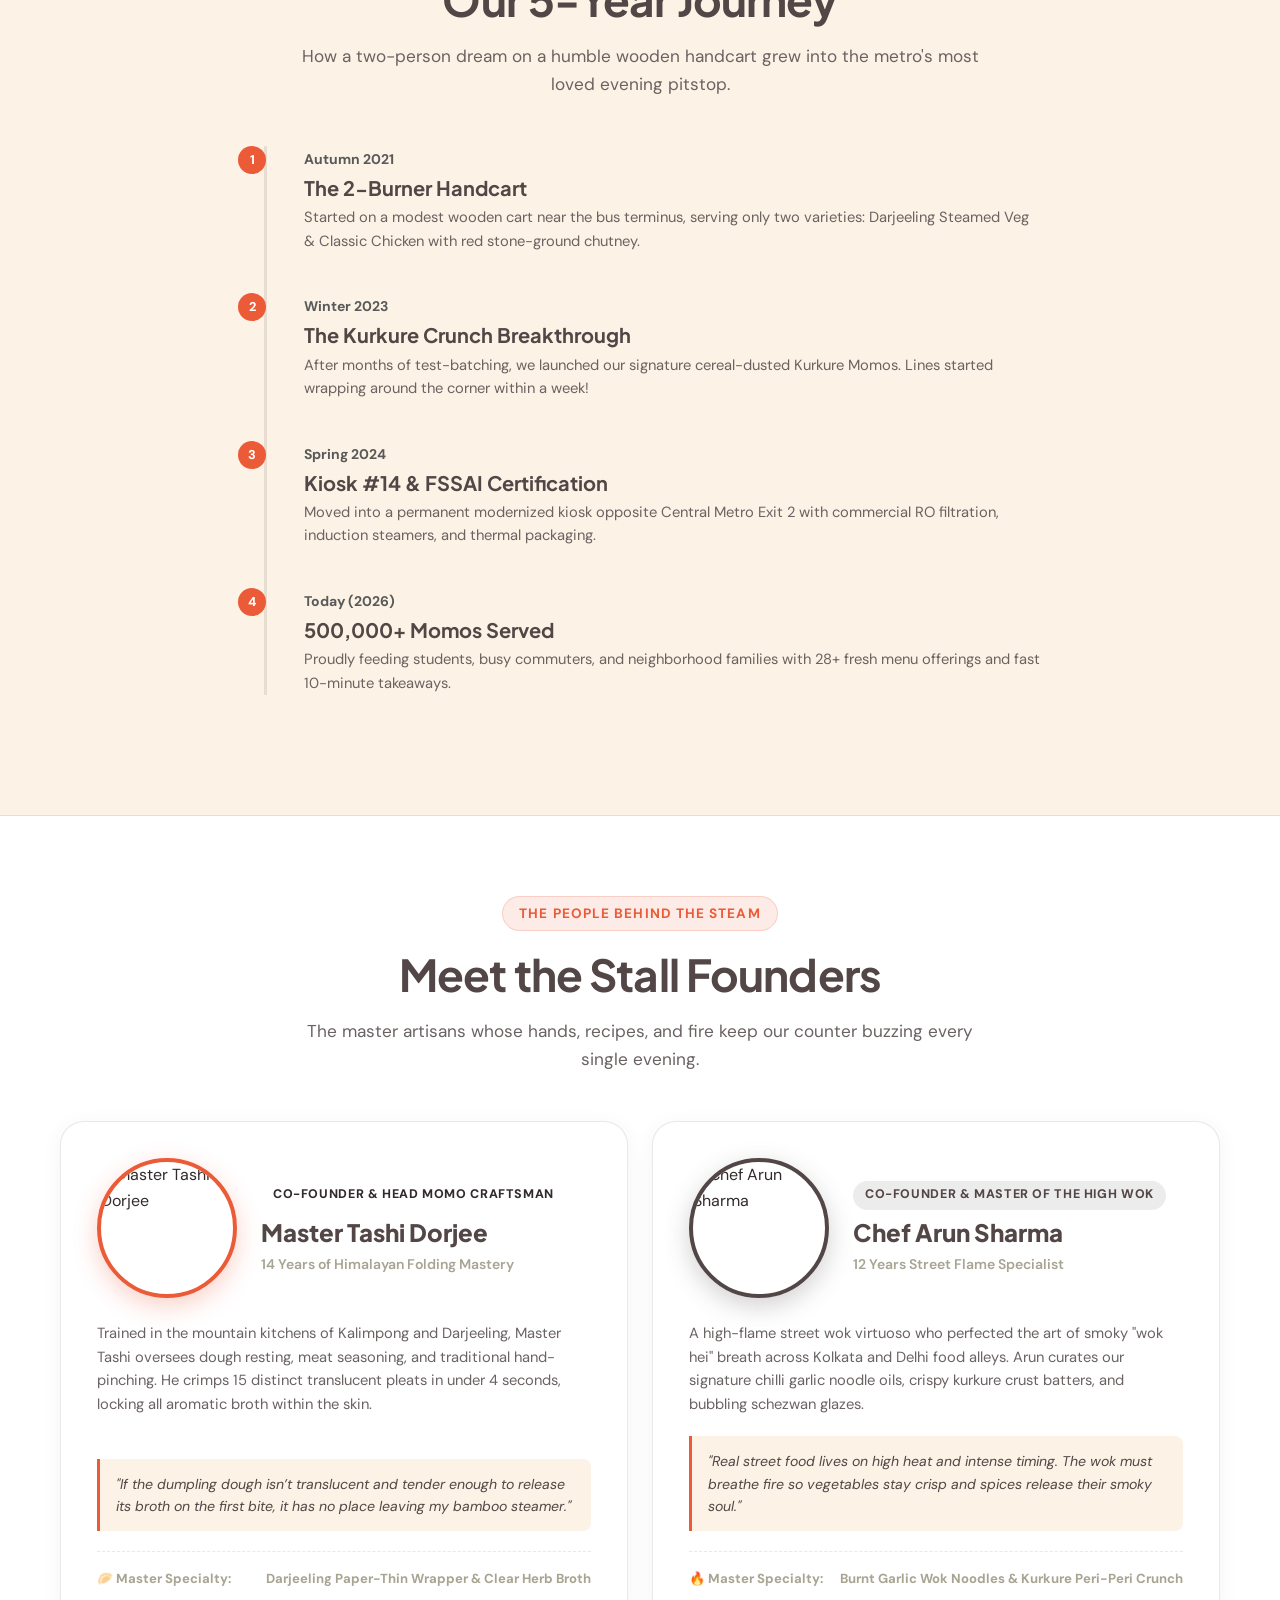
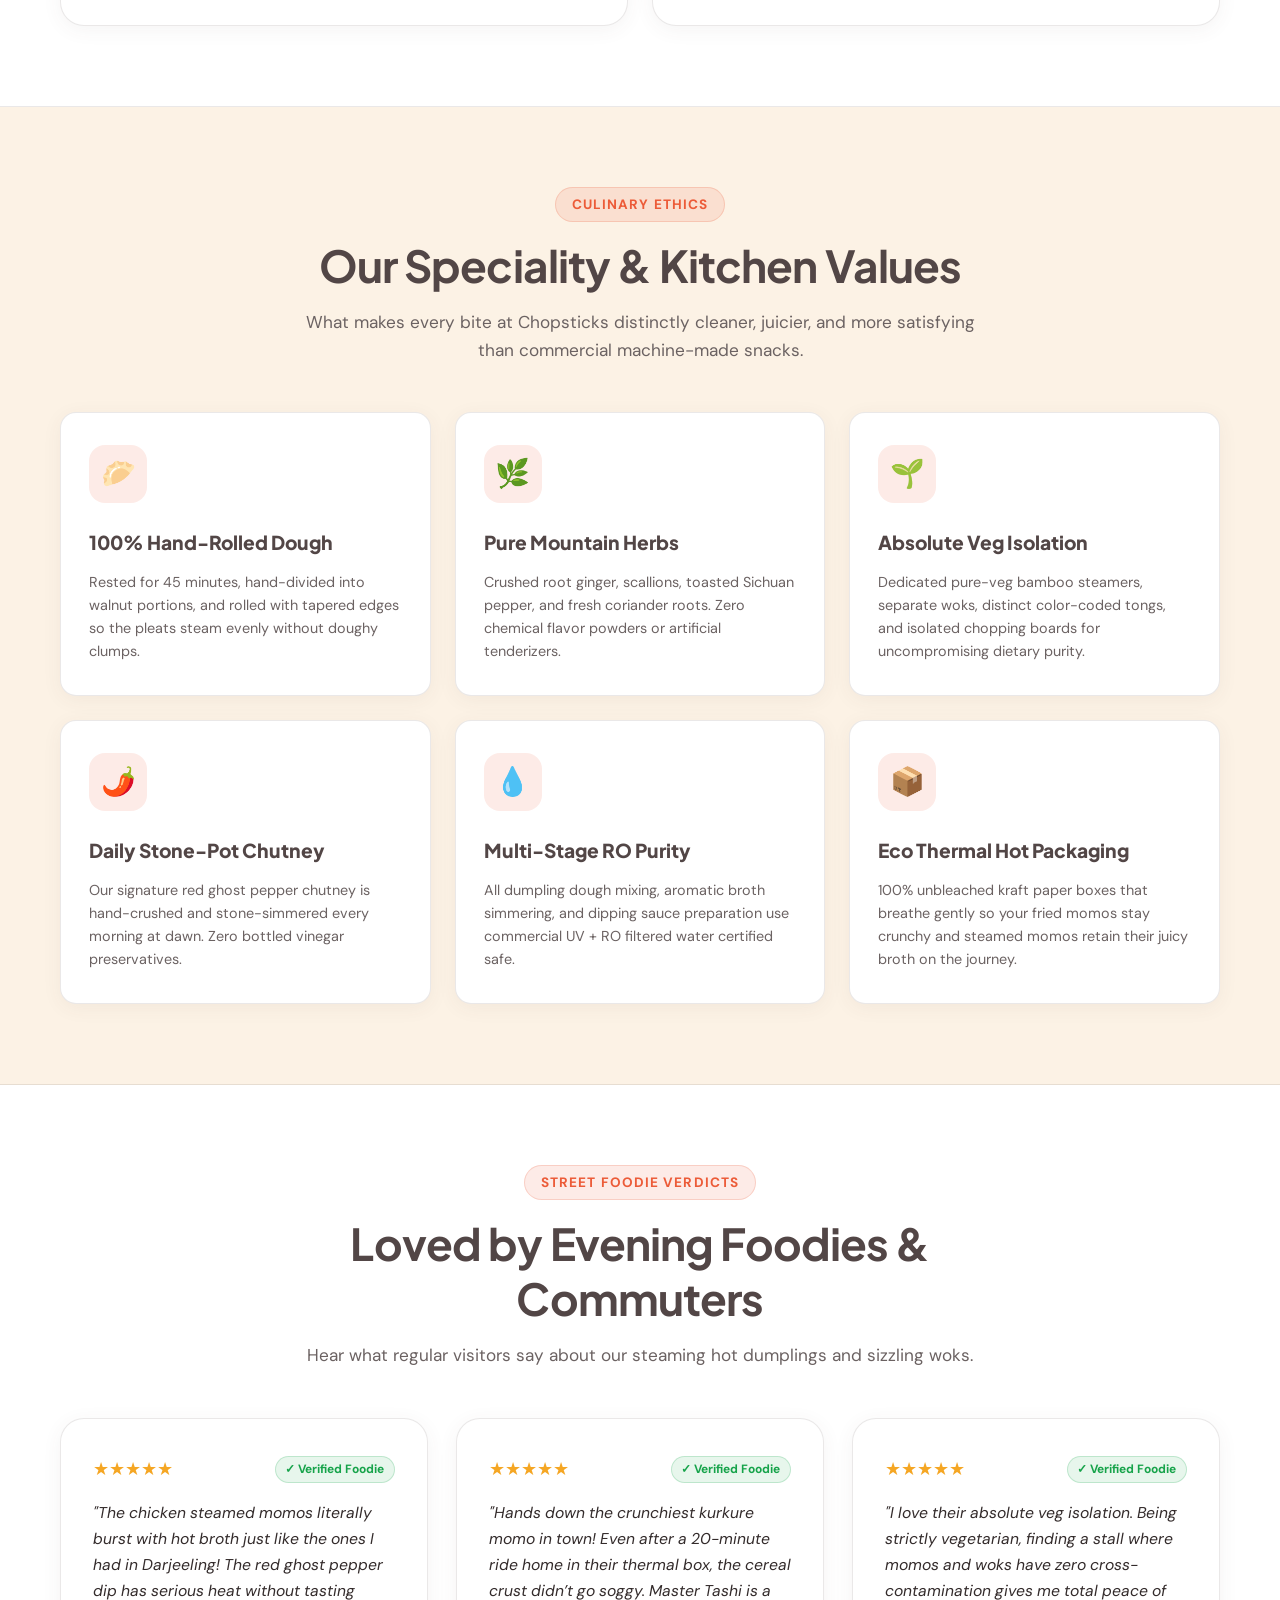
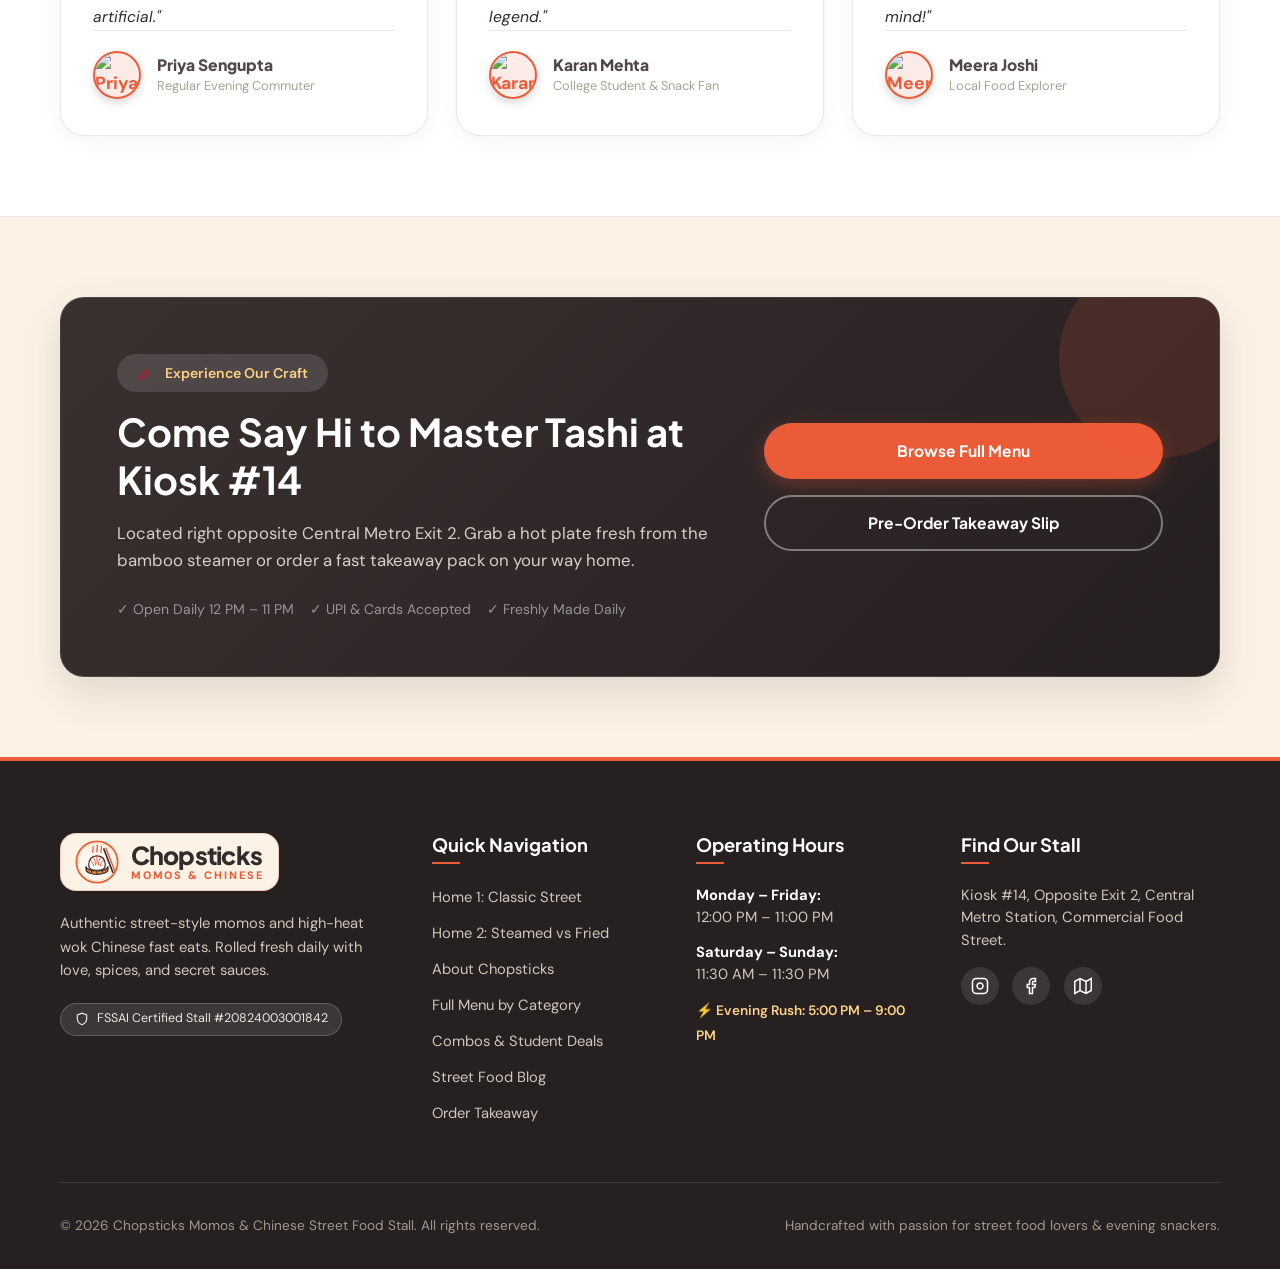
==== commit 6d6d2dbd: "updated version" ====
--- a/about.html
+++ b/about.html
@@ -31,18 +31,25 @@
         <!-- SVG Brand Emblem Logo -->
         <a href="index.html" class="brand-logo-link" aria-label="Chopsticks Home">
           <svg class="brand-logo-svg" viewBox="0 0 64 64" fill="none" xmlns="http://www.w3.org/2000/svg">
-            <circle cx="32" cy="32" r="30" fill="#FCF2E5" stroke="#EC5B38" stroke-width="2.5"/>
-            <!-- Steam Wisps -->
-            <path d="M26 19C25 15 28 12 26 9" stroke="#EC5B38" stroke-width="2" stroke-linecap="round"/>
-            <path d="M32 17C31 13 34 11 32 8" stroke="#EC5B38" stroke-width="2" stroke-linecap="round"/>
-            <path d="M38 19C37 15 40 12 38 9" stroke="#EC5B38" stroke-width="2" stroke-linecap="round"/>
-            <!-- Momo -->
-            <path d="M20 36C20 28 25 24 32 24C39 24 44 28 44 36C44 42 38 45 32 45C26 45 20 42 20 36Z" fill="#FFFFFF" stroke="#524646" stroke-width="2"/>
-            <path d="M26 28C28 30 29 32 29 35M32 25V35M38 28C36 30 35 32 35 35" stroke="#A8A492" stroke-width="1.5" stroke-linecap="round"/>
-            <!-- Crossed Chopsticks -->
-            <line x1="12" y1="20" x2="52" y2="48" stroke="#524646" stroke-width="3.5" stroke-linecap="round"/>
-            <line x1="52" y1="20" x2="12" y2="48" stroke="#EC5B38" stroke-width="3.5" stroke-linecap="round"/>
-            <circle cx="32" cy="34" r="2.5" fill="#EC5B38"/>
+            <circle cx="32" cy="32" r="30" fill="#FFF8F0" stroke="#EC5B38" stroke-width="2.5"/>
+            <circle cx="32" cy="32" r="27" stroke="#F59E0B" stroke-width="1" stroke-dasharray="2.5 2" opacity="0.65"/>
+            <!-- Bamboo Steamer Base Basket -->
+            <path d="M16 43C16 47 23 50 32 50C41 50 48 47 48 43V38C48 42 41 45 32 45C23 45 16 42 16 38V43Z" fill="#E28743" stroke="#3A2E2E" stroke-width="1.8"/>
+            <line x1="24" y1="43.5" x2="24" y2="48" stroke="#3A2E2E" stroke-width="1.2" stroke-linecap="round"/>
+            <line x1="32" y1="44.5" x2="32" y2="49.5" stroke="#3A2E2E" stroke-width="1.2" stroke-linecap="round"/>
+            <line x1="40" y1="43.5" x2="40" y2="48" stroke="#3A2E2E" stroke-width="1.2" stroke-linecap="round"/>
+            <!-- Handcrafted Steamed Momo Dumpling -->
+            <path d="M20 37C20 28 24 23 32 23C40 23 44 28 44 37C44 42.5 38.5 44 32 44C25.5 44 20 42.5 20 37Z" fill="#FFFFFF" stroke="#3A2E2E" stroke-width="1.8"/>
+            <!-- Pleat Ridges & Pinched Top Knot -->
+            <path d="M32 23V35M27 25.5C28.5 28.5 30 32.5 30 36.5M37 25.5C35.5 28.5 34 32.5 34 36.5M23 29.5C25 32.5 27 35.5 27 37.5M41 29.5C39 32.5 37 35.5 37 37.5" stroke="#EC5B38" stroke-width="1.4" stroke-linecap="round"/>
+            <circle cx="32" cy="23.5" r="1.5" fill="#EC5B38"/>
+            <!-- Rising Aromatic Steam Wisps -->
+            <path d="M26 18C24.5 14.5 28 12.5 26 9" stroke="#EC5B38" stroke-width="1.8" stroke-linecap="round"/>
+            <path d="M32 17C30.5 13 34.5 11 32 7.5" stroke="#EC5B38" stroke-width="2" stroke-linecap="round"/>
+            <path d="M38 18C36.5 14.5 40 12.5 38 9" stroke="#EC5B38" stroke-width="1.8" stroke-linecap="round"/>
+            <!-- Elegant Pair of Chopsticks Beside Platter -->
+            <line x1="42" y1="13" x2="55" y2="47" stroke="#3A2E2E" stroke-width="2.5" stroke-linecap="round"/>
+            <line x1="45" y1="12" x2="58" y2="45" stroke="#EC5B38" stroke-width="2" stroke-linecap="round"/>
           </svg>
           <div class="brand-text-wrap">
             <span class="brand-name">Chopsticks</span>
@@ -106,8 +113,13 @@
           </button>
 
           <!-- RTL Direction Toggle Button -->
-          <button type="button" class="nav-action-btn rtl-toggle-btn" aria-label="Toggle RTL text direction">
-            <svg viewBox="0 0 24 24" fill="none" stroke="currentColor" stroke-width="2"><polyline points="16 3 21 3 21 8"/><line x1="4" y1="20" x2="21" y2="3"/><polyline points="21 16 21 21 16 21"/><line x1="15" y1="15" x2="21" y2="21"/><line x1="4" y1="4" x2="9" y2="9"/></svg>
+          <button type="button" class="nav-action-btn rtl-toggle-btn" aria-label="Toggle text direction (LTR/RTL)">
+            <svg viewBox="0 0 24 24" fill="none" stroke="currentColor" stroke-width="2" stroke-linecap="round" stroke-linejoin="round">
+              <path d="M8 3L4 7L8 11"/>
+              <path d="M4 7H20"/>
+              <path d="M16 21L20 17L16 13"/>
+              <path d="M20 17H4"/>
+            </svg>
             <span class="btn-tooltip-badge">Switch RTL</span>
           </button>
 
@@ -183,7 +195,7 @@
             <p class="hero-subtitle">
               Chopsticks started with a simple conviction: street food should never mean compromise. No frozen premade skins, no artificial chemical tenderizers, and no watered-down dips. Just honest flour, mountain aromatics, and roaring steam.
             </p>
-            <div class="d-flex gap-3 flex-wrap">
+            <div class="d-flex gap-3 flex-wrap justify-content-center">
               <a href="menu.html" class="btn-chopsticks btn-primary-chilli">Taste the Craft</a>
               <a href="contact.html" class="btn-chopsticks btn-outline-dark">Find the Stall</a>
             </div>
@@ -574,19 +586,26 @@
         <div>
           <a href="index.html" class="brand-logo-link footer-brand-logo-link" aria-label="Chopsticks Home">
             <svg class="brand-logo-svg" viewBox="0 0 64 64" fill="none" xmlns="http://www.w3.org/2000/svg">
-              <circle cx="32" cy="32" r="30" fill="#FCF2E5" stroke="#EC5B38" stroke-width="2.5"/>
-              <!-- Steam Wisps -->
-              <path d="M26 19C25 15 28 12 26 9" stroke="#EC5B38" stroke-width="2" stroke-linecap="round"/>
-              <path d="M32 17C31 13 34 11 32 8" stroke="#EC5B38" stroke-width="2" stroke-linecap="round"/>
-              <path d="M38 19C37 15 40 12 38 9" stroke="#EC5B38" stroke-width="2" stroke-linecap="round"/>
-              <!-- Momo -->
-              <path d="M20 36C20 28 25 24 32 24C39 24 44 28 44 36C44 42 38 45 32 45C26 45 20 42 20 36Z" fill="#FFFFFF" stroke="#524646" stroke-width="2"/>
-              <path d="M26 28C28 30 29 32 29 35M32 25V35M38 28C36 30 35 32 35 35" stroke="#A8A492" stroke-width="1.5" stroke-linecap="round"/>
-              <!-- Crossed Chopsticks -->
-              <line x1="12" y1="20" x2="52" y2="48" stroke="#524646" stroke-width="3.5" stroke-linecap="round"/>
-              <line x1="52" y1="20" x2="12" y2="48" stroke="#EC5B38" stroke-width="3.5" stroke-linecap="round"/>
-              <circle cx="32" cy="34" r="2.5" fill="#EC5B38"/>
-            </svg>
+            <circle cx="32" cy="32" r="30" fill="#FFF8F0" stroke="#EC5B38" stroke-width="2.5"/>
+            <circle cx="32" cy="32" r="27" stroke="#F59E0B" stroke-width="1" stroke-dasharray="2.5 2" opacity="0.65"/>
+            <!-- Bamboo Steamer Base Basket -->
+            <path d="M16 43C16 47 23 50 32 50C41 50 48 47 48 43V38C48 42 41 45 32 45C23 45 16 42 16 38V43Z" fill="#E28743" stroke="#3A2E2E" stroke-width="1.8"/>
+            <line x1="24" y1="43.5" x2="24" y2="48" stroke="#3A2E2E" stroke-width="1.2" stroke-linecap="round"/>
+            <line x1="32" y1="44.5" x2="32" y2="49.5" stroke="#3A2E2E" stroke-width="1.2" stroke-linecap="round"/>
+            <line x1="40" y1="43.5" x2="40" y2="48" stroke="#3A2E2E" stroke-width="1.2" stroke-linecap="round"/>
+            <!-- Handcrafted Steamed Momo Dumpling -->
+            <path d="M20 37C20 28 24 23 32 23C40 23 44 28 44 37C44 42.5 38.5 44 32 44C25.5 44 20 42.5 20 37Z" fill="#FFFFFF" stroke="#3A2E2E" stroke-width="1.8"/>
+            <!-- Pleat Ridges & Pinched Top Knot -->
+            <path d="M32 23V35M27 25.5C28.5 28.5 30 32.5 30 36.5M37 25.5C35.5 28.5 34 32.5 34 36.5M23 29.5C25 32.5 27 35.5 27 37.5M41 29.5C39 32.5 37 35.5 37 37.5" stroke="#EC5B38" stroke-width="1.4" stroke-linecap="round"/>
+            <circle cx="32" cy="23.5" r="1.5" fill="#EC5B38"/>
+            <!-- Rising Aromatic Steam Wisps -->
+            <path d="M26 18C24.5 14.5 28 12.5 26 9" stroke="#EC5B38" stroke-width="1.8" stroke-linecap="round"/>
+            <path d="M32 17C30.5 13 34.5 11 32 7.5" stroke="#EC5B38" stroke-width="2" stroke-linecap="round"/>
+            <path d="M38 18C36.5 14.5 40 12.5 38 9" stroke="#EC5B38" stroke-width="1.8" stroke-linecap="round"/>
+            <!-- Elegant Pair of Chopsticks Beside Platter -->
+            <line x1="42" y1="13" x2="55" y2="47" stroke="#3A2E2E" stroke-width="2.5" stroke-linecap="round"/>
+            <line x1="45" y1="12" x2="58" y2="45" stroke="#EC5B38" stroke-width="2" stroke-linecap="round"/>
+          </svg>
             <div class="brand-text-wrap">
               <span class="brand-name footer-brand-name">Chopsticks</span>
               <span class="brand-subtitle">MOMOS &amp; CHINESE</span>
--- a/style.css
+++ b/style.css
@@ -75,7 +75,7 @@
   line-height: 1.6;
   -webkit-font-smoothing: antialiased;
   -moz-osx-font-smoothing: grayscale;
-  overflow-x: hidden;
+  overflow-x: clip;
 }
 
 h1,
@@ -406,6 +406,7 @@
   color: var(--color-primary-dark);
   padding: 0.5rem 0.25rem;
   position: relative;
+  white-space: nowrap;
 }
 
 .nav-link-item a::after {
@@ -469,7 +470,7 @@
   color: #F5EFEB;
 }
 
-/* Mobile Dropdown Menu (Compact Dropdown Card, Never Fullscreen) */
+/* Mobile Dropdown Menu (Compact Dropdown Card, Never Fullscreen, Fully Scrollable) */
 .mobile-nav-menu {
   display: none;
   position: absolute;
@@ -477,6 +478,10 @@
   right: 1.25rem;
   width: 270px;
   max-width: calc(100vw - 2rem);
+  max-height: calc(100vh - 85px);
+  overflow-y: auto;
+  -webkit-overflow-scrolling: touch;
+  overscroll-behavior: contain;
   background-color: var(--color-surface-white);
   border: 1px solid var(--color-border-light);
   border-radius: var(--radius-md);
@@ -489,6 +494,20 @@
   transform: translateY(-8px);
   opacity: 0;
   pointer-events: none;
+}
+
+.mobile-nav-menu::-webkit-scrollbar {
+  width: 5px;
+}
+.mobile-nav-menu::-webkit-scrollbar-track {
+  background: transparent;
+}
+.mobile-nav-menu::-webkit-scrollbar-thumb {
+  background: rgba(236, 91, 56, 0.35);
+  border-radius: 4px;
+}
+.mobile-nav-menu::-webkit-scrollbar-thumb:hover {
+  background: var(--color-chilli-accent);
 }
 
 .mobile-nav-menu.open {
@@ -640,6 +659,64 @@
   color: var(--color-chilli-accent) !important;
 }
 
+/* Medium & Small Desktop / Tablet Landscape Navigation Guard (Fixes 1024px iPad Pro & Small Screens) */
+@media (min-width: 992px) and (max-width: 1199px) {
+  .nav-inner {
+    height: 72px;
+    gap: 0.5rem;
+  }
+
+  .brand-logo-link {
+    padding: 0.25rem 0.5rem;
+    gap: 0.45rem;
+    flex-shrink: 0;
+  }
+
+  .brand-logo-svg {
+    width: 36px !important;
+    height: 36px !important;
+    min-width: 36px !important;
+    min-height: 36px !important;
+  }
+
+  .brand-name {
+    font-size: 1.15rem !important;
+  }
+
+  .brand-subtitle {
+    font-size: 0.58rem !important;
+    letter-spacing: 0.1em !important;
+  }
+
+  .nav-links-desktop {
+    gap: 0.85rem;
+    margin: 0;
+  }
+
+  .nav-link-item a,
+  .nav-dropdown-trigger {
+    font-size: 0.88rem;
+    padding: 0.4rem 0.2rem;
+    white-space: nowrap;
+  }
+
+  .nav-cta-wrap {
+    gap: 0.5rem;
+    flex-shrink: 0;
+  }
+
+  .nav-action-btn {
+    width: 36px;
+    height: 36px;
+  }
+
+  .nav-cta-desktop {
+    padding: 0.45rem 1rem;
+    font-size: 0.84rem;
+    white-space: nowrap;
+  }
+}
+
 @media (max-width: 991px) {
   .nav-links-desktop,
   .nav-cta-desktop,
@@ -1014,6 +1091,64 @@
 .hero-floating-badge.badge-bottom {
   bottom: -1.5rem;
   left: -1rem;
+}
+
+/* Medium & Small Desktop / Tablet Landscape Navigation Guard (Fixes 1024px iPad Pro & Small Screens) */
+@media (min-width: 992px) and (max-width: 1199px) {
+  .nav-inner {
+    height: 72px;
+    gap: 0.5rem;
+  }
+
+  .brand-logo-link {
+    padding: 0.25rem 0.5rem;
+    gap: 0.45rem;
+    flex-shrink: 0;
+  }
+
+  .brand-logo-svg {
+    width: 36px !important;
+    height: 36px !important;
+    min-width: 36px !important;
+    min-height: 36px !important;
+  }
+
+  .brand-name {
+    font-size: 1.15rem !important;
+  }
+
+  .brand-subtitle {
+    font-size: 0.58rem !important;
+    letter-spacing: 0.1em !important;
+  }
+
+  .nav-links-desktop {
+    gap: 0.85rem;
+    margin: 0;
+  }
+
+  .nav-link-item a,
+  .nav-dropdown-trigger {
+    font-size: 0.88rem;
+    padding: 0.4rem 0.2rem;
+    white-space: nowrap;
+  }
+
+  .nav-cta-wrap {
+    gap: 0.5rem;
+    flex-shrink: 0;
+  }
+
+  .nav-action-btn {
+    width: 36px;
+    height: 36px;
+  }
+
+  .nav-cta-desktop {
+    padding: 0.45rem 1rem;
+    font-size: 0.84rem;
+    white-space: nowrap;
+  }
 }
 
 @media (max-width: 991px) {
@@ -1984,6 +2119,11 @@
   box-shadow: 0 4px 14px rgba(236, 91, 56, 0.3);
 }
 
+.row.g-4 > [class*="col-"] {
+  display: flex;
+  flex-direction: column;
+}
+
 .combo-card {
   background: var(--color-surface-white);
   border-radius: var(--radius-lg);
@@ -1994,6 +2134,8 @@
   display: flex;
   flex-direction: column;
   position: relative;
+  height: 100%;
+  width: 100%;
 }
 
 .combo-card:hover {
@@ -2029,15 +2171,17 @@
   margin: 1rem 0 1.5rem 0;
   display: flex;
   flex-direction: column;
-  gap: 0.5rem;
+  gap: 0.65rem;
+  flex-grow: 1;
 }
 
 .combo-items-breakdown li {
   display: flex;
-  align-items: center;
+  align-items: flex-start;
   gap: 0.6rem;
   font-size: 0.92rem;
   color: var(--color-text-main);
+  line-height: 1.45;
 }
 
 .combo-items-breakdown li svg {
@@ -2045,14 +2189,15 @@
   width: 16px;
   height: 16px;
   flex-shrink: 0;
+  margin-top: 3px;
 }
 
 .combo-price-row {
   display: flex;
-  align-items: baseline;
+  align-items: center;
   gap: 0.75rem;
   margin-top: auto;
-  padding-top: 1rem;
+  padding-top: 1.25rem;
   border-top: 1px dashed var(--color-border-light);
 }
 
@@ -2067,6 +2212,164 @@
   font-size: 1rem;
   color: var(--color-stone-muted);
   text-decoration: line-through;
+}
+
+/* Student Special & Happy Hour Cards */
+.student-deal-card {
+  background: var(--color-surface-white);
+  border: 1px solid var(--color-border-light);
+  border-top: 4px solid var(--color-chilli-accent) !important;
+  border-radius: var(--radius-lg);
+  box-shadow: var(--shadow-subtle);
+  transition: var(--transition-smooth);
+}
+
+.student-deal-card.card-perk {
+  border-top: 4px solid var(--color-primary-dark) !important;
+}
+
+.student-deal-card:hover {
+  transform: translateY(-4px);
+  box-shadow: var(--shadow-card-hover);
+}
+
+.deal-pill {
+  font-size: 0.85rem;
+  font-weight: 700;
+  padding: 0.35rem 0.85rem;
+  border-radius: var(--radius-full);
+}
+
+.deal-pill-chilli {
+  background-color: var(--color-accent-soft);
+  color: var(--color-chilli-accent);
+}
+
+.deal-pill-perk {
+  background-color: rgba(82, 70, 70, 0.1);
+  color: var(--color-primary-dark);
+}
+
+.deal-time-text {
+  font-size: 0.85rem;
+  font-weight: 700;
+  color: var(--color-stone-muted);
+}
+
+.student-deal-title {
+  font-size: 1.35rem;
+  font-weight: 800;
+  color: var(--color-primary-dark);
+  margin-bottom: 0.5rem;
+}
+
+.student-deal-desc {
+  font-size: 0.92rem;
+  color: var(--color-text-muted);
+  line-height: 1.6;
+  margin-bottom: 1rem;
+}
+
+.student-deal-footer {
+  border-top: 1px dashed var(--color-border-light);
+}
+
+.student-deal-footer .btn-chopsticks {
+  width: auto !important;
+  max-width: max-content !important;
+  white-space: nowrap !important;
+  flex-shrink: 0 !important;
+}
+
+.student-deal-price {
+  font-family: var(--font-heading);
+  font-size: 1.5rem;
+  font-weight: 800;
+  color: var(--color-primary-dark);
+}
+
+.student-deal-price.perk-highlight {
+  font-size: 1.15rem;
+  font-weight: 700;
+  color: var(--color-chilli-accent);
+}
+
+/* Dark Mode Support for Student Special Cards */
+[data-theme="dark"] .student-deal-card {
+  background: #241C1C !important;
+  border-color: rgba(255, 255, 255, 0.12) !important;
+  border-top: 4px solid var(--color-chilli-accent) !important;
+  box-shadow: 0 8px 24px rgba(0, 0, 0, 0.45);
+}
+
+[data-theme="dark"] .student-deal-card.card-perk {
+  border-top: 4px solid #FFAE96 !important;
+}
+
+[data-theme="dark"] .student-deal-title {
+  color: #FFFFFF !important;
+}
+
+[data-theme="dark"] .student-deal-desc {
+  color: #EDE5DC !important;
+}
+
+[data-theme="dark"] .student-deal-desc strong {
+  color: #FFAE96 !important;
+}
+
+[data-theme="dark"] .student-deal-price {
+  color: #FCF2E5 !important;
+}
+
+[data-theme="dark"] .deal-pill-chilli {
+  background-color: rgba(236, 91, 56, 0.25) !important;
+  color: #FFAE96 !important;
+  border: 1px solid rgba(236, 91, 56, 0.45);
+}
+
+[data-theme="dark"] .deal-pill-perk {
+  background-color: rgba(255, 255, 255, 0.12) !important;
+  color: #FCF2E5 !important;
+  border: 1px solid rgba(255, 255, 255, 0.2);
+}
+
+[data-theme="dark"] .deal-time-text {
+  color: #DDD4C8 !important;
+}
+
+[data-theme="dark"] .student-deal-footer {
+  border-top-color: rgba(255, 255, 255, 0.15) !important;
+}
+
+/* Reduced size tags for Party Platter (No overlap) */
+.party-badge-pill {
+  display: inline-flex;
+  align-items: center;
+  gap: 0.35rem;
+  background-color: #3A3030 !important;
+  color: #FFFFFF !important;
+  padding: 0.25rem 0.65rem !important;
+  border-radius: var(--radius-full);
+  font-size: 0.75rem !important;
+  font-weight: 700;
+  letter-spacing: 0.03em;
+  box-shadow: 0 2px 8px rgba(0, 0, 0, 0.18);
+  margin-bottom: 0 !important;
+}
+
+.party-serves-tag {
+  padding: 0.25rem 0.65rem !important;
+  font-size: 0.75rem !important;
+  font-weight: 700 !important;
+  letter-spacing: 0.03em;
+  margin-bottom: 0 !important;
+}
+
+[data-theme="dark"] .party-badge-pill {
+  background-color: #171111 !important;
+  color: #FCF2E5 !important;
+  border: 1px solid rgba(252, 242, 229, 0.2) !important;
 }
 
 /* Master Party Platter Feature Card */
@@ -2208,6 +2511,64 @@
   grid-template-columns: 1.25fr 0.75fr;
   gap: 2.5rem;
   align-items: start;
+}
+
+/* Medium & Small Desktop / Tablet Landscape Navigation Guard (Fixes 1024px iPad Pro & Small Screens) */
+@media (min-width: 992px) and (max-width: 1199px) {
+  .nav-inner {
+    height: 72px;
+    gap: 0.5rem;
+  }
+
+  .brand-logo-link {
+    padding: 0.25rem 0.5rem;
+    gap: 0.45rem;
+    flex-shrink: 0;
+  }
+
+  .brand-logo-svg {
+    width: 36px !important;
+    height: 36px !important;
+    min-width: 36px !important;
+    min-height: 36px !important;
+  }
+
+  .brand-name {
+    font-size: 1.15rem !important;
+  }
+
+  .brand-subtitle {
+    font-size: 0.58rem !important;
+    letter-spacing: 0.1em !important;
+  }
+
+  .nav-links-desktop {
+    gap: 0.85rem;
+    margin: 0;
+  }
+
+  .nav-link-item a,
+  .nav-dropdown-trigger {
+    font-size: 0.88rem;
+    padding: 0.4rem 0.2rem;
+    white-space: nowrap;
+  }
+
+  .nav-cta-wrap {
+    gap: 0.5rem;
+    flex-shrink: 0;
+  }
+
+  .nav-action-btn {
+    width: 36px;
+    height: 36px;
+  }
+
+  .nav-cta-desktop {
+    padding: 0.45rem 1rem;
+    font-size: 0.84rem;
+    white-space: nowrap;
+  }
 }
 
 @media (max-width: 991px) {
@@ -2642,6 +3003,64 @@
   gap: 1rem;
   font-size: 0.85rem;
   color: #A0988D !important;
+}
+
+/* Medium & Small Desktop / Tablet Landscape Navigation Guard (Fixes 1024px iPad Pro & Small Screens) */
+@media (min-width: 992px) and (max-width: 1199px) {
+  .nav-inner {
+    height: 72px;
+    gap: 0.5rem;
+  }
+
+  .brand-logo-link {
+    padding: 0.25rem 0.5rem;
+    gap: 0.45rem;
+    flex-shrink: 0;
+  }
+
+  .brand-logo-svg {
+    width: 36px !important;
+    height: 36px !important;
+    min-width: 36px !important;
+    min-height: 36px !important;
+  }
+
+  .brand-name {
+    font-size: 1.15rem !important;
+  }
+
+  .brand-subtitle {
+    font-size: 0.58rem !important;
+    letter-spacing: 0.1em !important;
+  }
+
+  .nav-links-desktop {
+    gap: 0.85rem;
+    margin: 0;
+  }
+
+  .nav-link-item a,
+  .nav-dropdown-trigger {
+    font-size: 0.88rem;
+    padding: 0.4rem 0.2rem;
+    white-space: nowrap;
+  }
+
+  .nav-cta-wrap {
+    gap: 0.5rem;
+    flex-shrink: 0;
+  }
+
+  .nav-action-btn {
+    width: 36px;
+    height: 36px;
+  }
+
+  .nav-cta-desktop {
+    padding: 0.45rem 1rem;
+    font-size: 0.84rem;
+    white-space: nowrap;
+  }
 }
 
 @media (max-width: 991px) {
@@ -3562,6 +3981,7 @@
   padding: 5.5rem 0 4.5rem 0;
   color: #FFFFFF !important;
   overflow: hidden;
+  text-align: center;
   border-bottom: 4px solid var(--color-chilli-accent);
 }
 
@@ -3590,7 +4010,17 @@
 }
 
 .hero-bg-home-2 {
-  background-image: url('https://images.unsplash.com/photo-1563245372-f21724e3856d?auto=format&fit=crop&w=1600&q=80');
+  background-image: url('https://images.unsplash.com/photo-1563245372-f21724e3856d?auto=format&fit=crop&w=1800&q=85');
+  background-position: center 30%;
+}
+
+.hero-bg-home-2::before {
+  /* Enhanced contrast & visibility so the culinary photo is clearly visible */
+  background: linear-gradient(180deg, rgba(20, 14, 14, 0.28) 0%, rgba(16, 10, 10, 0.40) 50%, rgba(12, 8, 8, 0.58) 100%) !important;
+}
+
+[data-theme="dark"] .hero-bg-home-2::before {
+  background: linear-gradient(180deg, rgba(16, 10, 10, 0.38) 0%, rgba(12, 8, 8, 0.50) 50%, rgba(8, 5, 5, 0.68) 100%) !important;
 }
 
 .hero-bg-menu {
@@ -3617,7 +4047,7 @@
   background-image: url('https://images.unsplash.com/photo-1517248135467-4c7edcad34c4?auto=format&fit=crop&w=1600&q=80');
 }
 
-/* Hero Typography & Components inside .page-hero-banner - Razor-sharp text contrast with drop shadows */
+/* Hero Typography & Components inside .page-hero-banner - Razor-sharp text contrast with drop shadows & Centering */
 .page-hero-banner h1,
 .page-hero-banner .hero-title,
 .page-hero-banner .section-heading {
@@ -3625,6 +4055,9 @@
   font-size: clamp(2.2rem, 4.2vw, 3.4rem);
   line-height: 1.18;
   margin-bottom: 1rem;
+  text-align: center !important;
+  margin-left: auto !important;
+  margin-right: auto !important;
   text-shadow: 0 3px 16px rgba(0, 0, 0, 0.85), 0 1px 4px rgba(0, 0, 0, 0.9);
 }
 
@@ -3634,12 +4067,56 @@
   color: #F8F4EE !important;
   font-size: 1.1rem;
   line-height: 1.6;
+  text-align: center !important;
+  margin-left: auto !important;
+  margin-right: auto !important;
+  max-width: 720px;
   text-shadow: 0 2px 10px rgba(0, 0, 0, 0.82), 0 1px 3px rgba(0, 0, 0, 0.9);
 }
 
 .page-hero-banner .hero-text-content {
   position: relative;
   z-index: 2;
+  text-align: center;
+}
+
+.hero-pill {
+  display: inline-flex;
+  align-items: center;
+  justify-content: center;
+  gap: 0.5rem;
+  background: rgba(236, 91, 56, 0.28) !important;
+  color: #FFAE96 !important;
+  border: 1px solid rgba(236, 91, 56, 0.6) !important;
+  backdrop-filter: blur(10px);
+  -webkit-backdrop-filter: blur(10px);
+  padding: 0.4rem 1.15rem;
+  border-radius: var(--radius-full);
+  font-size: 0.88rem;
+  font-weight: 700;
+  text-transform: uppercase;
+  letter-spacing: 0.05em;
+  margin: 0 auto 1.25rem auto;
+  box-shadow: 0 4px 14px rgba(0, 0, 0, 0.3);
+}
+
+.page-hero-banner .hero-tag,
+.page-hero-banner .section-pill-tag,
+.page-hero-banner .live-stall-badge {
+  display: inline-flex !important;
+  align-items: center;
+  justify-content: center;
+  margin-left: auto !important;
+  margin-right: auto !important;
+  margin-bottom: 1.25rem !important;
+  text-align: center !important;
+}
+
+.page-hero-banner .hero-actions {
+  display: flex;
+  justify-content: center !important;
+  align-items: center;
+  gap: 1rem;
 }
 
 .page-hero-banner .hero-tag,
@@ -3829,6 +4306,64 @@
   align-items: start;
 }
 
+/* Medium & Small Desktop / Tablet Landscape Navigation Guard (Fixes 1024px iPad Pro & Small Screens) */
+@media (min-width: 992px) and (max-width: 1199px) {
+  .nav-inner {
+    height: 72px;
+    gap: 0.5rem;
+  }
+
+  .brand-logo-link {
+    padding: 0.25rem 0.5rem;
+    gap: 0.45rem;
+    flex-shrink: 0;
+  }
+
+  .brand-logo-svg {
+    width: 36px !important;
+    height: 36px !important;
+    min-width: 36px !important;
+    min-height: 36px !important;
+  }
+
+  .brand-name {
+    font-size: 1.15rem !important;
+  }
+
+  .brand-subtitle {
+    font-size: 0.58rem !important;
+    letter-spacing: 0.1em !important;
+  }
+
+  .nav-links-desktop {
+    gap: 0.85rem;
+    margin: 0;
+  }
+
+  .nav-link-item a,
+  .nav-dropdown-trigger {
+    font-size: 0.88rem;
+    padding: 0.4rem 0.2rem;
+    white-space: nowrap;
+  }
+
+  .nav-cta-wrap {
+    gap: 0.5rem;
+    flex-shrink: 0;
+  }
+
+  .nav-action-btn {
+    width: 36px;
+    height: 36px;
+  }
+
+  .nav-cta-desktop {
+    padding: 0.45rem 1rem;
+    font-size: 0.84rem;
+    white-space: nowrap;
+  }
+}
+
 @media (max-width: 991px) {
   .cart-layout-grid {
     grid-template-columns: 1fr;
@@ -4143,6 +4678,64 @@
   align-items: start;
 }
 
+/* Medium & Small Desktop / Tablet Landscape Navigation Guard (Fixes 1024px iPad Pro & Small Screens) */
+@media (min-width: 992px) and (max-width: 1199px) {
+  .nav-inner {
+    height: 72px;
+    gap: 0.5rem;
+  }
+
+  .brand-logo-link {
+    padding: 0.25rem 0.5rem;
+    gap: 0.45rem;
+    flex-shrink: 0;
+  }
+
+  .brand-logo-svg {
+    width: 36px !important;
+    height: 36px !important;
+    min-width: 36px !important;
+    min-height: 36px !important;
+  }
+
+  .brand-name {
+    font-size: 1.15rem !important;
+  }
+
+  .brand-subtitle {
+    font-size: 0.58rem !important;
+    letter-spacing: 0.1em !important;
+  }
+
+  .nav-links-desktop {
+    gap: 0.85rem;
+    margin: 0;
+  }
+
+  .nav-link-item a,
+  .nav-dropdown-trigger {
+    font-size: 0.88rem;
+    padding: 0.4rem 0.2rem;
+    white-space: nowrap;
+  }
+
+  .nav-cta-wrap {
+    gap: 0.5rem;
+    flex-shrink: 0;
+  }
+
+  .nav-action-btn {
+    width: 36px;
+    height: 36px;
+  }
+
+  .nav-cta-desktop {
+    padding: 0.45rem 1rem;
+    font-size: 0.84rem;
+    white-space: nowrap;
+  }
+}
+
 @media (max-width: 991px) {
   .checkout-layout-grid {
     grid-template-columns: 1fr;
@@ -4433,8 +5026,45 @@
 
   /* Mobile Container and Layout Guard */
   html, body {
-    overflow-x: hidden;
+    overflow-x: clip;
     width: 100%;
+  }
+
+  /* Fixed/Freezed Header on Mobile Down to 360px */
+  .site-header {
+    position: -webkit-sticky !important;
+    position: sticky !important;
+    top: 0 !important;
+    left: 0;
+    right: 0;
+    width: 100%;
+    z-index: 1000;
+  }
+
+  /* Home 2 Battle Counters Mobile Layout Guard (Fixes 360px Out of Box Issue) */
+  .playful-counter-bar {
+    grid-template-columns: 1fr !important;
+    gap: 1.25rem !important;
+    margin: 1.5rem auto !important;
+    max-width: 320px !important;
+    width: 100% !important;
+  }
+
+  .page-hero-banner .battle-score-card,
+  .battle-score-card {
+    padding: 1.35rem 1rem !important;
+    width: 100% !important;
+    box-sizing: border-box !important;
+  }
+
+  .page-hero-banner .battle-score-card #steamVoteCount,
+  .page-hero-banner .battle-score-card #friedVoteCount,
+  .battle-score-number {
+    font-size: 2.1rem !important;
+  }
+
+  .battle-score-label {
+    font-size: 0.92rem !important;
   }
 
   /* Food Cards on Mobile */
